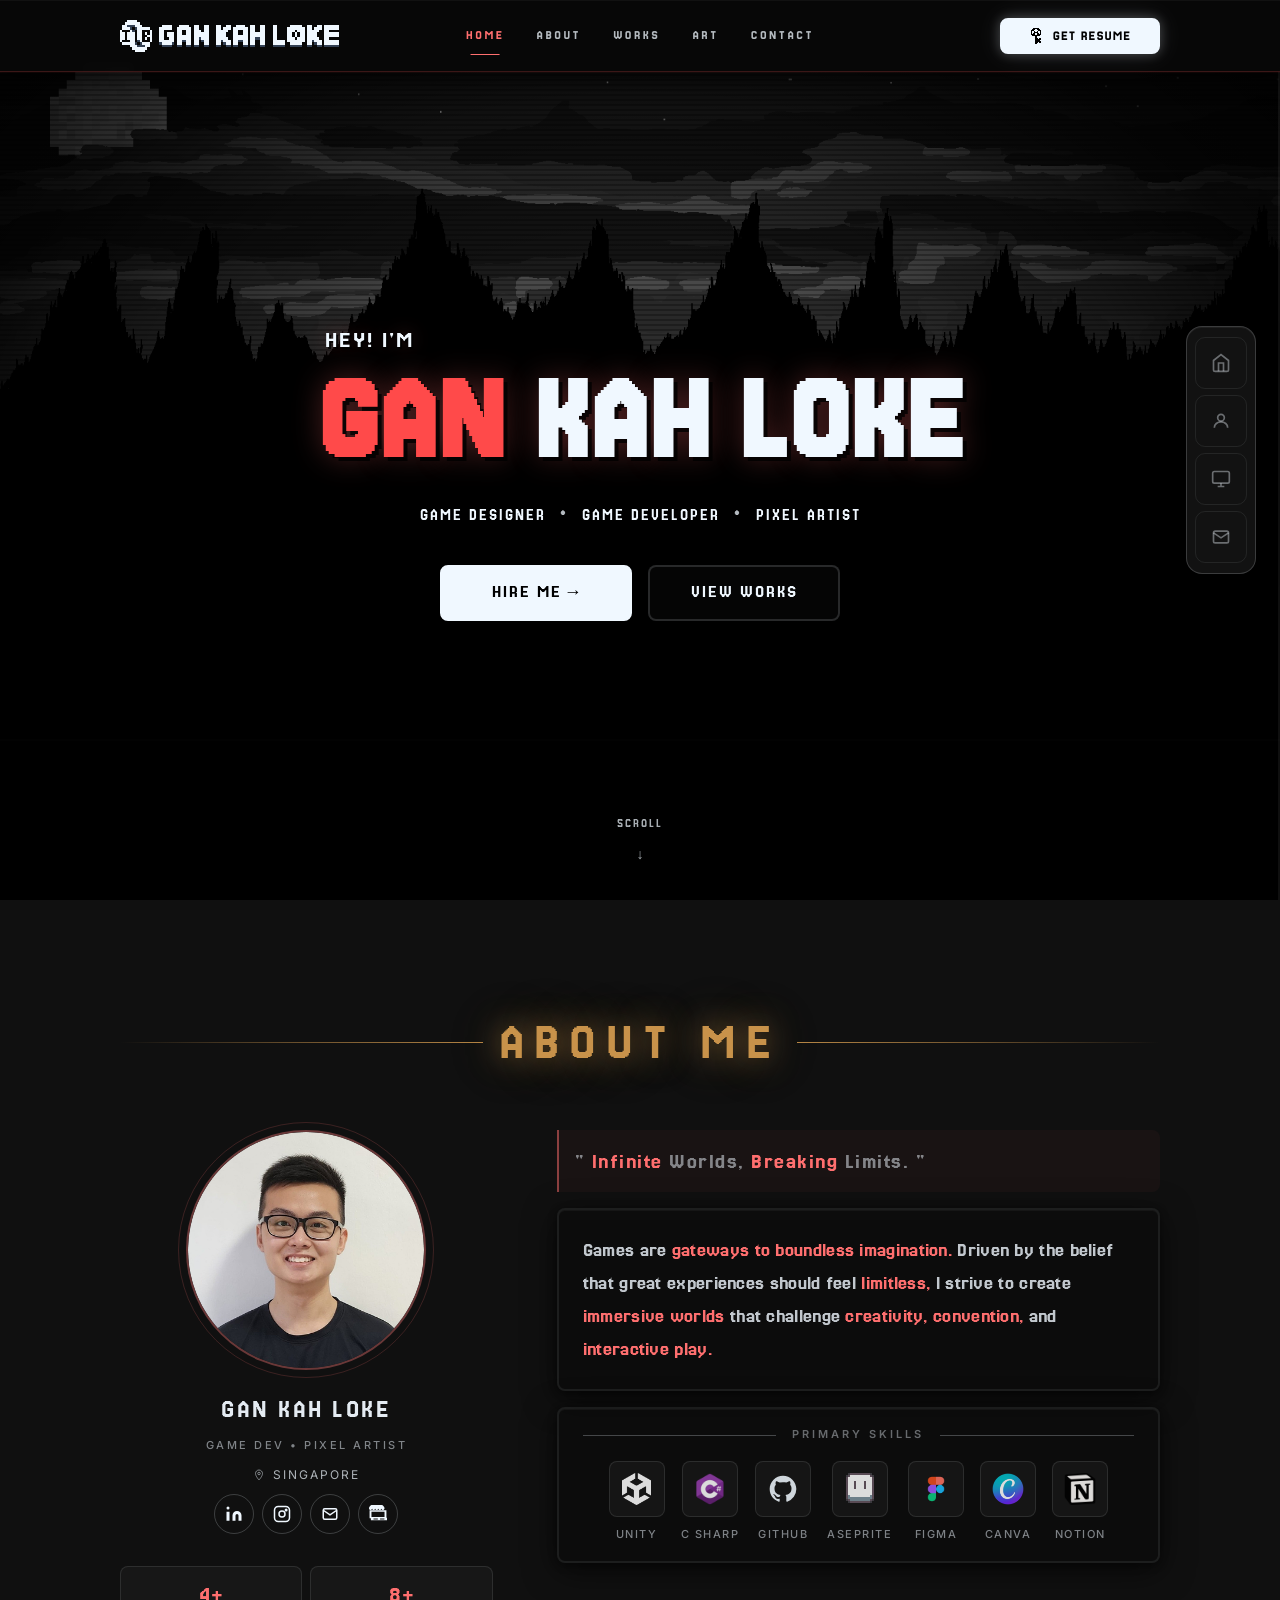
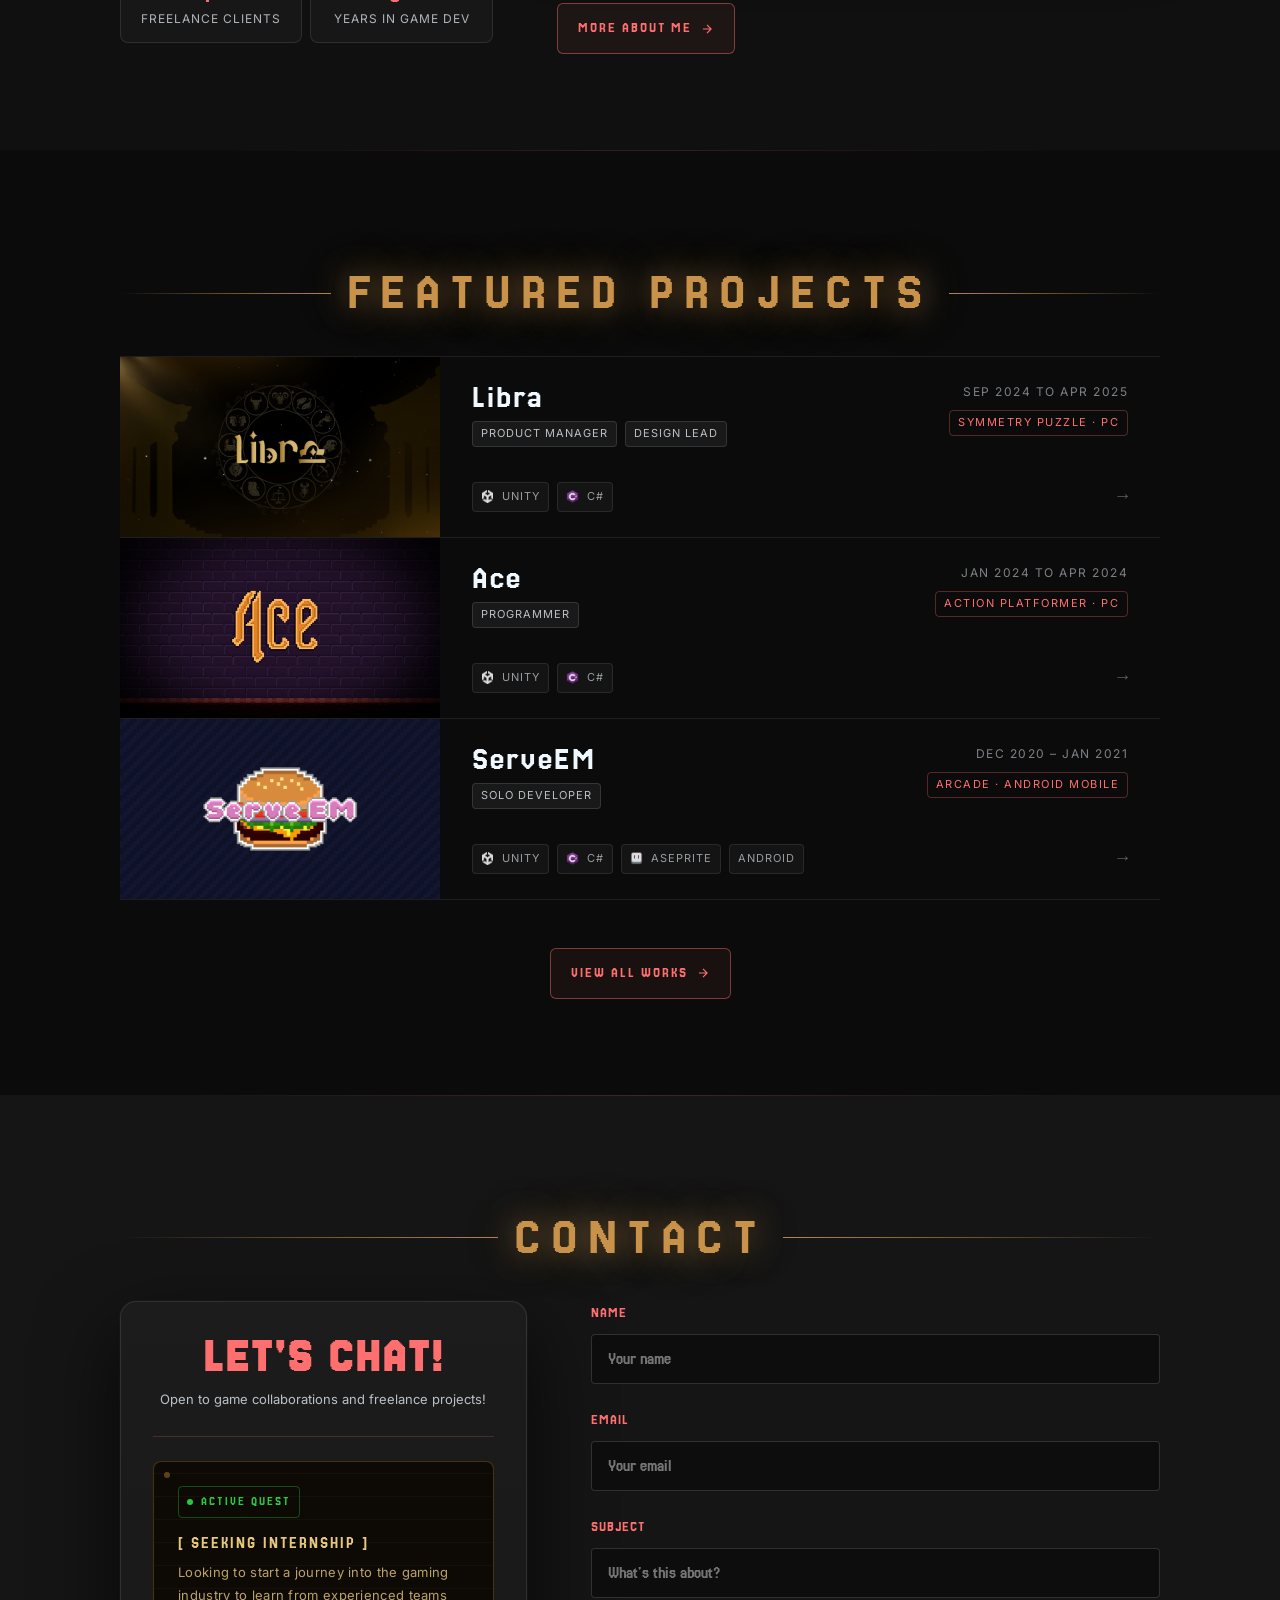
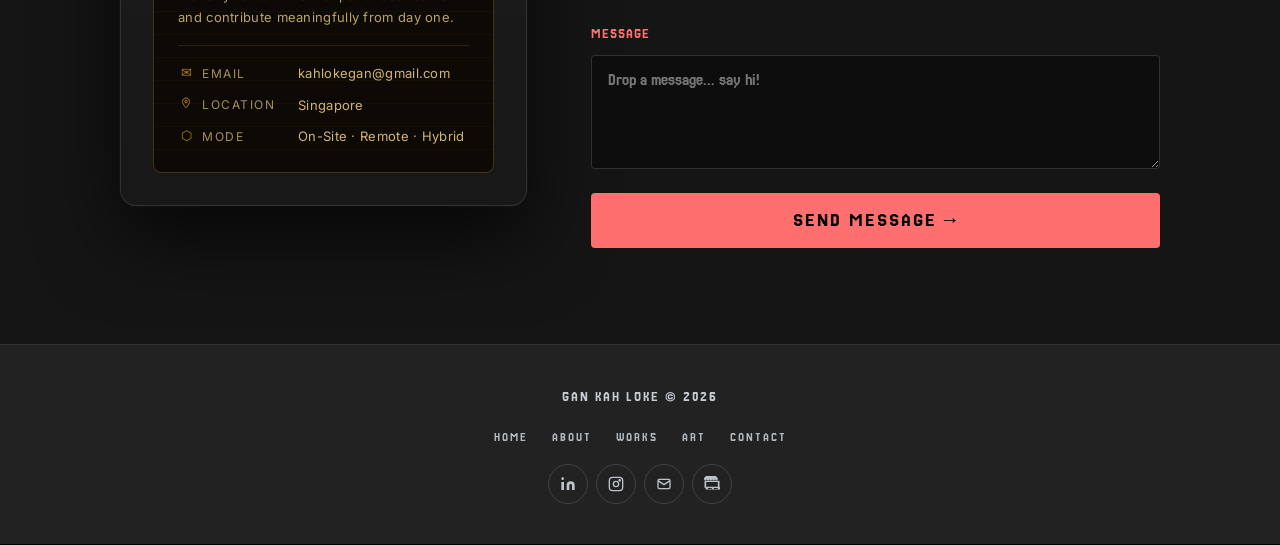
==== index.html @ 35e5f848 "Changed directory" ====
﻿<!DOCTYPE html>
<html lang="en">
<head>
    <meta charset="UTF-8" />
    <meta name="viewport" content="width=device-width, initial-scale=1.0" />
    <title>Gan Kah Loke — Game Designer & Developer</title>
    <link rel="preconnect" href="https://fonts.googleapis.com" />
    <link rel="preconnect" href="https://fonts.gstatic.com" crossorigin />
    <link href="https://fonts.googleapis.com/css2?family=Jersey+25&family=Inter:wght@300;400;500&display=swap" rel="stylesheet" />
    <link rel="stylesheet" href="style.css" />
</head>
<body class="fonts-loading">

    <!-- Progress bar -->
    <div class="pg-bar"><div class="pg-fill" id="pgFill"></div></div>

    <!-- Scroll hint -->
    <div class="scroll-hint" id="scrollHint">
        <span class="scroll-hint-text">SCROLL</span>
        <span class="scroll-hint-arrow">↓</span>
    </div>

    <!-- ═══════════════════════════════════════════════════════
         NAVBAR
    ════════════════════════════════════════════════════════ -->
    <nav class="navbar">
        <a href="#" class="nav-logo">
            <img alt="Gan Kah Loke Logo" />
        </a>
        <ul class="nav-links">
            <li><a href="#" class="active">HOME</a></li>
            <li><a href="about.html">ABOUT</a></li>
            <li><a href="projects.html">WORKS</a></li>
            <li><a href="artworks.html">ART</a></li>
            <li><a href="#contact">CONTACT</a></li>
            <li class="nav-cta-item">
                <a href="assets/Gan_Kah_Loke_Resume.pdf"
                   download="Gan_Kah_Loke_Resume.pdf"
                   target="_blank"
                   class="nav-cta nav-resume">
                    <img src="assets/KeyIcon.png" alt="" />
                    <span>GET RESUME</span>
                </a>
            </li>
        </ul>
        <div class="nav-actions">
            <button class="nav-burger" id="navBurger">☰</button>
            <a href="assets/Gan_Kah_Loke_Resume.pdf"
               download="Gan_Kah_Loke_Resume.pdf"
               target="_blank"
               class="nav-cta nav-resume">
                <img src="assets/KeyIcon.png" alt="" />
                <span>GET RESUME</span>
            </a>
        </div>
    </nav>

    <div class="side-nav">
        <a href="#" class="side-nav-btn active" data-label="HOME">
            <svg width="20" height="20" viewBox="0 0 24 24" fill="none" stroke="currentColor" stroke-width="2"><path d="M3 9l9-7 9 7v11a2 2 0 0 1-2 2H5a2 2 0 0 1-2-2z" /><polyline points="9 22 9 12 15 12 15 22" /></svg>
        </a>
        <a href="#about" class="side-nav-btn" data-label="ABOUT">
            <svg width="20" height="20" viewBox="0 0 24 24" fill="none" stroke="currentColor" stroke-width="2"><circle cx="12" cy="8" r="4" /><path d="M4 20c0-4 3.6-7 8-7s8 3 8 7" /></svg>
        </a>
        <a href="#projects" class="side-nav-btn" data-label="FEATURED PROJECTS">
            <svg width="20" height="20" viewBox="0 0 24 24" fill="none" stroke="currentColor" stroke-width="2"><rect x="2" y="3" width="20" height="14" rx="2" /><path d="M8 21h8M12 17v4" /></svg>
        </a>
        <a href="#contact" class="side-nav-btn" data-label="CONTACT">
            <svg width="20" height="20" viewBox="0 0 24 24" fill="none" stroke="currentColor" stroke-width="2"><rect x="3" y="5" width="18" height="14" rx="2" /><path d="M3 7l9 6 9-6" /></svg>
        </a>
    </div>

    <!-- ══════════════════════════════════════════════════════════
         HERO
    ══════════════════════════════════════════════════════════ -->
    <section id="home" class="hero">
        <div class="hero-scanline-sweep" id="heroScanlineSweep"></div>

        <div class="hero-content">
            <p class="hero-greeting">HEY! I'M</p>
            <h1 class="hero-name">
                <span class="name-highlight">GAN</span> KAH LOKE
            </h1>
            <div class="hero-roles">
                <span class="role">GAME DESIGNER</span>
                <span class="dot">•</span>
                <span class="role">GAME DEVELOPER</span>
                <span class="dot">•</span>
                <span class="role">PIXEL ARTIST</span>
            </div>
            <div class="hero-buttons">
                <a href="#contact" class="btn-contact">HIRE ME →</a>
                <a href="projects.html" class="btn-projects">VIEW WORKS</a>
            </div>
            <div class="scroll-hint show">
                <div class="scroll-hint-text">SCROLL</div>
                <div class="scroll-hint-arrow">↓</div>
            </div>
        </div>
    </section>

    <div class="scroll-layer">

        <!-- ══════════════════════════════════════════════════════════
             ABOUT BIO
        ══════════════════════════════════════════════════════════ -->
        <section id="about" class="about-section">

            <!-- Full-width centred header -->
            <div class="about-section-header">
                <div class="about-section-rule"></div>
                <span class="about-section-label">About Me</span>
                <div class="about-section-rule"></div>
            </div>

            <div class="about-inner">

                <!-- Avatar column -->
                <div class="about-avatar-col">
                    <div class="about-avatar-wrap">
                        <img src="assets/profile.png" alt="Gan Kah Loke" class="about-avatar" />
                        <div class="about-avatar-ring"></div>
                    </div>

                    <div class="about-name-line">GAN KAH LOKE</div>
                    <span class="about-role-tag">Game Dev • Pixel Artist</span>

                    <div class="about-location">
                        <svg width="12" height="12" viewBox="0 0 24 24" fill="none" stroke="currentColor" stroke-width="2"><path d="M12 2C8.13 2 5 5.13 5 9c0 5.25 7 13 7 13s7-7.75 7-13c0-3.87-3.13-7-7-7z" /><circle cx="12" cy="9" r="2.5" /></svg>
                        Singapore
                    </div>

                    <div class="about-socials">
                        <a href="https://www.linkedin.com/in/gan-kah-loke/" target="_blank" class="about-social-btn" aria-label="LinkedIn">
                            <svg width="18" height="18" viewBox="0 0 24 24" fill="currentColor"><path d="M16 8a6 6 0 0 1 6 6v7h-4v-7a2 2 0 0 0-2-2 2 2 0 0 0-2 2v7h-4v-7a6 6 0 0 1 6-6z" /><rect x="2" y="9" width="4" height="12" /><circle cx="4" cy="4" r="2" /></svg>
                        </a>
                        <a href="https://www.instagram.com/pixinite_art/" target="_blank" class="about-social-btn" aria-label="Instagram">
                            <svg width="18" height="18" viewBox="0 0 24 24" fill="none" stroke="currentColor" stroke-width="2"><rect x="2" y="2" width="20" height="20" rx="5" /><circle cx="12" cy="12" r="4" /><circle cx="17.5" cy="6.5" r="1" fill="currentColor" /></svg>
                        </a>
                        <a href="mailto:kahlokegan@gmail.com" class="about-social-btn" aria-label="Email">
                            <svg width="18" height="18" viewBox="0 0 24 24" fill="none" stroke="currentColor" stroke-width="2"><rect x="3" y="5" width="18" height="14" rx="2" /><path d="M3 7l9 6 9-6" /></svg>
                        </a>
                        <a href="https://infinitebreaker.itch.io/" target="_blank" class="about-social-btn" aria-label="itch.io">
                            <svg width="18" height="18" viewBox="0 0 248 248" fill="currentColor"><path d="M31.99 1.365C21.287 7.542.2 31.945 0 38.524v9.015c0 11.498 10.775 21.538 20.544 21.538 11.772 0 21.623-9.761 21.623-21.46 0 11.699 9.55 21.46 21.322 21.46 11.771 0 21.095-9.761 21.095-21.46 0 11.699 10.143 21.46 21.914 21.46h.223c11.772 0 21.916-9.761 21.916-21.46 0 11.699 9.322 21.46 21.094 21.46 11.771 0 21.32-9.761 21.32-21.46 0 11.699 9.851 21.46 21.622 21.46 9.77 0 20.545-10.04 20.545-21.538v-9.015c-.2-6.579-21.287-30.982-31.99-37.16C181.669-.012 63.369-.149 31.99 1.365zM8 73.452v110.29h232V73.452H8zm26.06 18.732h179.88v72.826H34.06V92.184zm-8.06 82.826v35.71h248v-35.71H26zm35.714 9.284h60v17.142h-60v-17.142zm90.572 0h60v17.142h-60v-17.142z" /></svg>
                        </a>
                    </div>

                    <div class="about-stats">
                        <a href="about.html#experience" class="about-stat">
                            <span class="about-stat-num">4+</span>
                            <span class="about-stat-lbl">Freelance Clients</span>
                        </a>
                        <a href="about.html#experience" class="about-stat">
                            <span class="about-stat-num">8+</span>
                            <span class="about-stat-lbl">Years in Game Dev</span>
                        </a>
                    </div>
                </div>

                <!-- Text column -->
                <div class="about-text-col">
                    <div class="about-quote">
                        " <span class="hl">Infinite</span> Worlds,
                        <span class="glitch-word" id="breakWord" data-text="Breaking">Breaking</span>
                        Limits. "
                    </div>

                    <!-- Drop-shadowed bio box -->
                    <div class="about-bio-box">
                        <p class="about-bio-text">
                            Games are <span class="hl">gateways to boundless imagination.</span>
                            Driven by the belief that great experiences should feel
                            <span class="hl">limitless,</span> I strive to create
                            <span class="hl">immersive worlds</span> that challenge
                            <span class="hl">creativity, convention,</span> and
                            <span class="hl">interactive play.</span>
                        </p>
                    </div>

                    <!-- Primary skills -->
                    <div class="about-skills-box">
                        <div class="about-skills-header">
                            <div class="about-skills-rule"></div>
                            <span class="about-skills-label">Primary Skills</span>
                            <div class="about-skills-rule"></div>
                        </div>
                        <div class="about-skills">
                            <!-- Unity -->
                            <div class="about-skill-tile">
                                <div class="about-skill-tile-icon">
                                    <img src="assets/logos/unity.png" alt="Unity" />
                                </div>
                                <span class="about-skill-tile-name">Unity</span>
                            </div>
                            <!-- C# -->
                            <div class="about-skill-tile">
                                <div class="about-skill-tile-icon">
                                    <img src="assets/logos/csharp.png" alt="Aseprite" />
                                </div>
                                <span class="about-skill-tile-name">C Sharp</span>
                            </div>
                            <!-- GitHub -->
                            <div class="about-skill-tile">
                                <div class="about-skill-tile-icon">
                                    <svg viewBox="0 0 24 24" fill="currentColor" width="32" height="32"><path d="M12 2C6.477 2 2 6.484 2 12.017c0 4.425 2.865 8.18 6.839 9.504.5.092.682-.217.682-.483 0-.237-.008-.868-.013-1.703-2.782.605-3.369-1.343-3.369-1.343-.454-1.158-1.11-1.466-1.11-1.466-.908-.62.069-.608.069-.608 1.003.07 1.531 1.032 1.531 1.032.892 1.53 2.341 1.088 2.91.832.092-.647.35-1.088.636-1.338-2.22-.253-4.555-1.113-4.555-4.951 0-1.093.39-1.988 1.029-2.688-.103-.253-.446-1.272.098-2.65 0 0 .84-.27 2.75 1.026A9.564 9.564 0 0112 6.844c.85.004 1.705.115 2.504.337 1.909-1.296 2.747-1.027 2.747-1.027.546 1.379.202 2.398.1 2.651.64.7 1.028 1.595 1.028 2.688 0 3.848-2.339 4.695-4.566 4.943.359.309.678.92.678 1.855 0 1.338-.012 2.419-.012 2.747 0 .268.18.58.688.482A10.019 10.019 0 0022 12.017C22 6.484 17.522 2 12 2z" /></svg>
                                </div>
                                <span class="about-skill-tile-name">GitHub</span>
                            </div>
                            <!-- Aseprite -->
                            <div class="about-skill-tile">
                                <div class="about-skill-tile-icon">
                                    <img src="assets/logos/aseprite.png" alt="Aseprite" />
                                </div>
                                <span class="about-skill-tile-name">Aseprite</span>
                            </div>
                            <!-- Figma -->
                            <div class="about-skill-tile">
                                <div class="about-skill-tile-icon">
                                    <img src="assets/logos/figma.png" alt="Figma" />
                                </div>
                                <span class="about-skill-tile-name">Figma</span>
                            </div>
                            <!-- Canva -->
                            <div class="about-skill-tile">
                                <div class="about-skill-tile-icon">
                                    <img src="assets/logos/canva.png" alt="Figma" />
                                </div>
                                <span class="about-skill-tile-name">Canva</span>
                            </div>
                            <!-- Notion -->
                            <div class="about-skill-tile">
                                <div class="about-skill-tile-icon">
                                    <img src="assets/logos/notion.png" alt="Figma" />
                                </div>
                                <span class="about-skill-tile-name">Notion</span>
                            </div>
                        </div>
                    </div>
                    <div class="about-more-wrap">
                        <!-- about-more-btn -->
                        <a href="about.html" class="about-more-btn">
                            <span>More About Me</span>
                            <svg width="14" height="14" viewBox="0 0 24 24" fill="none" stroke="currentColor" stroke-width="2"><path d="M5 12h14M12 5l7 7-7 7" /></svg>
                        </a>
                    </div>
                </div>
            </div>
        </section>

        <!-- ══════════════════════════════════════════════════════════
        FEATURED PROJECTS
        ══════════════════════════════════════════════════════════ -->
        <section id="projects" class="projects-section">
            <div class="projects-inner">

                <div class="sec-header">
                    <div class="sec-header-rule"></div>
                    <span class="sec-header-label">Featured Projects</span>
                    <div class="sec-header-rule"></div>
                </div>

                <div class="project-list">

                    <!-- LIBRA -->
                    <a href="libra.html" class="project-row">
                        <div class="project-thumb">
                            <img src="projects/games/libra/Libra_Thumbnail.png" alt="Libra" />
                        </div>
                        <div class="project-info">
                            <div class="project-info-top">
                                <div class="project-meta-left">
                                    <div class="project-title">Libra</div>
                                    <div class="project-roles">
                                        <span class="project-role-badge">Product Manager</span>
                                        <span class="project-role-badge">Design Lead</span>
                                    </div>
                                </div>
                                <div class="project-meta-right">
                                    <span class="project-date">Sep 2024 to Apr 2025</span>
                                    <span class="project-genre-pill">Symmetry Puzzle · PC</span>
                                </div>
                            </div>
                            <div class="project-info-bottom">
                                <div class="project-skill-icons">
                                    <span class="proj-skill-chip proj-skill-chip--img">
                                        <img src="assets/logos/unity.png" alt="Unity" />
                                        Unity
                                    </span>
                                    <span class="proj-skill-chip proj-skill-chip--img">
                                        <img src="assets/logos/csharp.png" alt="C#" />
                                        C#
                                    </span>
                                </div>
                                <span class="project-arrow">→</span>
                            </div>
                        </div>
                    </a>

                    <!-- ACE -->
                    <a href="ace.html" class="project-row">
                        <div class="project-thumb">
                            <img src="projects/games/ace/Ace_Thumbnail.png" alt="Ace" />
                        </div>
                        <div class="project-info">
                            <div class="project-info-top">
                                <div class="project-meta-left">
                                    <div class="project-title">Ace</div>
                                    <div class="project-roles">
                                        <span class="project-role-badge">Programmer</span>
                                    </div>
                                </div>
                                <div class="project-meta-right">
                                    <span class="project-date">Jan 2024 to Apr 2024</span>
                                    <span class="project-genre-pill">Action Platformer · PC</span>
                                </div>
                            </div>
                            <div class="project-info-bottom">
                                <div class="project-skill-icons">
                                    <span class="proj-skill-chip proj-skill-chip--img">
                                        <img src="assets/logos/unity.png" alt="Unity" />
                                        Unity
                                    </span>
                                    <span class="proj-skill-chip proj-skill-chip--img">
                                        <img src="assets/logos/csharp.png" alt="C#" />
                                        C#
                                    </span>
                                </div>
                                <span class="project-arrow">→</span>
                            </div>
                        </div>
                    </a>

                    <!-- SERVEEM -->
                    <a href="serveem.html" class="project-row">
                        <div class="project-thumb">
                            <img src="projects/games/serveem/ServeEM_Thumbnail.png" alt="ServeEM" />
                        </div>
                        <div class="project-info">
                            <div class="project-info-top">
                                <div class="project-meta-left">
                                    <div class="project-title">ServeEM</div>
                                    <div class="project-roles">
                                        <span class="project-role-badge">Solo Developer</span>
                                    </div>
                                </div>
                                <div class="project-meta-right">
                                    <span class="project-date">Dec 2020 – Jan 2021</span>
                                    <span class="project-genre-pill">Arcade · Android Mobile</span>
                                </div>
                            </div>
                            <div class="project-info-bottom">
                                <div class="project-skill-icons">
                                    <span class="proj-skill-chip proj-skill-chip--img">
                                        <img src="assets/logos/unity.png" alt="Unity" />
                                        Unity
                                    </span>
                                    <span class="proj-skill-chip proj-skill-chip--img">
                                        <img src="assets/logos/csharp.png" alt="C#" />
                                        C#
                                    </span>
                                    <span class="proj-skill-chip proj-skill-chip--img">
                                        <img src="assets/logos/aseprite.png" alt="Aseprite" />
                                        Aseprite
                                    </span>
                                    <span class="proj-skill-chip">Android</span>
                                </div>
                                <span class="project-arrow">→</span>
                            </div>
                        </div>
                    </a>

                </div>

                <div class="projects-footer">
                    <!-- projects-all-btn -->
                    <a href="projects.html" class="projects-all-btn">
                        <span>View All Works</span>
                        <svg width="14" height="14" viewBox="0 0 24 24" fill="none" stroke="currentColor" stroke-width="2"><path d="M5 12h14M12 5l7 7-7 7" /></svg>
                    </a>
                </div>

            </div>
        </section>

        <!-- ══════════════════════════════════════════════════════════
         CONTACT
        ══════════════════════════════════════════════════════════ -->

        <section id="contact" class="contact-section">
            <div class="contact-inner">

                <div class="sec-header">
                    <div class="sec-header-rule"></div>
                    <span class="sec-header-label">Contact</span>
                    <div class="sec-header-rule"></div>
                </div>

                <div class="contact-container">

                    <!-- Left card -->
                    <div class="contact-card">
                        <div>
                            <!--<p class="contact-kicker">LET'S WORK TOGETHER</p>-->
                            <h3 class="contact-heading">LET'S CHAT!</h3>
                            <p class="contact-description">Open to game collaborations and freelance projects!</p>
                        </div>

                        <div class="contact-rule"></div>

                        <div class="quest-board">
                            <div class="quest-badge">
                                <span class="quest-dot"></span>
                                ACTIVE QUEST
                            </div>
                            <div class="quest-title">[ SEEKING INTERNSHIP ]</div>
                            <p class="quest-body">Looking to start a journey into the gaming industry to learn from experienced teams and contribute meaningfully from day one.</p>
                            <div class="quest-contacts">
                                <div class="qc-row">
                                    <span class="qc-icon">✉</span>
                                    <span class="qc-label">EMAIL</span>
                                    <a class="qc-val">kahlokegan@gmail.com</a>
                                </div>
                                <div class="qc-row">
                                    <span class="qc-icon">
                                        <svg width="12" height="12" viewBox="0 0 24 24" fill="none" stroke="currentColor" stroke-width="2"><path d="M12 2C8.13 2 5 5.13 5 9c0 5.25 7 13 7 13s7-7.75 7-13c0-3.87-3.13-7-7-7z" /><circle cx="12" cy="9" r="2.5" /></svg>
                                    </span>
                                    <span class="qc-label">LOCATION</span>
                                    <span class="qc-val">Singapore</span>
                                </div>
                                <div class="qc-row">
                                    <span class="qc-icon">⬡</span>
                                    <span class="qc-label">MODE</span>
                                    <span class="qc-val">On-Site · Remote · Hybrid</span>
                                </div>
                            </div>
                        </div>
                    </div>

                    <!-- Right form -->
                    <form class="contact-form" id="contactForm">
                        <div class="form-group">
                            <label>NAME</label>
                            <input type="text" name="name" placeholder="Your name" required />
                        </div>
                        <div class="form-group">
                            <label>EMAIL</label>
                            <input type="email" name="email" placeholder="Your email" required />
                        </div>
                        <div class="form-group">
                            <label>SUBJECT</label>
                            <input type="text" name="subject" placeholder="What's this about?" required />
                        </div>
                        <div class="form-group">
                            <label>MESSAGE</label>
                            <textarea rows="5" name="message" placeholder="Drop a message... say hi!" required></textarea>
                        </div>
                        <button type="submit" class="btn-submit">
                            <span id="submitText">SEND MESSAGE →</span>
                        </button>
                    </form>

                </div>
            </div>
        </section>
    </div>

    <!-- Footer -->
    <footer class="footer">
        <div class="footer-inner">
            <div>
                <p class="footer-copy">GAN KAH LOKE © 2026</p>
                <!--<p class="footer-sub">Game Designer • Game Developer • Pixel Artist</p>-->
            </div>
            <nav class="footer-nav">
                <a href="#">HOME</a>
                <a href="about.html">ABOUT</a>
                <a href="projects.html">WORKS</a>
                <a href="artworks.html">ART</a>
                <a href="index.html#contact">CONTACT</a>
            </nav>
            <div class="footer-socials">
                <a href="https://www.linkedin.com/in/gan-kah-loke/" target="_blank" class="footer-icon-btn" aria-label="LinkedIn">
                    <svg xmlns="http://www.w3.org/2000/svg" width="16" height="16" viewBox="0 0 24 24" fill="#F0F8FF">
                        <path d="M16 8a6 6 0 0 1 6 6v7h-4v-7a2 2 0 0 0-2-2 2 2 0 0 0-2 2v7h-4v-7a6 6 0 0 1 6-6z" />
                        <rect x="2" y="9" width="4" height="12" />
                        <circle cx="4" cy="4" r="2" />
                    </svg>
                </a>
                <a href="https://www.instagram.com/pixinite_art/?hl=en" target="_blank" class="footer-icon-btn" aria-label="Instagram">
                    <svg xmlns="http://www.w3.org/2000/svg" width="16" height="16" viewBox="0 0 24 24" fill="none" stroke="#F0F8FF" stroke-width="2">
                        <rect x="2" y="2" width="20" height="20" rx="5" />
                        <circle cx="12" cy="12" r="4" />
                        <circle cx="17.5" cy="6.5" r="1" fill="#F0F8FF" />
                    </svg>
                </a>
                <a href="mailto:kahlokegan@gmail.com" class="footer-icon-btn" aria-label="Email">
                    <svg xmlns="http://www.w3.org/2000/svg" width="16" height="16" viewBox="0 0 24 24" fill="none" stroke="#F0F8FF" stroke-width="2">
                        <rect x="3" y="5" width="18" height="14" rx="2" />
                        <path d="M3 7l9 6 9-6" />
                    </svg>
                </a>
                <a href="https://infinitebreaker.itch.io/" target="_blank" class="footer-icon-btn" aria-label="itch.io">
                    <svg width="16" height="16" viewBox="0 0 248 248" fill="#F0F8FF"><path d="M31.99 1.365C21.287 7.542.2 31.945 0 38.524v9.015c0 11.498 10.775 21.538 20.544 21.538 11.772 0 21.623-9.761 21.623-21.46 0 11.699 9.55 21.46 21.322 21.46 11.771 0 21.095-9.761 21.095-21.46 0 11.699 10.143 21.46 21.914 21.46h.223c11.772 0 21.916-9.761 21.916-21.46 0 11.699 9.322 21.46 21.094 21.46 11.771 0 21.32-9.761 21.32-21.46 0 11.699 9.851 21.46 21.622 21.46 9.77 0 20.545-10.04 20.545-21.538v-9.015c-.2-6.579-21.287-30.982-31.99-37.16C181.669-.012 63.369-.149 31.99 1.365zM8 73.452v110.29h232V73.452H8zm26.06 18.732h179.88v72.826H34.06V92.184zm-8.06 82.826v35.71h248v-35.71H26zm35.714 9.284h60v17.142h-60v-17.142zm90.572 0h60v17.142h-60v-17.142z" /></svg>
                </a>
            </div>
        </div>
    </footer>

    <script src="main.js"></script>

</body>
</html>
---- style.css ----
﻿/* ═══════════════════════════════════════════════════════════
   STYLE.CSS — Gan Kah Loke Portfolio
   ───────────────────────────────────────────────────────────
   1.  Reset & Base
   2.  Keyframes
   3.  Navbar
   4.  Side Nav
   5.  Hero
   6.  About Section
   7.  Featured Projects
   8.  Contact Section
   9.  Footer
   10. Responsive
═══════════════════════════════════════════════════════════ */

@import url('https://fonts.googleapis.com/css2?family=Jersey+25&display=swap');

/* ─────────────────────────────────────────────────────────────
   1. RESET & BASE
───────────────────────────────────────────────────────────── */

*, *::before, *::after {
    margin: 0;
    padding: 0;
    box-sizing: border-box;
    user-select: none;
    -webkit-user-select: none;
}

html {
    scroll-behavior: smooth;
}

body {
    background: #000;
    color: #F0F8FF;
    font-family: 'Jersey 25', monospace;
    line-height: 1.8;
}

.scroll-layer {
    position: relative;
    z-index: 2;
    margin-top: 100vh;
}

.about-section,
.projects-section,
.contact-section,
.footer {
    position: relative;
    overflow: hidden;
}

.about-section,
.projects-section,
.contact-section {
    background: #101010;
    position: relative;
    z-index: 2;
}

.about-section {
    background: #101010;
}

.projects-section {
    background: #0b0b0b;
}

.contact-section {
    background: #151515;
}

.footer {
    background: #080808;
}

    .about-section::before,
    .projects-section::before,
    .contact-section::before,
    .footer::before {
        content: '';
        position: absolute;
        top: -80px;
        left: 0;
        width: 100%;
        height: 80px;
        pointer-events: none;
        z-index: 3;
        background-image: radial-gradient(rgba(0,0,0,0.95) 16%, transparent 18%), radial-gradient(rgba(255,255,255,0.03) 10%, transparent 12%);
        background-size: 10px 10px, 14px 14px;
        background-position: 0 0, 5px 5px;
        mask-image: linear-gradient(to bottom, rgba(0,0,0,1) 0%, rgba(0,0,0,0.85) 25%, rgba(0,0,0,0.45) 60%, rgba(0,0,0,0) 100%);
        -webkit-mask-image: linear-gradient(to bottom, rgba(0,0,0,1) 0%, rgba(0,0,0,0.85) 25%, rgba(0,0,0,0.45) 60%, rgba(0,0,0,0) 100%);
    }

.projects-section::after,
.contact-section::after {
    content: '';
    position: absolute;
    top: 0;
    left: 50%;
    width: 70%;
    height: 1px;
    transform: translateX(-50%);
    background: linear-gradient(to right, transparent, rgba(255,111,111,0.18), transparent);
    pointer-events: none;
}

.tap-pulse {
    position: fixed;
    width: 12px;
    height: 12px;
    border-radius: 50%;
    pointer-events: none;
    z-index: 9999;
    background: transparent;
    border: 1px solid rgba(240,248,255,0.5);
    transform: translate(-50%, -50%) scale(1);
    animation: tapPulseRing 420ms ease-out forwards;
}

/* ── Shared Section Header ── */

.sec-header,
.about-section-header {
    display: flex;
    align-items: center;
    gap: 16px;
    width: 100%;
    margin-bottom: 16px;
}

.sec-header-label,
.about-section-label {
    font-family: 'Jersey 25', monospace;
    font-size: 52px;
    letter-spacing: 10px;
    text-transform: uppercase;
    color: #c8924a;
    white-space: nowrap;
    text-shadow: 0 0 30px rgba(200,146,74,0.6), 0 0 60px rgba(200,146,74,0.25);
}

.sec-header-rule,
.about-section-rule {
    flex: 1;
    height: 1px;
    background: linear-gradient(to var(--dir, right), transparent 0%, rgba(200,146,74,0.5) 50%, rgba(200,146,74,0.9) 100%);
}

    .sec-header-rule:first-child,
    .about-section-rule:first-child {
        --dir: right;
    }

    .sec-header-rule:last-child,
    .about-section-rule:last-child {
        --dir: left;
    }

/* ─────────────────────────────────────────────────────────────
   2. KEYFRAMES
───────────────────────────────────────────────────────────── */

@property --angle {
    syntax: '<angle>';
    inherits: false;
    initial-value: 0deg;
}

@keyframes aliceGlow {
    0% {
        box-shadow: 0 0 8px rgba(240,248,255,0.25), 0 0 18px rgba(240,248,255,0.15);
    }

    50% {
        box-shadow: 0 0 18px rgba(240,248,255,0.55), 0 0 40px rgba(240,248,255,0.35), 0 0 70px rgba(240,248,255,0.18);
    }

    100% {
        box-shadow: 0 0 10px rgba(240,248,255,0.30), 0 0 22px rgba(240,248,255,0.18);
    }
}

@keyframes scanlineDrift {
    from {
        background-position: 0 0;
    }

    to {
        background-position: 0 5px;
    }
}

@keyframes pulseDot {
    0%, 100% {
        transform: scale(1);
        opacity: 0.8;
        box-shadow: 0 0 6px #00ff7b;
    }

    50% {
        transform: scale(1.4);
        opacity: 1;
        box-shadow: 0 0 16px #00ff7b;
    }
}

@keyframes questPulse {
    0%, 100% {
        opacity: 0.7;
    }

    50% {
        opacity: 1;
    }
}

@keyframes hintBounce {
    0%, 100% {
        transform: translateY(0);
        opacity: 0.7;
    }

    50% {
        transform: translateY(6px);
        opacity: 1;
    }
}

@keyframes tapPulseRing {
    0% {
        opacity: 0.9;
        transform: translate(-50%, -50%) scale(1);
    }

    100% {
        opacity: 0;
        transform: translate(-50%, -50%) scale(4.5);
    }
}

@keyframes glitch-h {
    0% {
        transform: translateX(0);
    }

    25% {
        transform: translateX(-1px);
    }

    50% {
        transform: translateX(1px);
    }

    75% {
        transform: translateX(-1px);
    }

    100% {
        transform: translateX(0);
    }
}

/* ─────────────────────────────────────────────────────────────
   3. NAVBAR
───────────────────────────────────────────────────────────── */

.fonts-loading .navbar,
.fonts-loading .nav-links a {
    visibility: hidden;
}

.fonts-loaded .navbar,
.fonts-loaded .nav-links a {
    visibility: visible;
}

.navbar {
    display: grid;
    grid-template-columns: 1fr 1fr 1fr;
    align-items: center;
    padding: 0 120px;
    height: 72px;
    position: fixed;
    top: 0;
    left: 0;
    right: 0;
    z-index: 1000;
    background: rgba(8,8,8,0.92);
    backdrop-filter: blur(4px);
    border-bottom: 1px solid rgba(180,60,60,0.3);
    box-shadow: 0 1px 0 rgba(180,60,60,0.08), 0 4px 24px rgba(0,0,0,0.8), inset 0 1px 0 rgba(255,255,255,0.04);
    opacity: 0;
    transform: translateY(-24px) scaleY(0.92);
    transform-origin: top center;
    transition: opacity 0.42s cubic-bezier(0.76,0,0.24,1), transform 0.42s cubic-bezier(0.76,0,0.24,1), filter 0.42s cubic-bezier(0.76,0,0.24,1);
    will-change: transform, opacity, filter;
    text-rendering: geometricPrecision;
}

.fonts-loaded .navbar {
    opacity: 1;
    transform: translateY(0) scaleY(1);
    filter: blur(0);
}

.navbar.nav-exit {
    opacity: 0;
    transform: translateY(-42px) scaleY(0.78);
    filter: blur(5px);
    pointer-events: none;
}

.nav-logo img {
    height: 32px;
    width: auto;
    image-rendering: pixelated;
    display: block;
    content: url('assets/topnav_logo_dark.png');
}

.nav-links {
    list-style: none;
    display: flex;
    align-items: center;
    justify-content: center;
    gap: 32px;
    margin: 0;
    padding: 0;
}

    .nav-links li {
        display: flex;
        align-items: center;
    }

    .nav-links a {
        color: rgba(240,248,255,0.75);
        text-decoration: none;
        font-size: 13px;
        letter-spacing: 2.5px;
        text-transform: uppercase;
        display: flex;
        align-items: center;
        justify-content: center;
        position: relative;
        padding: 8px 0;
        transition: transform 0.2s ease, color 0.35s ease;
        text-rendering: geometricPrecision;
    }

        .nav-links a:not(.nav-cta)::after {
            content: '';
            position: absolute;
            bottom: 0;
            left: 50%;
            transform: translateX(-50%);
            width: 0%;
            height: 1px;
            background-color: #fff;
            opacity: 0;
            transition: width 0.35s cubic-bezier(0.4,0,0.2,1), opacity 0.35s ease, background-color 0.35s ease;
        }

        .nav-links a.active,
        .nav-links a.nav-active {
            color: #ff6f6f;
        }

            .nav-links a.active::after,
            .nav-links a.nav-active::after {
                width: 75%;
                opacity: 1;
                background-color: #ff6f6f;
            }

        .nav-links a:hover {
            transform: scale(1.1);
            color: #fff;
        }

        .nav-links a:not(.nav-cta):hover::after {
            width: 75%;
            opacity: 1;
        }

.nav-actions {
    display: flex;
    align-items: center;
    gap: 16px;
    justify-content: flex-end;
    justify-self: end;
}

.nav-burger {
    display: none;
    font-size: 26px;
    background: none;
    border: none;
    color: #F0F8FF;
    cursor: pointer;
    z-index: 1001;
}

.nav-cta {
    display: flex;
    align-items: center;
    justify-content: center;
    gap: 8px;
    padding: 8px 24px;
    min-width: 160px;
    border: 2px solid #F0F8FF;
    border-radius: 8px;
    color: #000 !important;
    background-color: #F0F8FF;
    text-decoration: none;
    white-space: nowrap;
    font-size: 14px;
    letter-spacing: 1px;
    transition: background-color 0.2s ease, color 0.2s ease, box-shadow 0.2s ease;
    box-shadow: 0 0 12px rgba(240,248,255,0.25), 0 0 28px rgba(240,248,255,0.12);
    animation: aliceGlow 1.6s ease-in-out infinite;
}

    .nav-cta::before,
    .nav-cta::after {
        display: none !important;
    }

    .nav-cta:hover {
        background-color: transparent;
        color: #F0F8FF !important;
    }

    .nav-cta.nav-resume img {
        filter: brightness(0);
    }

    .nav-cta.nav-resume:hover img {
        filter: brightness(0) invert(1);
    }

.nav-resume {
    display: inline-flex;
    align-items: center;
    justify-content: center;
    gap: 8px;
    line-height: 1;
}

    .nav-resume span {
        display: inline-block;
        line-height: 1;
        white-space: nowrap;
    }

    .nav-resume img {
        display: inline-block;
        flex-shrink: 0;
        width: 16px;
        height: 16px;
        image-rendering: pixelated;
        filter: brightness(0);
    }

.nav-cta-item {
    display: none !important;
}

    .nav-cta-item .nav-cta {
        width: 100%;
        justify-content: center;
        animation: none;
        box-shadow: none;
    }

        .nav-cta-item .nav-cta:hover {
            background-color: transparent;
            color: #F0F8FF !important;
        }

/* ─────────────────────────────────────────────────────────────
   4. SIDE NAV
───────────────────────────────────────────────────────────── */

.side-nav {
    position: fixed;
    right: 24px;
    top: 50%;
    transform: translateY(-50%);
    z-index: 500;
    display: flex;
    flex-direction: column;
    align-items: center;
    gap: 6px;
    background: rgba(20,20,20,0.92);
    border: 1px solid rgba(240,248,255,0.18);
    border-radius: 16px;
    padding: 10px 8px;
    box-shadow: 0 4px 24px rgba(0,0,0,0.7), inset 0 1px 0 rgba(255,255,255,0.06);
}

.side-nav-btn {
    width: 52px;
    height: 52px;
    border-radius: 10px;
    border: 1px solid rgba(240,248,255,0.08);
    background: transparent;
    display: flex;
    align-items: center;
    justify-content: center;
    color: rgba(240,248,255,0.4);
    text-decoration: none;
    position: relative;
    transition: border-color 0.2s ease, background 0.2s ease, color 0.2s ease, transform 0.2s ease;
}

    .side-nav-btn::after {
        content: attr(data-label);
        position: absolute;
        right: calc(100% + 10px);
        top: 50%;
        transform: translateY(-50%) translateX(4px);
        font-family: 'Jersey 25', monospace;
        font-size: 11px;
        letter-spacing: 2px;
        color: rgba(240,248,255,0.75);
        background: rgba(10,10,10,0.9);
        border: 1px solid rgba(240,248,255,0.1);
        border-radius: 6px;
        padding: 4px 10px;
        white-space: nowrap;
        opacity: 0;
        pointer-events: none;
        transition: opacity 0.2s ease, transform 0.2s ease;
    }

    .side-nav-btn:hover::after {
        opacity: 1;
        transform: translateY(-50%) translateX(0);
    }

    .side-nav-btn:hover {
        border-color: rgba(255,111,111,0.5);
        background: rgba(255,111,111,0.08);
        color: #ff6f6f;
        transform: translateX(-3px);
    }

    .side-nav-btn.active {
        border-color: rgba(255,111,111,0.6);
        background: rgba(255,111,111,0.12);
        color: #ff6f6f;
    }

/* ─────────────────────────────────────────────────────────────
   5. HERO
───────────────────────────────────────────────────────────── */

.hero {
    width: 100%;
    height: 100vh;
    padding-top: 72px;
    padding-bottom: 40px;
    display: flex;
    flex-direction: column;
    justify-content: center;
    align-items: center;
    background-image: url('assets/landing_bg_dark.png');
    background-size: 100% auto;
    background-position: top center;
    background-repeat: no-repeat;
    position: fixed;
    top: 0;
    left: 0;
    z-index: 0;
}

    .hero::before {
        content: '';
        position: absolute;
        inset: 0;
        background: radial-gradient(ellipse at 50% 50%, transparent 30%, rgba(0,0,0,0.40) 55%, rgba(0,0,0,0.80) 75%, rgba(0,0,0,0.95) 100%);
        pointer-events: none;
        z-index: 1;
    }

    .hero::after {
        content: '';
        position: absolute;
        inset: 0;
        pointer-events: none;
        z-index: 2;
        background-image: repeating-linear-gradient(to bottom, rgba(0,0,0,0.28) 0px, rgba(0,0,0,0.28) 1px, transparent 1px, transparent 4px);
        background-size: 100% 5px;
        animation: scanlineDrift 20s linear infinite;
        will-change: background-position;
    }

.hero-scanline-sweep {
    position: absolute;
    left: 0;
    right: 0;
    height: 2px;
    background: rgba(255,255,255,0.05);
    pointer-events: none;
    z-index: 4;
    top: -2px;
    will-change: top, opacity;
}

.hero-content {
    position: relative;
    z-index: 3;
    display: flex;
    flex-direction: column;
    align-items: center;
    width: fit-content;
    max-width: 900px;
    margin: 0;
}

.hero-greeting {
    font-size: 24px;
    padding: 8px;
    display: inline-block;
    width: fit-content;
    letter-spacing: 2px;
    margin-bottom: -10px;
    align-self: flex-start;
    text-shadow: 2px 2px 0 rgba(0,0,0,0.8), 0 0 18px rgba(255,111,111,0.25);
}

.hero-name {
    font-size: 120px;
    line-height: 1.0;
    color: #F0F8FF;
    margin-bottom: 16px;
    text-shadow: 4px 4px 0 rgba(0,0,0,0.8), 0 0 30px rgba(255,107,107,0.3);
}

.name-highlight {
    color: #ff4a4a;
}

.hero-roles {
    font-size: 16px;
    padding: 8px 16px;
    display: inline-flex;
    align-items: center;
    width: fit-content;
    letter-spacing: 2px;
    line-height: 1.0;
    margin-bottom: 16px;
    color: #F0F8FF;
    gap: 0;
}

    .hero-roles .dot {
        margin: 0 14px 4px;
        opacity: 0.75;
    }

    .hero-roles .role {
        display: inline-block;
        cursor: default;
        transition: transform 0.22s ease-out, color 0.18s ease-out, text-shadow 0.18s ease-out;
    }

        .hero-roles .role:hover {
            transform: translateY(-4px);
            color: #ff6f6f;
            text-shadow: 0 0 8px rgba(255,111,111,0.6), 0 0 18px rgba(255,111,111,0.35);
        }

.hero-buttons {
    display: flex;
    align-items: center;
    gap: 16px;
    margin-top: 16px;
    flex-wrap: wrap;
}

.btn-contact,
.btn-projects {
    display: inline-flex;
    align-items: center;
    justify-content: center;
    gap: 8px;
    min-width: 192px;
    height: 56px;
    padding: 0 24px;
    border-radius: 8px;
    border: 2px solid rgba(240,248,255,0.15);
    background: rgba(255,255,255,0.02);
    color: #F0F8FF;
    font-family: 'Jersey 25', monospace;
    font-size: 18px;
    letter-spacing: 2px;
    text-decoration: none;
    transition: all 0.25s cubic-bezier(0.2,0.8,0.2,1);
}

    .btn-contact,
    .btn-contact:hover,
    .btn-projects:hover {
        background: #F0F8FF;
        color: #000;
        border-color: #F0F8FF;
    }

        .btn-contact:hover,
        .btn-projects:hover {
            transform: translateY(-3px);
            animation: aliceGlow 1.6s ease-in-out infinite;
        }

.btn-projects {
    background: rgba(255,255,255,0.02);
    color: #F0F8FF;
    border-color: rgba(240,248,255,0.15);
}

.pg-bar {
    position: fixed;
    right: 0;
    top: 0;
    width: 2px;
    height: 100vh;
    background: rgba(255,255,255,0.06);
    z-index: 200;
    pointer-events: none;
}

.pg-fill {
    position: absolute;
    top: 0;
    left: 0;
    width: 100%;
    height: 0%;
    background: linear-gradient(to bottom, #ff3b3b, #ff6a6a);
    box-shadow: 0 0 10px rgba(255,50,50,0.35);
    transition: height 0.07s linear;
}

.scroll-hint {
    position: fixed;
    left: 50%;
    bottom: 32px;
    transform: translateX(-50%);
    display: flex;
    flex-direction: column;
    align-items: center;
    gap: 8px;
    opacity: 0;
    pointer-events: none;
    z-index: 201;
    transition: opacity 0.6s ease;
}

    .scroll-hint.show {
        opacity: 1;
    }

.scroll-hint-text {
    font-size: 12px;
    letter-spacing: 2px;
    color: rgba(240,248,255,0.7);
}

.scroll-hint-arrow {
    font-size: 14px;
    color: rgba(240,248,255,0.7);
    animation: hintBounce 1.6s ease-in-out infinite;
}

/* ─────────────────────────────────────────────────────────────
   6. ABOUT SECTION
───────────────────────────────────────────────────────────── */

.about-section {
    padding: 96px 120px;
    display: flex;
    flex-direction: column;
    align-items: center;
    gap: 24px;
}

.about-inner {
    max-width: 1100px;
    width: 100%;
    margin: 0 auto;
    display: grid;
    grid-template-columns: 1fr 1.618fr;
    gap: 64px;
    align-items: start;
}

.about-section-header {
    max-width: 1100px;
}

.about-avatar-col {
    display: flex;
    flex-direction: column;
    align-items: center;
    position: relative;
    z-index: 2;
}

.about-avatar-wrap {
    position: relative;
    width: 240px;
    height: 240px;
    flex-shrink: 0;
}

.about-avatar {
    width: 240px;
    height: 240px;
    border-radius: 50%;
    object-fit: cover;
    display: block;
    border: 2px solid rgba(255,111,111,0.35);
    background: #1a1a1a;
    transition: transform 0.3s cubic-bezier(0.2,0.8,0.2,1);
}

    .about-avatar:hover {
        transform: scale(1.06);
    }

.about-avatar-ring {
    position: absolute;
    inset: -8px;
    border-radius: 50%;
    border: 1px solid rgba(255,111,111,0.18);
    pointer-events: none;
}

.about-name-line {
    font-family: 'Jersey 25', monospace;
    font-size: 26px;
    letter-spacing: 2.5px;
    color: rgba(240,248,255,0.95);
    margin-top: 16px;
    text-align: center;
}

.about-role-tag {
    font-family: 'Inter', sans-serif;
    font-size: 11px;
    font-weight: 500;
    letter-spacing: 2.5px;
    color: rgba(240,248,255,0.5);
    text-transform: uppercase;
    margin-top: 4px;
    display: inline-block;
}

.about-location {
    display: flex;
    align-items: center;
    gap: 8px;
    font-family: 'Inter', sans-serif;
    font-size: 12px;
    letter-spacing: 2px;
    color: rgba(240,248,255,0.7);
    text-transform: uppercase;
    margin-top: 8px;
}

    .about-location svg {
        flex-shrink: 0;
        opacity: 0.7;
    }

.about-socials {
    display: flex;
    gap: 8px;
    align-items: center;
    justify-content: center;
    margin-top: 8px;
}

.about-social-btn {
    width: 40px;
    height: 40px;
    border-radius: 50%;
    border: 1px solid rgba(240,248,255,0.2);
    background: transparent;
    display: flex;
    align-items: center;
    justify-content: center;
    color: #F0F8FF;
    text-decoration: none;
    transition: border-color 0.2s ease, background 0.2s ease, transform 0.2s ease;
    flex-shrink: 0;
}

    .about-social-btn:hover {
        border-color: rgba(255,111,111,0.6);
        background: rgba(255,111,111,0.06);
        transform: translateY(-2px);
    }

.about-stats {
    display: grid;
    grid-template-columns: 1fr 1fr;
    gap: 8px;
    margin-top: 32px;
    width: 100%;
}

.about-stat {
    text-decoration: none;
    background: rgba(255,255,255,0.03);
    border: 1px solid rgba(240,248,255,0.1);
    border-radius: 8px;
    padding: 16px 8px;
    display: flex;
    flex-direction: column;
    align-items: center;
    gap: 4px;
    transition: transform 0.22s ease, background 0.22s ease, border-color 0.22s ease, box-shadow 0.22s ease;
}

    .about-stat:hover {
        cursor: pointer;
        transform: translateY(-4px);
        background: rgba(255,111,111,0.08);
        border-color: rgba(255,111,111,0.4);
        box-shadow: 0 4px 18px rgba(255,111,111,0.15);
    }

.about-stat-num {
    font-family: 'Jersey 25', monospace;
    font-size: 24px;
    color: #ff6f6f;
    letter-spacing: 1px;
    line-height: 1;
    transition: color 0.22s ease;
}

.about-stat:hover .about-stat-num {
    color: #ff4a4a;
}

.about-stat-lbl {
    font-family: 'Inter', sans-serif;
    font-size: 12px;
    letter-spacing: 1px;
    color: rgba(240,248,255,0.7);
    text-transform: uppercase;
    text-align: center;
    line-height: 1.3;
    transition: color 0.22s ease;
}

.about-stat:hover .about-stat-lbl {
    color: rgba(255,111,111,0.85);
}

.about-text-col {
    display: flex;
    flex-direction: column;
    gap: 16px;
}

.about-quote {
    font-family: 'Jersey 25', monospace;
    font-size: 22px;
    letter-spacing: 1.5px;
    color: rgba(240,248,255,0.5);
    line-height: 1.4;
    border-left: 2px solid rgba(255,111,111,0.5);
    padding: 16px;
    background: rgba(255,111,111,0.04);
    border-radius: 0 8px 8px 0;
}

    .about-quote .hl {
        color: #ff6f6f;
    }

.about-bio-box,
.about-skills-box {
    background: rgba(10,10,10,0.6);
    border: 2px solid rgba(240,248,255,0.07);
    border-radius: 8px;
    box-shadow: 0 8px 32px rgba(0,0,0,0.55), 0 2px 8px rgba(0,0,0,0.4), inset 0 1px 0 rgba(255,255,255,0.04);
}

.about-bio-box {
    padding: 24px;
}

.about-bio-text {
    font-family: 'Jersey 25', monospace;
    font-size: clamp(18px, 1.6vw, 22px);
    line-height: 1.6;
    color: rgba(240,248,255,0.8);
    letter-spacing: 0.3px;
    margin: 0;
}

    .about-bio-text .hl {
        color: #ff6f6f;
    }

.about-skills-box {
    padding: 16px 24px;
    display: flex;
    flex-direction: column;
    gap: 16px;
}

.about-skills-header {
    display: flex;
    align-items: center;
    gap: 16px;
}

.about-skills-label {
    font-family: 'Inter', sans-serif;
    font-size: 11px;
    font-weight: 600;
    letter-spacing: 3px;
    text-transform: uppercase;
    color: rgba(240,248,255,0.4);
    white-space: nowrap;
}

.about-skills-rule {
    flex: 1;
    height: 1px;
    background: rgba(240,248,255,0.25);
}

.about-skills {
    display: flex;
    flex-wrap: wrap;
    justify-content: center;
    gap: 16px;
}

.about-skill-tile {
    display: flex;
    flex-direction: column;
    align-items: center;
    gap: 8px;
    cursor: default;
    transition: transform 0.2s ease;
}

    .about-skill-tile:hover {
        transform: translateY(-4px);
    }

.about-skill-tile-icon {
    width: 56px;
    height: 56px;
    border-radius: 8px;
    background: rgba(255,255,255,0.04);
    border: 1px solid rgba(240,248,255,0.1);
    display: flex;
    align-items: center;
    justify-content: center;
    transition: background 0.2s ease, border-color 0.2s ease, box-shadow 0.2s ease;
    overflow: hidden;
}

    .about-skill-tile-icon img,
    .about-skill-tile-icon svg {
        width: 32px;
        height: 32px;
        object-fit: contain;
        display: block;
        opacity: 0.85;
        transition: opacity 0.2s ease, filter 0.2s ease;
    }

.about-skill-tile:hover .about-skill-tile-icon {
    background: rgba(255,111,111,0.08);
    border-color: rgba(255,111,111,0.4);
    box-shadow: 0 4px 18px rgba(255,111,111,0.15);
}

    .about-skill-tile:hover .about-skill-tile-icon img,
    .about-skill-tile:hover .about-skill-tile-icon svg {
        opacity: 1;
        filter: drop-shadow(0 0 5px rgba(255,111,111,0.45));
    }

.about-skill-tile-name {
    font-family: 'Inter', sans-serif;
    font-size: 11px;
    font-weight: 500;
    letter-spacing: 1.5px;
    text-transform: uppercase;
    color: rgba(240,248,255,0.5);
    text-align: center;
    transition: color 0.2s ease;
}

.about-skill-tile:hover .about-skill-tile-name {
    color: rgba(255,111,111,0.85);
}

.about-more-wrap {
    margin-top: 24px;
    display: flex;
    justify-content: flex-start;
}

.about-more-btn,
.projects-all-btn {
    display: inline-flex;
    align-items: center;
    gap: 8px;
    padding: 12px 20px;
    border: 1px solid rgba(255,111,111,0.45);
    border-radius: 6px;
    background: rgba(255,111,111,0.06);
    color: #ff6f6f;
    font-family: 'Jersey 25', monospace;
    font-size: 14px;
    letter-spacing: 2px;
    text-transform: uppercase;
    text-decoration: none;
    transition: background 0.2s ease, border-color 0.2s ease, gap 0.2s ease;
}

    .about-more-btn:hover,
    .projects-all-btn:hover {
        background: rgba(255,111,111,0.12);
        border-color: rgba(255,111,111,0.7);
    }

    .projects-all-btn:hover {
        gap: 12px;
    }

/* ── Glitch Word ── */

.glitch-word {
    display: inline-block;
    color: #ff6f6f;
    cursor: default;
    position: relative;
}

    .glitch-word.glitching {
        animation: glitch-h 0.1s steps(1) infinite;
    }

        .glitch-word.glitching::before,
        .glitch-word.glitching::after {
            content: attr(data-text);
            position: absolute;
            left: 0;
            top: 0;
            white-space: nowrap;
            pointer-events: none;
            overflow: hidden;
            width: 100%;
        }

        .glitch-word.glitching::before {
            color: #ff9999;
            clip-path: polygon(0 15%, 100% 15%, 100% 50%, 0 50%);
            transform: translateX(3px);
            opacity: 0.55;
        }

        .glitch-word.glitching::after {
            color: #ff4444;
            clip-path: polygon(0 55%, 100% 55%, 100% 85%, 0 85%);
            transform: translateX(-3px);
            opacity: 0.55;
        }

    .glitch-word.hovered {
        animation: none !important;
        color: #ff8c8c;
    }

        .glitch-word.hovered::before,
        .glitch-word.hovered::after {
            display: none;
        }

/* ─────────────────────────────────────────────────────────────
   7. FEATURED PROJECTS
───────────────────────────────────────────────────────────── */

.projects-section {
    padding: 96px 120px;
}

.projects-inner {
    max-width: 1100px;
    margin: 0 auto;
}

.project-list {
    display: flex;
    flex-direction: column;
}

.project-row {
    display: grid;
    grid-template-columns: 320px 1fr;
    border-bottom: 1px solid rgba(240,248,255,0.08);
    text-decoration: none;
    color: inherit;
    transition: background 0.25s ease;
    position: relative;
}

    .project-row:first-child {
        border-top: 1px solid rgba(240,248,255,0.08);
    }

    .project-row::before {
        content: '';
        position: absolute;
        left: 0;
        top: 0;
        bottom: 0;
        width: 2px;
        background: #ff6f6f;
        opacity: 0;
        transition: opacity 0.25s ease;
    }

    .project-row:hover::before {
        opacity: 1;
    }

    .project-row:hover {
        background: rgba(255,111,111,0.025);
    }

.project-thumb {
    position: relative;
    overflow: hidden;
    background: #0a0a0a;
    aspect-ratio: 16 / 9;
    width: 100%;
}

    .project-thumb img {
        width: 100%;
        height: 100%;
        object-fit: cover;
        display: block;
        transition: transform 0.45s cubic-bezier(0.2,0.8,0.2,1);
    }

.project-row:hover .project-thumb img {
    transform: scale(1.06);
}

.project-info {
    padding: 24px 32px;
    display: flex;
    flex-direction: column;
    justify-content: space-between;
    gap: 16px;
}

.project-info-top {
    display: flex;
    align-items: flex-start;
    justify-content: space-between;
    gap: 16px;
}

.project-meta-left {
    display: flex;
    flex-direction: column;
    gap: 8px;
}

.project-title {
    font-family: 'Jersey 25', monospace;
    font-size: 32px;
    letter-spacing: 2px;
    color: #F0F8FF;
    line-height: 1;
    transition: color 0.2s ease;
}

.project-row:hover .project-title {
    color: #fff;
}

.project-roles {
    display: flex;
    flex-wrap: wrap;
    gap: 8px;
}

.project-role-badge {
    font-family: 'Inter', monospace;
    font-size: 11px;
    letter-spacing: 1px;
    color: rgba(240,248,255,0.75);
    text-transform: uppercase;
    background: rgba(240,248,255,0.06);
    border: 1px solid rgba(240,248,255,0.12);
    border-radius: 4px;
    padding: 2px 8px;
    white-space: nowrap;
}

.project-meta-right {
    display: flex;
    flex-direction: column;
    align-items: flex-end;
    gap: 8px;
    flex-shrink: 0;
}

.project-date {
    font-family: 'Inter', monospace;
    font-size: 12px;
    letter-spacing: 1.5px;
    color: rgba(240,248,255,0.5);
    text-transform: uppercase;
    white-space: nowrap;
}

.project-genre-pill {
    font-family: 'Inter', monospace;
    font-size: 11px;
    letter-spacing: 1.5px;
    color: #ff6f6f;
    text-transform: uppercase;
    border: 1px solid rgba(255,111,111,0.3);
    border-radius: 4px;
    padding: 2px 8px;
    white-space: nowrap;
}

.project-info-bottom {
    display: flex;
    align-items: center;
    justify-content: space-between;
    gap: 16px;
}

.project-skill-icons {
    display: flex;
    gap: 8px;
    flex-wrap: wrap;
    align-items: center;
}

.proj-skill-chip {
    font-family: 'Inter', monospace;
    font-size: 11px;
    letter-spacing: 1px;
    color: rgba(240,248,255,0.6);
    text-transform: uppercase;
    background: rgba(255,255,255,0.04);
    border: 1px solid rgba(255,255,255,0.09);
    border-radius: 4px;
    padding: 4px 8px;
    display: inline-flex;
    align-items: center;
    gap: 8px;
}

.proj-skill-chip--img img {
    width: 13px;
    height: 13px;
    object-fit: contain;
    display: block;
    flex-shrink: 0;
    opacity: 0.85;
}

.project-arrow {
    font-size: 18px;
    color: rgba(240,248,255,0.35);
    transition: color 0.2s ease, transform 0.2s ease;
    flex-shrink: 0;
}

.project-row:hover .project-arrow {
    color: #ff6f6f;
    transform: translateX(4px);
}

.projects-footer {
    display: flex;
    justify-content: center;
    margin-top: 48px;
}

/* ─────────────────────────────────────────────────────────────
   8. CONTACT SECTION
───────────────────────────────────────────────────────────── */

.contact-section {
    padding: 96px 120px;
    z-index: 2;
}

.contact-inner {
    max-width: 1100px;
    margin: 0 auto;
}

.contact-container {
    display: grid;
    grid-template-columns: 1fr 1.4fr;
    gap: 64px;
    align-items: start;
}

.contact-card {
    display: flex;
    flex-direction: column;
    gap: 16px;
    padding: 32px;
    border: 1px solid rgba(240,248,255,0.1);
    border-radius: 16px;
    background: linear-gradient(180deg, rgba(255,255,255,0.03), rgba(255,255,255,0.015));
    box-shadow: 0 0 0 1px rgba(255,255,255,0.02), 0 30px 80px rgba(0,0,0,0.7);
}

.contact-heading {
    font-size: clamp(32px, 4vw, 48px);
    line-height: 0.95;
    letter-spacing: 2px;
    color: #ff6f6f;
    text-align: center;
    margin-bottom: 8px;
}

.contact-description {
    font-family: 'Inter', monospace;
    font-size: 13px;
    line-height: 1.9;
    color: rgba(240,248,255,0.75);
    text-align: center;
}

.contact-rule {
    height: 1px;
    background: rgba(255,111,111,0.2);
    margin: 8px 0;
}

.quest-board {
    background: #0d0a06;
    border: 1px solid rgba(180,120,40,0.35);
    border-radius: 8px;
    padding: 24px;
    position: relative;
    overflow: hidden;
}

    .quest-board::before {
        content: '';
        position: absolute;
        inset: 0;
        background-image: repeating-linear-gradient(0deg, transparent, transparent 22px, rgba(180,120,40,0.05) 22px, rgba(180,120,40,0.05) 23px);
        pointer-events: none;
    }

    .quest-board::after {
        content: '';
        position: absolute;
        top: 10px;
        left: 10px;
        width: 6px;
        height: 6px;
        border-radius: 50%;
        background: rgba(180,120,40,0.5);
        box-shadow: calc(100% + 283px) 0 0 rgba(180,120,40,0.5), 0 calc(100% + 175px) 0 rgba(180,120,40,0.5), calc(100% + 283px) calc(100% + 175px) 0 rgba(180,120,40,0.5);
    }

.quest-badge {
    display: inline-flex;
    align-items: center;
    gap: 8px;
    font-size: 12px;
    letter-spacing: 2px;
    color: #27c93f;
    border: 1px solid rgba(39,201,63,0.35);
    border-radius: 4px;
    padding: 4px 8px;
    margin-bottom: 16px;
}

.quest-dot {
    width: 6px;
    height: 6px;
    border-radius: 50%;
    background: #27c93f;
    flex-shrink: 0;
    animation: questPulse 1.8s ease-in-out infinite;
}

.quest-title {
    font-size: 16px;
    letter-spacing: 2px;
    color: #e8c87a;
    margin-bottom: 8px;
    line-height: 1.2;
}

.quest-body {
    font-family: 'Inter', monospace;
    font-size: 13px;
    line-height: 1.75;
    color: rgba(232,200,122,0.8);
    margin-bottom: 16px;
    letter-spacing: 0.3px;
}

.quest-contacts {
    display: flex;
    flex-direction: column;
    gap: 8px;
    border-top: 1px solid rgba(180,120,40,0.2);
    padding-top: 16px;
}

.qc-row {
    display: flex;
    align-items: center;
}

.qc-icon {
    font-size: 13px;
    color: #c8900a;
    opacity: 0.9;
    flex-shrink: 0;
    width: 16px;
    text-align: center;
    margin-right: 8px;
}

.qc-label {
    font-family: 'Inter', monospace;
    font-size: 12px;
    letter-spacing: 1.5px;
    color: rgba(232,200,122,0.7);
    width: 56px;
    flex-shrink: 0;
    margin-right: 40px;
}

.qc-val {
    font-family: 'Inter', monospace;
    font-size: 13px;
    color: rgba(232,200,122,0.9);
    letter-spacing: 0.3px;
    text-decoration: none;
    transition: color 0.2s ease;
}

a.qc-val:hover {
    color: #e8c87a;
}

.contact-form {
    display: flex;
    flex-direction: column;
    gap: 24px;
}

.form-group {
    display: flex;
    flex-direction: column;
    gap: 8px;
}

    .form-group label {
        font-size: 14px;
        color: #ff6f6f;
        letter-spacing: 1px;
    }

.contact-form input,
.contact-form textarea {
    background: #0d0d0d;
    border: 1px solid rgba(240,248,255,0.15);
    padding: 16px;
    color: #F0F8FF;
    font-family: 'Jersey 25', monospace;
    font-size: 16px;
    border-radius: 4px;
    user-select: text;
    -webkit-user-select: text;
    transition: border-color 0.3s ease, background 0.3s ease;
    width: 100%;
}

.contact-form textarea {
    resize: vertical;
    min-height: 48px;
}

    .contact-form input:focus,
    .contact-form textarea:focus {
        outline: none;
        border-color: #ff6f6f;
        background: #111;
    }

.btn-submit {
    background: #ff6f6f;
    color: #000;
    border: none;
    padding: 16px;
    font-family: 'Jersey 25', monospace;
    font-size: 20px;
    cursor: pointer;
    border-radius: 4px;
    letter-spacing: 2px;
    transition: background 0.2s ease, transform 0.2s ease, box-shadow 0.2s ease;
    width: 100%;
}

    .btn-submit:hover {
        background: #F0F8FF;
        transform: scale(1.02);
        box-shadow: 0 0 20px rgba(255,111,111,0.4);
    }

/* ─────────────────────────────────────────────────────────────
   9. FOOTER
───────────────────────────────────────────────────────────── */

.footer {
    position: relative;
    z-index: 3;
    padding: 40px 0;
    background: #222;
    border-top: 1px solid rgba(255,255,255,0.07);
    display: flex;
    justify-content: center;
}

.footer-inner {
    display: flex;
    flex-direction: column;
    align-items: center;
    gap: 16px;
    text-align: center;
}

.footer-copy {
    font-size: 14px;
    letter-spacing: 2px;
    color: rgba(240,248,255,0.8);
}

.footer-nav {
    display: flex;
    gap: 24px;
    flex-wrap: wrap;
    justify-content: center;
}

    .footer-nav a {
        font-size: 12px;
        letter-spacing: 2px;
        color: rgba(240,248,255,0.7);
        text-decoration: none;
        transition: color 0.2s;
    }

        .footer-nav a:hover {
            color: #F0F8FF;
        }

.footer-socials {
    display: flex;
    gap: 8px;
}

.footer-icon-btn {
    width: 40px;
    height: 40px;
    border: 1.5px solid rgba(240,248,255,0.2);
    border-radius: 50%;
    display: flex;
    align-items: center;
    justify-content: center;
    text-decoration: none;
    transition: 0.2s ease;
    opacity: 0.75;
}

    .footer-icon-btn:hover {
        opacity: 1;
        border-color: #F0F8FF;
        background: rgba(240,248,255,0.07);
        transform: translateY(-2px);
    }

/* ─────────────────────────────────────────────────────────────
   10. RESPONSIVE
───────────────────────────────────────────────────────────── */

@media (max-width: 1100px) {
    .navbar {
        padding: 0 64px;
        grid-template-columns: auto 1fr auto;
    }

    .nav-links {
        position: absolute;
        top: 72px;
        left: 0;
        right: 0;
        flex-direction: column;
        justify-content: flex-start;
        background: rgba(10,10,10,0.97);
        border-bottom: 1px solid rgba(255,255,255,0.1);
        padding: 16px 24px;
        gap: 16px;
        opacity: 0;
        transform: translateY(-10px);
        pointer-events: none;
        transition: all 0.25s ease;
    }

    .navbar.active .nav-links {
        opacity: 1;
        transform: translateY(0);
        pointer-events: auto;
    }

    .nav-burger {
        display: flex;
        align-items: center;
    }

    .nav-actions .nav-cta {
        display: none;
    }

    .nav-cta-item {
        display: flex !important;
        align-items: center;
        justify-content: center;
    }

        .nav-cta-item .nav-cta {
            display: flex;
            width: 100%;
            justify-content: center;
        }

    .side-nav {
        display: none;
    }

    .about-section,
    .projects-section,
    .contact-section {
        padding-left: 64px;
        padding-right: 64px;
    }

    .footer {
        padding: 40px 64px;
    }

    .about-inner {
        grid-template-columns: 320px 1fr;
        gap: 48px;
    }

    .about-avatar-wrap,
    .about-avatar {
        width: 220px;
        height: 220px;
    }

    .project-row {
        grid-template-columns: 260px 1fr;
    }
}

@media (max-width: 900px) {
    .about-inner {
        grid-template-columns: 1fr;
        gap: 48px;
    }

    .about-avatar-col {
        align-items: center;
        text-align: center;
    }

    .about-more-wrap {
        justify-content: center;
    }

    .about-skills {
        justify-content: center;
    }

    .about-avatar-wrap,
    .about-avatar {
        width: 200px;
        height: 200px;
    }

    .project-row {
        grid-template-columns: 1fr;
    }

    .project-thumb {
        aspect-ratio: 16 / 9;
    }

    .project-info {
        padding: 24px;
    }

    .project-info-top {
        flex-direction: column;
        align-items: flex-start;
        gap: 16px;
    }

    .project-meta-right {
        align-items: flex-start;
    }

    .project-info-bottom {
        flex-direction: column;
        align-items: flex-start;
        gap: 16px;
    }

    .contact-container {
        grid-template-columns: 1fr;
        gap: 48px;
    }
}

@media (max-width: 768px) {
    .hero {
        background-size: cover;
        background-position: center center;
    }

    .hero-name {
        font-size: clamp(64px, 14vw, 100px);
        text-align: center;
    }

    .hero-greeting {
        font-size: 16px;
        margin-bottom: -6px;
    }

    .hero-roles {
        font-size: 13px;
        letter-spacing: 1px;
        padding: 8px 0;
        flex-wrap: wrap;
        justify-content: center;
    }

    .hero-buttons {
        flex-direction: column;
        width: 100%;
        gap: 16px;
        margin-top: 8px;
    }

    .btn-contact,
    .btn-projects {
        width: 100%;
        max-width: 320px;
        min-width: unset;
        height: 52px;
        font-size: 15px;
        padding: 0 16px;
    }

    .about-section,
    .projects-section,
    .contact-section {
        padding: 72px 32px;
    }

    .sec-header-label,
    .about-section-label {
        font-size: 36px;
        letter-spacing: 6px;
    }

    .about-avatar-wrap,
    .about-avatar {
        width: 180px;
        height: 180px;
    }

    .about-name-line {
        font-size: 22px;
    }

    .about-bio-text {
        font-size: 18px;
        line-height: 1.7;
    }

    .about-quote {
        font-size: 18px;
    }

    .about-skills {
        gap: 12px;
    }

    .about-skill-tile-icon {
        width: 52px;
        height: 52px;
    }

    .project-title {
        font-size: 24px;
    }

    .project-info {
        padding: 20px;
    }

    .proj-skill-chip,
    .project-role-badge {
        font-size: 10px;
    }
}

@media (max-width: 600px) {
    .about-section,
    .projects-section,
    .contact-section {
        padding-left: 24px;
        padding-right: 24px;
    }

    .footer {
        padding: 48px 24px;
    }

    .about-avatar-wrap,
    .about-avatar {
        width: 160px;
        height: 160px;
    }

    .about-socials {
        gap: 12px;
    }

    .about-social-btn {
        width: 42px;
        height: 42px;
    }

    .about-stats {
        grid-template-columns: 1fr;
    }

    .about-stat {
        padding: 18px 12px;
    }

    .about-bio-box,
    .about-skills-box {
        padding: 20px;
    }

    .project-info-top,
    .project-info-bottom {
        gap: 12px;
    }

    .project-title {
        font-size: 22px;
    }

    .project-thumb {
        min-height: 220px;
    }
}

@media (max-width: 480px) {
    .hero {
        background-size: cover;
        background-position: center center;
    }

    .hero-name {
        font-size: clamp(52px, 13vw, 72px);
    }

    .hero-greeting {
        font-size: 14px;
        margin-bottom: -4px;
    }

    .hero-roles {
        font-size: 11px;
        gap: 6px;
    }

        .hero-roles .dot {
            margin: 0 4px;
        }

    .sec-header-label,
    .about-section-label {
        font-size: 28px;
        letter-spacing: 4px;
    }

    .about-avatar-wrap,
    .about-avatar {
        width: 140px;
        height: 140px;
    }

    .about-name-line {
        font-size: 18px;
    }

    .about-bio-text {
        font-size: 16px;
    }

    .about-quote {
        font-size: 16px;
        padding: 12px;
    }

    .project-title {
        font-size: 20px;
    }

    .project-info {
        padding: 16px;
    }

    .project-thumb {
        min-height: 180px;
    }

    .project-arrow {
        display: none;
    }
}
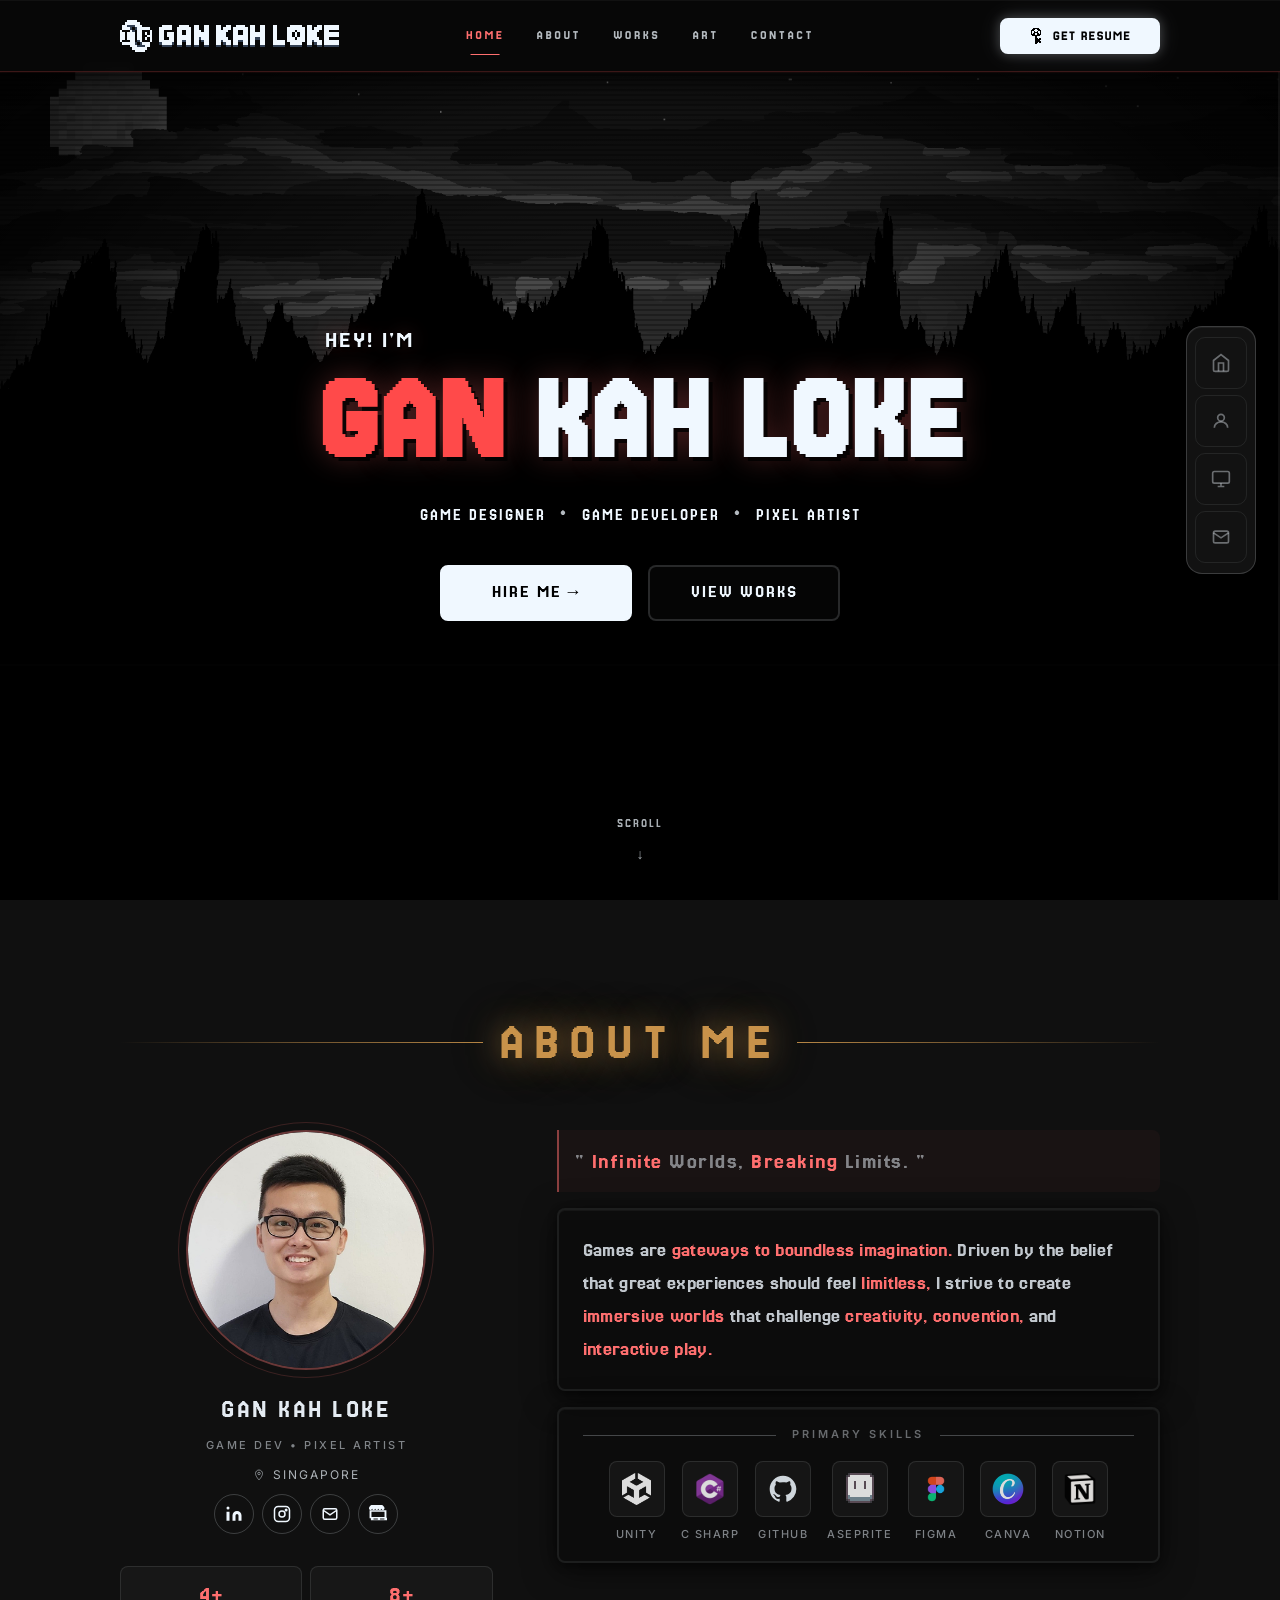
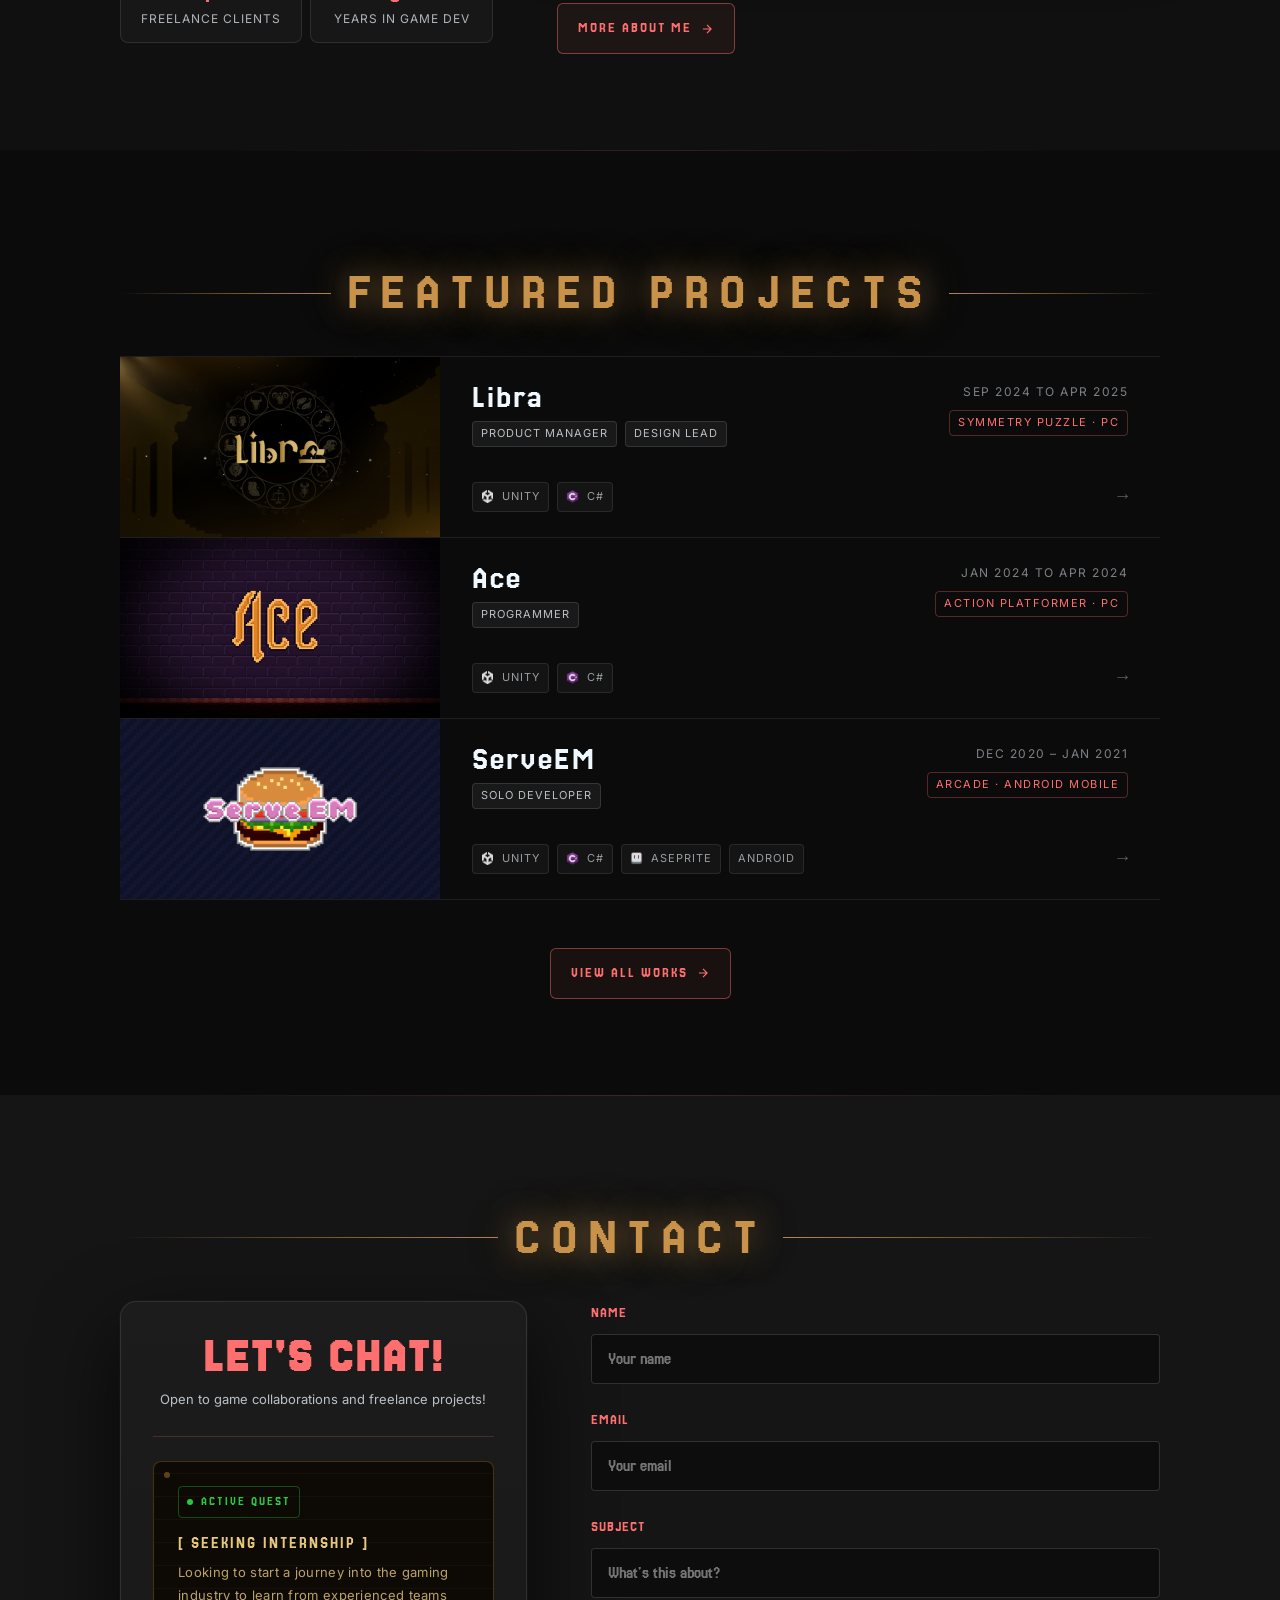
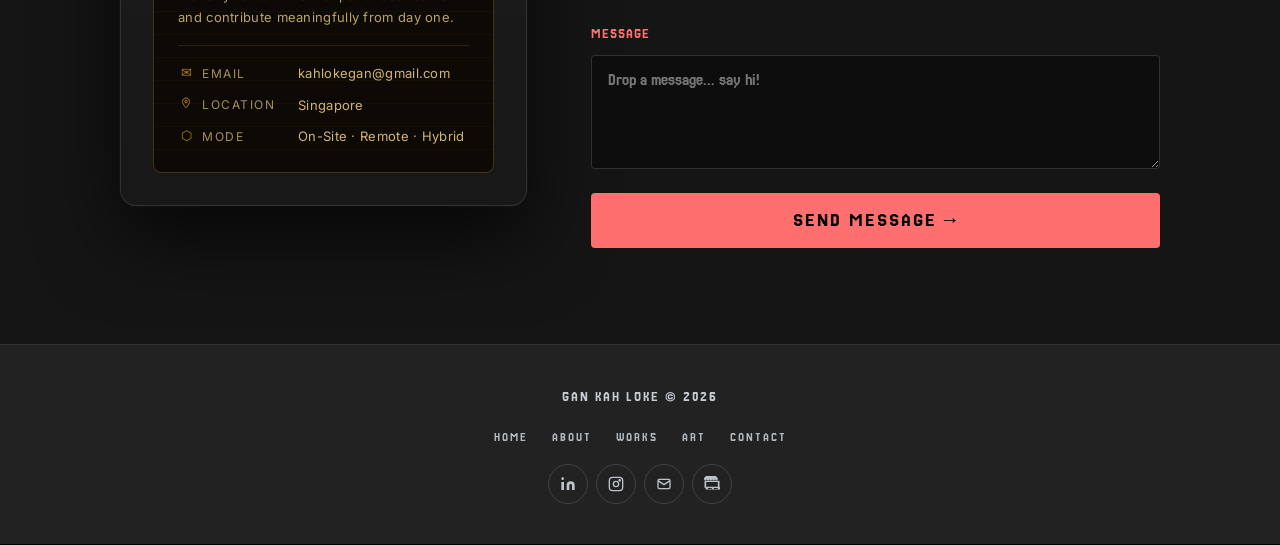
==== commit c3cb637d: "Added favicon browser icon for index.html" ====
--- a/index.html
+++ b/index.html
@@ -8,6 +8,7 @@
     <link rel="preconnect" href="https://fonts.gstatic.com" crossorigin />
     <link href="https://fonts.googleapis.com/css2?family=Jersey+25&family=Inter:wght@300;400;500&display=swap" rel="stylesheet" />
     <link rel="stylesheet" href="style.css" />
+    <link rel="icon" href="assets/InfiniteBreaker_Logo.png" type="image/png">
 </head>
 <body class="fonts-loading">
 
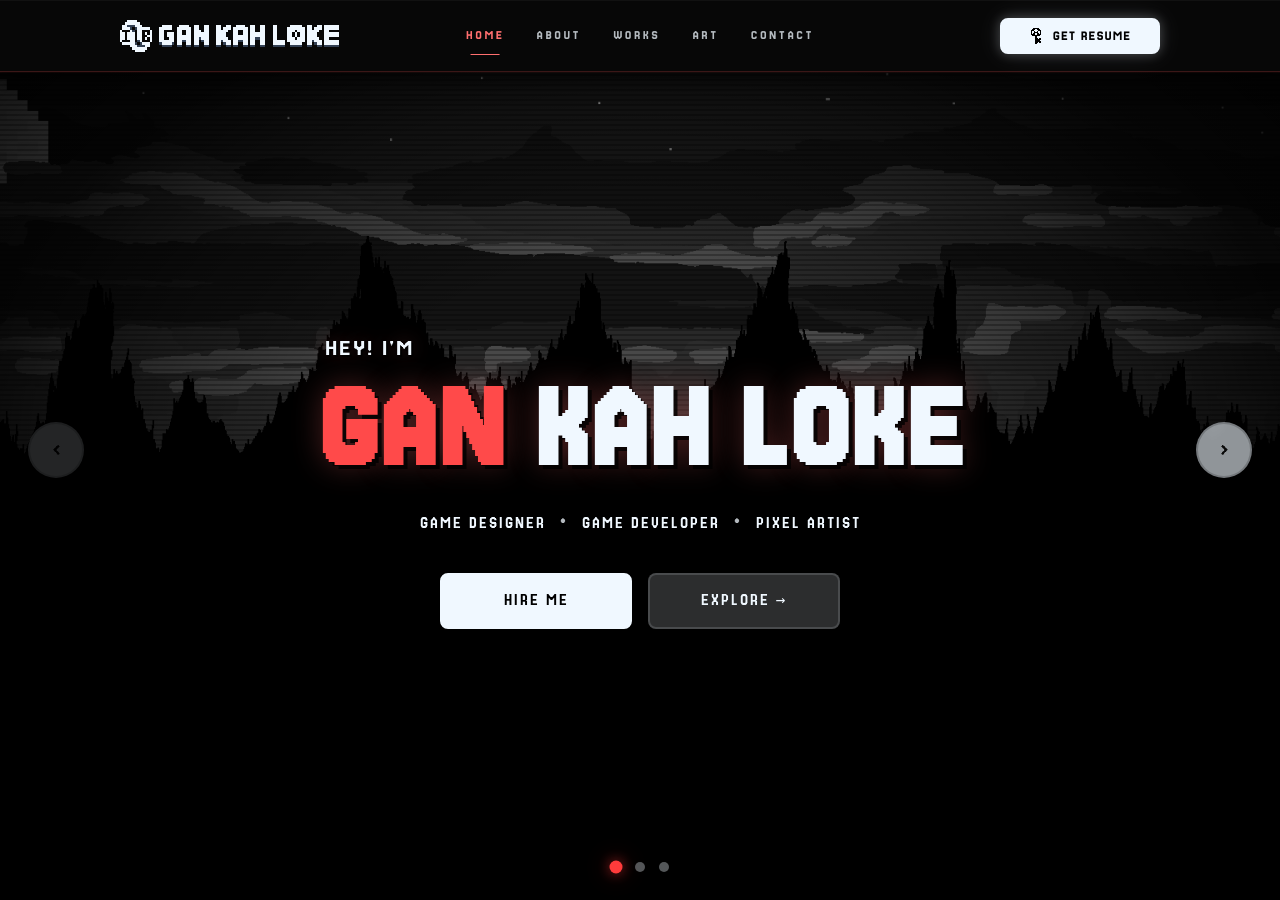
==== commit 5f1ba798: "Rework layout and navigation WIP" ====
--- a/index.html
+++ b/index.html
@@ -12,26 +12,35 @@
 </head>
 <body class="fonts-loading">
 
-    <!-- Progress bar -->
-    <div class="pg-bar"><div class="pg-fill" id="pgFill"></div></div>
-
-    <!-- Scroll hint -->
-    <div class="scroll-hint" id="scrollHint">
-        <span class="scroll-hint-text">SCROLL</span>
-        <span class="scroll-hint-arrow">↓</span>
-    </div>
+    <!-- Persistent backdrop: stays on screen behind every card -->
+    <div class="stage-bg" aria-hidden="true"></div>
+
+    <!-- Console nav buttons -->
+    <button class="panel-nav panel-nav-left" id="panelPrev" aria-label="Previous section" type="button">‹</button>
+    <button class="panel-nav panel-nav-right" id="panelNext" aria-label="Next section" type="button">›</button>
 
     <!-- ═══════════════════════════════════════════════════════
          NAVBAR
     ════════════════════════════════════════════════════════ -->
+    <!-- Bottom shadow for panel dots/label readability -->
+    <div class="panel-bottom-shadow" aria-hidden="true"></div>
+
+    <!-- Panel dot navigation -->
+    <div class="panel-page-label" id="panelPageLabel" aria-live="polite"></div>
+    <div class="panel-dots" aria-label="Section navigation">
+        <button class="panel-dot" type="button" data-panel="0" aria-label="Home"></button>
+        <button class="panel-dot" type="button" data-panel="1" aria-label="About"></button>
+        <button class="panel-dot" type="button" data-panel="2" aria-label="Projects"></button>
+    </div>
+
     <nav class="navbar">
         <a href="#" class="nav-logo">
             <img alt="Gan Kah Loke Logo" />
         </a>
         <ul class="nav-links">
-            <li><a href="#" class="active">HOME</a></li>
-            <li><a href="about.html">ABOUT</a></li>
-            <li><a href="projects.html">WORKS</a></li>
+            <li><a href="#" class="active" data-panel="0">HOME</a></li>
+            <li><a href="#about" data-panel="1">ABOUT</a></li>
+            <li><a href="#projects" data-panel="2">WORKS</a></li>
             <li><a href="artworks.html">ART</a></li>
             <li><a href="#contact">CONTACT</a></li>
             <li class="nav-cta-item">
@@ -56,27 +65,10 @@
         </div>
     </nav>
 
-    <div class="side-nav">
-        <a href="#" class="side-nav-btn active" data-label="HOME">
-            <svg width="20" height="20" viewBox="0 0 24 24" fill="none" stroke="currentColor" stroke-width="2"><path d="M3 9l9-7 9 7v11a2 2 0 0 1-2 2H5a2 2 0 0 1-2-2z" /><polyline points="9 22 9 12 15 12 15 22" /></svg>
-        </a>
-        <a href="#about" class="side-nav-btn" data-label="ABOUT">
-            <svg width="20" height="20" viewBox="0 0 24 24" fill="none" stroke="currentColor" stroke-width="2"><circle cx="12" cy="8" r="4" /><path d="M4 20c0-4 3.6-7 8-7s8 3 8 7" /></svg>
-        </a>
-        <a href="#projects" class="side-nav-btn" data-label="FEATURED PROJECTS">
-            <svg width="20" height="20" viewBox="0 0 24 24" fill="none" stroke="currentColor" stroke-width="2"><rect x="2" y="3" width="20" height="14" rx="2" /><path d="M8 21h8M12 17v4" /></svg>
-        </a>
-        <a href="#contact" class="side-nav-btn" data-label="CONTACT">
-            <svg width="20" height="20" viewBox="0 0 24 24" fill="none" stroke="currentColor" stroke-width="2"><rect x="3" y="5" width="18" height="14" rx="2" /><path d="M3 7l9 6 9-6" /></svg>
-        </a>
-    </div>
-
     <!-- ══════════════════════════════════════════════════════════
-         HERO
+         HERO / HOME PANEL
     ══════════════════════════════════════════════════════════ -->
-    <section id="home" class="hero">
-        <div class="hero-scanline-sweep" id="heroScanlineSweep"></div>
-
+    <section id="home" class="hero panel panel-active" data-panel-index="0">
         <div class="hero-content">
             <p class="hero-greeting">HEY! I'M</p>
             <h1 class="hero-name">
@@ -90,424 +82,576 @@
                 <span class="role">PIXEL ARTIST</span>
             </div>
             <div class="hero-buttons">
-                <a href="#contact" class="btn-contact">HIRE ME →</a>
-                <a href="projects.html" class="btn-projects">VIEW WORKS</a>
-            </div>
-            <div class="scroll-hint show">
-                <div class="scroll-hint-text">SCROLL</div>
-                <div class="scroll-hint-arrow">↓</div>
+                <a href="contact.html" class="btn-contact">HIRE ME</a>
+                <button class="btn-projects" data-panel="1" type="button">EXPLORE →</button>
             </div>
         </div>
     </section>
 
-    <div class="scroll-layer">
-
-        <!-- ══════════════════════════════════════════════════════════
-             ABOUT BIO
-        ══════════════════════════════════════════════════════════ -->
-        <section id="about" class="about-section">
-
-            <!-- Full-width centred header -->
-            <div class="about-section-header">
-                <div class="about-section-rule"></div>
-                <span class="about-section-label">About Me</span>
-                <div class="about-section-rule"></div>
-            </div>
-
-            <div class="about-inner">
-
-                <!-- Avatar column -->
-                <div class="about-avatar-col">
-                    <div class="about-avatar-wrap">
-                        <img src="assets/profile.png" alt="Gan Kah Loke" class="about-avatar" />
-                        <div class="about-avatar-ring"></div>
-                    </div>
-
-                    <div class="about-name-line">GAN KAH LOKE</div>
-                    <span class="about-role-tag">Game Dev • Pixel Artist</span>
-
-                    <div class="about-location">
-                        <svg width="12" height="12" viewBox="0 0 24 24" fill="none" stroke="currentColor" stroke-width="2"><path d="M12 2C8.13 2 5 5.13 5 9c0 5.25 7 13 7 13s7-7.75 7-13c0-3.87-3.13-7-7-7z" /><circle cx="12" cy="9" r="2.5" /></svg>
-                        Singapore
-                    </div>
-
-                    <div class="about-socials">
-                        <a href="https://www.linkedin.com/in/gan-kah-loke/" target="_blank" class="about-social-btn" aria-label="LinkedIn">
-                            <svg width="18" height="18" viewBox="0 0 24 24" fill="currentColor"><path d="M16 8a6 6 0 0 1 6 6v7h-4v-7a2 2 0 0 0-2-2 2 2 0 0 0-2 2v7h-4v-7a6 6 0 0 1 6-6z" /><rect x="2" y="9" width="4" height="12" /><circle cx="4" cy="4" r="2" /></svg>
-                        </a>
-                        <a href="https://www.instagram.com/pixinite_art/" target="_blank" class="about-social-btn" aria-label="Instagram">
-                            <svg width="18" height="18" viewBox="0 0 24 24" fill="none" stroke="currentColor" stroke-width="2"><rect x="2" y="2" width="20" height="20" rx="5" /><circle cx="12" cy="12" r="4" /><circle cx="17.5" cy="6.5" r="1" fill="currentColor" /></svg>
-                        </a>
-                        <a href="mailto:kahlokegan@gmail.com" class="about-social-btn" aria-label="Email">
-                            <svg width="18" height="18" viewBox="0 0 24 24" fill="none" stroke="currentColor" stroke-width="2"><rect x="3" y="5" width="18" height="14" rx="2" /><path d="M3 7l9 6 9-6" /></svg>
-                        </a>
-                        <a href="https://infinitebreaker.itch.io/" target="_blank" class="about-social-btn" aria-label="itch.io">
-                            <svg width="18" height="18" viewBox="0 0 248 248" fill="currentColor"><path d="M31.99 1.365C21.287 7.542.2 31.945 0 38.524v9.015c0 11.498 10.775 21.538 20.544 21.538 11.772 0 21.623-9.761 21.623-21.46 0 11.699 9.55 21.46 21.322 21.46 11.771 0 21.095-9.761 21.095-21.46 0 11.699 10.143 21.46 21.914 21.46h.223c11.772 0 21.916-9.761 21.916-21.46 0 11.699 9.322 21.46 21.094 21.46 11.771 0 21.32-9.761 21.32-21.46 0 11.699 9.851 21.46 21.622 21.46 9.77 0 20.545-10.04 20.545-21.538v-9.015c-.2-6.579-21.287-30.982-31.99-37.16C181.669-.012 63.369-.149 31.99 1.365zM8 73.452v110.29h232V73.452H8zm26.06 18.732h179.88v72.826H34.06V92.184zm-8.06 82.826v35.71h248v-35.71H26zm35.714 9.284h60v17.142h-60v-17.142zm90.572 0h60v17.142h-60v-17.142z" /></svg>
-                        </a>
-                    </div>
-
-                    <div class="about-stats">
-                        <a href="about.html#experience" class="about-stat">
-                            <span class="about-stat-num">4+</span>
-                            <span class="about-stat-lbl">Freelance Clients</span>
-                        </a>
-                        <a href="about.html#experience" class="about-stat">
-                            <span class="about-stat-num">8+</span>
-                            <span class="about-stat-lbl">Years in Game Dev</span>
-                        </a>
+    <!-- ══════════════════════════════════════════════════════════
+         ABOUT BIO PANEL
+    ══════════════════════════════════════════════════════════ -->
+    <section id="about" class="panel" data-panel-index="1">
+        <div class="about-section">
+            <div class="about-inner" id="aboutFlipGrid">
+
+                <!-- LEFT: flips into new profile photo -->
+                <div class="about-flip-col">
+                    <div class="about-flip-inner">
+
+                        <!-- FRONT -->
+                        <div class="about-flip-face about-flip-front">
+                            <div class="about-avatar-col">
+                                <div class="about-avatar-wrap" id="avatarFlip">
+                                    <div class="about-avatar-flip-inner">
+                                        <div class="about-avatar-face about-avatar-front">
+                                            <img src="assets/profile.png" alt="Gan Kah Loke" class="about-avatar" />
+                                        </div>
+                                        <div class="about-avatar-face about-avatar-back">
+                                            <img src="assets/InfiniteBreaker_Icon.png" alt="InfiniteBreaker Icon" class="about-avatar" />
+                                        </div>
+                                    </div>
+                                    <div class="about-avatar-ring"></div>
+                                </div>
+
+                                <div class="about-name-line">GAN KAH LOKE</div>
+
+                                <div class="about-alias">
+                                    aka <span class="about-alias-name">InfiniteBreaker</span>
+                                </div>
+
+                                <div class="about-location">
+                                    <svg width="12" height="12" viewBox="0 0 24 24" fill="none" stroke="currentColor" stroke-width="2"><path d="M12 2C8.13 2 5 5.13 5 9c0 5.25 7 13 7 13s7-7.75 7-13c0-3.87-3.13-7-7-7z" /><circle cx="12" cy="9" r="2.5" /></svg>
+                                    Singapore
+                                </div>
+
+                                <div class="about-socials">
+                                    <a href="https://www.linkedin.com/in/gan-kah-loke/" target="_blank" class="about-social-btn" aria-label="LinkedIn">
+                                        <svg width="18" height="18" viewBox="0 0 24 24" fill="currentColor"><path d="M16 8a6 6 0 0 1 6 6v7h-4v-7a2 2 0 0 0-2-2 2 2 0 0 0-2 2v7h-4v-7a6 6 0 0 1 6-6z" /><rect x="2" y="9" width="4" height="12" /><circle cx="4" cy="4" r="2" /></svg>
+                                    </a>
+                                    <a href="https://www.instagram.com/pixinite_art/" target="_blank" class="about-social-btn" aria-label="Instagram">
+                                        <svg width="18" height="18" viewBox="0 0 24 24" fill="none" stroke="currentColor" stroke-width="2"><rect x="2" y="2" width="20" height="20" rx="5" /><circle cx="12" cy="12" r="4" /><circle cx="17.5" cy="6.5" r="1" fill="currentColor" /></svg>
+                                    </a>
+                                    <a href="mailto:kahlokegan@gmail.com" class="about-social-btn" aria-label="Email">
+                                        <svg width="18" height="18" viewBox="0 0 24 24" fill="none" stroke="currentColor" stroke-width="2"><rect x="3" y="5" width="18" height="14" rx="2" /><path d="M3 7l9 6 9-6" /></svg>
+                                    </a>
+                                    <a href="https://infinitebreaker.itch.io/" target="_blank" class="about-social-btn" aria-label="itch.io">
+                                        <svg width="18" height="18" viewBox="0 0 248 248" fill="currentColor"><path d="M31.99 1.365C21.287 7.542.2 31.945 0 38.524v9.015c0 11.498 10.775 21.538 20.544 21.538 11.772 0 21.623-9.761 21.623-21.46 0 11.699 9.55 21.46 21.322 21.46 11.771 0 21.095-9.761 21.095-21.46 0 11.699 10.143 21.46 21.914 21.46h.223c11.772 0 21.916-9.761 21.916-21.46 0 11.699 9.322 21.46 21.094 21.46 11.771 0 21.32-9.761 21.32-21.46 0 11.699 9.851 21.46 21.622 21.46 9.77 0 20.545-10.04 20.545-21.538v-9.015c-.2-6.579-21.287-30.982-31.99-37.16C181.669-.012 63.369-.149 31.99 1.365zM8 73.452v110.29h232V73.452H8zm26.06 18.732h179.88v72.826H34.06V92.184zm-8.06 82.826v35.71h248v-35.71H26zm35.714 9.284h60v17.142h-60v-17.142zm90.572 0h60v17.142h-60v-17.142z" /></svg>
+                                    </a>
+                                </div>
+
+                                <div class="about-stats">
+                                    <a href="about.html#experience" class="about-stat">
+                                        <span class="about-stat-num">4+</span>
+                                        <span class="about-stat-lbl">Freelance<br>Clients</span>
+                                    </a>
+                                    <a href="about.html#experience" class="about-stat">
+                                        <span class="about-stat-num">8+</span>
+                                        <span class="about-stat-lbl">Years in<br>Game Dev</span>
+                                    </a>
+                                </div>
+                            </div>
+                        </div>
+
+                        <!-- BACK: new profile photo -->
+                        <div class="about-flip-face about-flip-back">
+                            <div class="about-flip-photo-box">
+                                <img src="assets/profile2.png" alt="Gan Kah Loke" class="about-flip-photo-img" />
+                            </div>
+                        </div>
+
                     </div>
                 </div>
 
-                <!-- Text column -->
-                <div class="about-text-col">
-                    <div class="about-quote">
-                        " <span class="hl">Infinite</span> Worlds,
-                        <span class="glitch-word" id="breakWord" data-text="Breaking">Breaking</span>
-                        Limits. "
+                <!-- RIGHT: flips into "I Love Games" writeup -->
+                <div class="about-flip-col about-flip-col-right">
+                    <div class="about-flip-inner">
+
+                        <!-- FRONT -->
+                        <div class="about-flip-face about-flip-front">
+                            <div class="about-text-col">
+
+                                <div class="about-bio-box">
+                                    <div class="about-skills-header">
+                                        <div class="about-skills-rule"></div>
+                                        <span class="about-skills-label">About Me</span>
+                                        <div class="about-skills-rule"></div>
+                                    </div>
+                                    <p class="about-bio-text">
+                                        I'm a <span class="about-bio-strong">Game Developer</span> specializing but not limited to:
+                                    </p>
+                                    <div class="about-bio-tags">
+                                        <span class="about-bio-tag">Player Experience</span>
+                                        <span class="about-bio-tag">Game Programming</span>
+                                        <span class="about-bio-tag">Game Systems</span>
+                                    </div>
+                                    <p class="about-bio-text">
+                                        I enjoy transforming ideas into memorable player experiences, building engaging gameplay systems, and creating games where design, technology, and creativity come together to leave a lasting impression.
+                                    </p>
+                                </div>
+
+                                <div class="about-skills-box">
+                                    <div class="about-skills-header">
+                                        <div class="about-skills-rule"></div>
+                                        <span class="about-skills-label">Primary Proficiencies</span>
+                                        <div class="about-skills-rule"></div>
+                                    </div>
+                                    <div class="about-skills">
+                                        <div class="about-skill-tile">
+                                            <div class="about-skill-tile-icon">
+                                                <img src="assets/logos/unity.png" alt="Unity" />
+                                            </div>
+                                            <span class="about-skill-tile-name">Unity</span>
+                                        </div>
+                                        <div class="about-skill-tile">
+                                            <div class="about-skill-tile-icon">
+                                                <img src="assets/logos/csharp.png" alt="Aseprite" />
+                                            </div>
+                                            <span class="about-skill-tile-name">C Sharp</span>
+                                        </div>
+                                        <div class="about-skill-tile">
+                                            <div class="about-skill-tile-icon">
+                                                <svg viewBox="0 0 24 24" fill="white" width="32" height="32"><path d="M12 2C6.477 2 2 6.484 2 12.017c0 4.425 2.865 8.18 6.839 9.504.5.092.682-.217.682-.483 0-.237-.008-.868-.013-1.703-2.782.605-3.369-1.343-3.369-1.343-.454-1.158-1.11-1.466-1.11-1.466-.908-.62.069-.608.069-.608 1.003.07 1.531 1.032 1.531 1.032.892 1.53 2.341 1.088 2.91.832.092-.647.35-1.088.636-1.338-2.22-.253-4.555-1.113-4.555-4.951 0-1.093.39-1.988 1.029-2.688-.103-.253-.446-1.272.098-2.65 0 0 .84-.27 2.75 1.026A9.564 9.564 0 0112 6.844c.85.004 1.705.115 2.504.337 1.909-1.296 2.747-1.027 2.747-1.027.546 1.379.202 2.398.1 2.651.64.7 1.028 1.595 1.028 2.688 0 3.848-2.339 4.695-4.566 4.943.359.309.678.92.678 1.855 0 1.338-.012 2.419-.012 2.747 0 .268.18.58.688.482A10.019 10.019 0 0022 12.017C22 6.484 17.522 2 12 2z" /></svg>
+                                            </div>
+                                            <span class="about-skill-tile-name">GitHub</span>
+                                        </div>
+                                        <div class="about-skill-tile">
+                                            <div class="about-skill-tile-icon">
+                                                <img src="assets/logos/aseprite.png" alt="Aseprite" />
+                                            </div>
+                                            <span class="about-skill-tile-name">Aseprite</span>
+                                        </div>
+                                        <div class="about-skill-tile">
+                                            <div class="about-skill-tile-icon">
+                                                <img src="assets/logos/figma.png" alt="Figma" />
+                                            </div>
+                                            <span class="about-skill-tile-name">Figma</span>
+                                        </div>
+                                        <div class="about-skill-tile">
+                                            <div class="about-skill-tile-icon">
+                                                <img src="assets/logos/canva.png" alt="Figma" />
+                                            </div>
+                                            <span class="about-skill-tile-name">Canva</span>
+                                        </div>
+                                        <div class="about-skill-tile">
+                                            <div class="about-skill-tile-icon">
+                                                <img src="assets/logos/notion.png" alt="Figma" />
+                                            </div>
+                                            <span class="about-skill-tile-name">Notion</span>
+                                        </div>
+                                    </div>
+                                </div>
+                            </div>
+                        </div>
+
+                        <!-- BACK: "I Love Games" writeup -->
+                        <div class="about-flip-face about-flip-back">
+                            <div class="about-flip-back-content">
+                                <div class="about-name-line">
+                                    I <span class="about-love-group">
+                                        <span class="about-love-slide">LOVE&nbsp;</span>
+                                        <span class="about-love-slide">LOVE&nbsp;</span>
+                                        <span class="about-love-slide">LOVE&nbsp;</span>
+                                    </span>GAMES!
+                                </div>
+                                <p class="about-flip-body">
+                                    Games have always been <span class="hl">more than entertainment</span> to me. They are where
+                                    <em>design, code, art storytelling, and music</em> collide to create
+                                    experiences that people can truly <span class="hl">feel and remember</span>.
+                                </p>
+                                <p class="about-flip-body">
+                                    My journey started in <span class="hl">polytechnic</span>, and since then I have been constantly
+                                    exploring, learning, and building. From <span class="hl">freelance work</span> to <span class="hl">personal projects</span>,
+                                    every opportunity became a way to sharpen my craft, gain real <span class="hl">industry experience</span>, and grow through both successes and failures.
+                                </p>
+                                <p class="about-flip-body">
+                                    I love the process because there is always another idea to <span class="hl">experiment</span> with,
+                                    another system to <span class="hl">refine</span>, and another world waiting to be <span class="hl">created</span>. I am also
+                                    always excited to <span class="hl">collaborate</span> with more like-minded people who share the same
+                                    passion for creating <span class="hl">meaningful interactive experiences</span>.
+                                </p>
+                                <p class="about-flip-author">— Gan Kah Loke</p>
+                            </div>
+                        </div>
+
+                    </div><!-- closes .about-flip-inner -->
+
+                    <div class="about-cycle-btn" id="aboutCycleBtn" role="button" tabindex="0" aria-label="Cycle about panel">
+                        <div class="about-cycle-bar">
+                            <span class="about-cycle-seg"></span>
+                            <span class="about-cycle-seg"></span>
+                            <span class="about-cycle-seg"></span>
+                            <span class="about-cycle-seg"></span>
+                        </div>
+                        <span class="about-cycle-label">About Me</span>
                     </div>
 
-                    <!-- Drop-shadowed bio box -->
-                    <div class="about-bio-box">
-                        <p class="about-bio-text">
-                            Games are <span class="hl">gateways to boundless imagination.</span>
-                            Driven by the belief that great experiences should feel
-                            <span class="hl">limitless,</span> I strive to create
-                            <span class="hl">immersive worlds</span> that challenge
-                            <span class="hl">creativity, convention,</span> and
-                            <span class="hl">interactive play.</span>
-                        </p>
+                </div><!-- closes .about-flip-col.about-flip-col-right -->
+                <!-- 3rd state: full-width scrollable timeline, overlays both columns -->
+                <div class="about-timeline-overlay" id="aboutTimelineOverlay">
+                    <div class="about-timeline-scroll" id="aboutTimelineScroll">
+
+                        <div class="about-tl-item">
+                            <div class="about-tl-item-head">
+                                <div class="about-tl-logo-stack">
+                                    <img src="assets/logos/digipen.png" alt="DigiPen Logo">
+                                    <img src="assets/logos/singaporeinstituteoftechnology.png" alt="SIT Logo">
+                                </div>
+                                <div class="about-tl-head-text">
+                                    <span class="about-tl-active-badge"><span class="dot"></span>ACTIVE</span>
+                                    <span class="about-tl-role-badge">Education</span>
+                                    <div class="about-tl-title">BA — User Experience &amp; Game Design</div>
+                                    <div class="about-tl-org">DigiPen Institute of Technology Singapore · Singapore Institute of Technology</div>
+                                    <div class="about-tl-period">2023 – Present (graduating 2027) · 4 Years</div>
+                                </div>
+                            </div>
+                            <ul class="about-tl-bullets">
+                                <li>Deepening expertise in interactive systems, UX research, and the full game development pipeline from concept to shipped product.</li>
+                                <li>Participated in an Overseas Immersion Programme at DigiPen Seattle/Redmond — developed traditional art skills, game feel principles, tabletop RPG design, and Adobe Photoshop proficiency.</li>
+                            </ul>
+                            <div class="about-tl-tags">
+                                <span class="about-tl-tag">Product Management</span>
+                                <span class="about-tl-tag">Game Polish</span>
+                                <span class="about-tl-tag">UX Research</span>
+                                <span class="about-tl-tag">Rapid Prototyping</span>
+                            </div>
+                        </div>
+
+                        <div class="about-tl-item">
+                            <div class="about-tl-item-head">
+                                <div class="about-tl-head-text">
+                                    <span class="about-tl-active-badge"><span class="dot"></span>ACTIVE</span>
+                                    <span class="about-tl-role-badge">Freelance</span>
+                                    <div class="about-tl-title">Freelance Game Developer</div>
+                                    <div class="about-tl-org">Remote · Various Clients</div>
+                                    <div class="about-tl-period">2022 – Present · 3+ Years</div>
+                                </div>
+                            </div>
+
+                            <div class="about-tl-clients">
+                                <div class="about-tl-client">
+                                    <img class="about-tl-client-logo" src="assets/logos/dojojojo.png" alt="Dojojojo Logo">
+                                    <div>
+                                        <div class="about-tl-client-name-row">
+                                            <span class="about-tl-client-name">Dojojojo</span>
+                                            <span class="about-tl-client-period">May 2026 – Present</span>
+                                            <span class="about-tl-client-active"><span class="dot"></span>ACTIVE</span>
+                                        </div>
+                                        <div class="about-tl-client-desc">Creating pixel art assets while supporting game design, visual identity, and gameplay refinement initiatives.</div>
+                                    </div>
+                                </div>
+                                <div class="about-tl-client">
+                                    <img class="about-tl-client-logo" src="assets/logos/jalanjourney.png" alt="JJ Logo">
+                                    <div>
+                                        <div class="about-tl-client-name-row">
+                                            <span class="about-tl-client-name">Jalan Journey</span>
+                                            <span class="about-tl-client-period">Feb 2025 – Nov 2025</span>
+                                        </div>
+                                        <div class="about-tl-client-desc">Designed intuitive UI layouts, enhancing player engagement and usability across the game's core screens.</div>
+                                    </div>
+                                </div>
+                                <div class="about-tl-client">
+                                    <img class="about-tl-client-logo" src="assets/logos/agroath.png" alt="Agroath Logo">
+                                    <div>
+                                        <div class="about-tl-client-name-row">
+                                            <span class="about-tl-client-name">Agroath</span>
+                                            <span class="about-tl-client-period">Apr 2024 – Oct 2024</span>
+                                        </div>
+                                        <div class="about-tl-client-desc">Programmed core gameplay systems for Breakfast Tales and supported successful prototype testing and user feedback sessions.</div>
+                                    </div>
+                                </div>
+                                <div class="about-tl-client">
+                                    <img class="about-tl-client-logo" src="assets/logos/redspade.png" alt="Red Spade Logo">
+                                    <div>
+                                        <div class="about-tl-client-name-row">
+                                            <span class="about-tl-client-name">Red Spade Events and Entertainment</span>
+                                            <span class="about-tl-client-period">Nov 2022 – Mar 2023</span>
+                                        </div>
+                                        <div class="about-tl-client-desc">Developed a spin-the-wheel game for the Woods Square Mall event which created an engaging live experience for the attendees.</div>
+                                    </div>
+                                </div>
+                            </div>
+
+                            <div class="about-tl-tags">
+                                <span class="about-tl-tag">Pixel Art</span>
+                                <span class="about-tl-tag">Unity Development</span>
+                                <span class="about-tl-tag">Debugging</span>
+                                <span class="about-tl-tag">UI Design</span>
+                            </div>
+                        </div>
+
+                        <div class="about-tl-item">
+                            <div class="about-tl-item-head">
+                                <img class="about-tl-logo" src="assets/logos/steppingstonestudiosllp.png" alt="Stepping Stone Studios LLP Logo">
+                                <div class="about-tl-head-text">
+                                    <span class="about-tl-role-badge">Internship</span>
+                                    <div class="about-tl-title">Program Development Intern</div>
+                                    <div class="about-tl-org">Stepping Stone Studios LLP · Singapore · Hybrid</div>
+                                    <div class="about-tl-period">2020 – 2021 · 5 Months</div>
+                                </div>
+                            </div>
+                            <ul class="about-tl-bullets">
+                                <li>Co-designed a spin-off rhythm-based RPG with the development team and improving gameplay depth and player engagement.</li>
+                                <li>Analyzed player demographic data to identify trends that informed early monetization considerations.</li>
+                                <li>Prepared and consolidated comprehensive development documents which enabled seamless project handovers and team alignment.</li>
+                            </ul>
+                            <div class="about-tl-tags">
+                                <span class="about-tl-tag">Documentation</span>
+                                <span class="about-tl-tag">Data Analysis</span>
+                                <span class="about-tl-tag">Version Control</span>
+                            </div>
+                        </div>
+
+                        <div class="about-tl-item">
+                            <div class="about-tl-item-head">
+                                <img class="about-tl-logo" src="assets/logos/temasekpolytechnic.png" alt="Temasek Polytechnic Logo">
+                                <div class="about-tl-head-text">
+                                    <span class="about-tl-role-badge">Education</span>
+                                    <div class="about-tl-title">Diploma — Game Design &amp; Development</div>
+                                    <div class="about-tl-org">Temasek Polytechnic · Singapore</div>
+                                    <div class="about-tl-period">2018 – 2021 · 3 Years</div>
+                                </div>
+                            </div>
+                            <ul class="about-tl-bullets">
+                                <li>Built and shipped multiple 2D game projects across solo and team settings using Unity, pixel art, and agile workflows.</li>
+                                <li>Returned as an alumni guest speaker for Common ICT students on 20 July 2022.</li>
+                                <li>Member of Temasek Polytechnic Leadership Programme and Japanese Cultural Club (2018–2021).</li>
+                                <li>Volunteered at the SMART Ahma Top Picks Workshop for a Senior Activity Center (2019).</li>
+                                <li>Participated in the nVidia Deep Learning Institute Workshop (2018) and Criminal Behavioural Analysis Competition (2019).</li>
+                                <li>Admitted via the Early Admission Exercise (EAE).</li>
+                            </ul>
+                            <div class="about-tl-tags">
+                                <span class="about-tl-tag">Game Design</span>
+                                <span class="about-tl-tag">Game Programming</span>
+                                <span class="about-tl-tag">Agile</span>
+                            </div>
+                        </div>
+
+                    </div><!-- /.about-timeline-scroll -->
+                    <div class="about-timeline-shadow about-timeline-shadow-top"></div>
+                    <div class="about-timeline-shadow about-timeline-shadow-bottom"></div>
+                </div><!-- /.about-timeline-overlay -->
+                <!-- 4th state: FAQ overlay, overlays both columns -->
+                <div class="about-faq-overlay" id="aboutFaqOverlay">
+                    <div class="about-timeline-scroll about-faq-scroll" id="aboutFaqScroll">
+                        <div class="faq-layout">
+
+                            <!-- Right: accordion groups -->
+                            <div class="faq-right">
+
+                                <div class="faq-group">
+                                    <button class="faq-trigger" aria-expanded="false">
+                                        <span class="faq-trigger-label">What languages do you speak?</span>
+                                        <span class="faq-caret">
+                                            <svg width="12" height="12" viewBox="0 0 24 24" fill="none" stroke="currentColor" stroke-width="2.5"><path d="M6 9l6 6 6-6" /></svg>
+                                        </span>
+                                    </button>
+                                    <div class="faq-body">
+                                        <ul class="faq-list faq-list--lang">
+                                            <li>
+                                                <span class="faq-item-main">English</span>
+                                                <span class="faq-lang-bar"><span class="faq-lang-fill" style="width:100%;"></span></span>
+                                                <span class="faq-item-note">Native</span>
+                                            </li>
+                                            <li>
+                                                <span class="faq-item-main">Mandarin</span>
+                                                <span class="faq-lang-bar"><span class="faq-lang-fill" style="width:45%;opacity:0.55;"></span></span>
+                                                <span class="faq-item-note">Limited</span>
+                                            </li>
+                                            <li>
+                                                <span class="faq-item-main">Japanese</span>
+                                                <span class="faq-lang-bar"><span class="faq-lang-fill" style="width:20%;opacity:0.3;"></span></span>
+                                                <span class="faq-item-note">Learning</span>
+                                            </li>
+                                        </ul>
+                                    </div>
+                                </div>
+
+                                <div class="faq-group">
+                                    <button class="faq-trigger" aria-expanded="false">
+                                        <span class="faq-trigger-label">What are your top 5 favourite games?</span>
+                                        <span class="faq-caret">
+                                            <svg width="12" height="12" viewBox="0 0 24 24" fill="none" stroke="currentColor" stroke-width="2.5"><path d="M6 9l6 6 6-6" /></svg>
+                                        </span>
+                                    </button>
+                                    <div class="faq-body">
+                                        <div class="faq-games-grid">
+                                            <div class="faq-games-row">
+                                                <div class="faq-game-card">
+                                                    <img src="https://cdn.cloudflare.steamstatic.com/steam/apps/391540/capsule_231x87.jpg" alt="Undertale" class="faq-game-img" />
+                                                    <span class="faq-game-title">Undertale</span>
+                                                </div>
+                                                <div class="faq-game-card">
+                                                    <img src="https://cdn.cloudflare.steamstatic.com/steam/apps/587620/capsule_231x87.jpg" alt="Okami HD" class="faq-game-img" />
+                                                    <span class="faq-game-title">Okami HD</span>
+                                                </div>
+                                                <div class="faq-game-card">
+                                                    <img src="https://cdn.cloudflare.steamstatic.com/steam/apps/557600/capsule_231x87.jpg" alt="Gorogoa" class="faq-game-img" />
+                                                    <span class="faq-game-title">Gorogoa</span>
+                                                </div>
+                                            </div>
+                                            <div class="faq-games-row faq-games-row--center">
+                                                <div class="faq-game-card">
+                                                    <img src="https://cdn.cloudflare.steamstatic.com/steam/apps/646570/capsule_231x87.jpg" alt="Slay the Spire" class="faq-game-img" />
+                                                    <span class="faq-game-title">Slay the Spire</span>
+                                                </div>
+                                                <div class="faq-game-card">
+                                                    <img src="https://cdn.cloudflare.steamstatic.com/steam/apps/1901370/capsule_231x87.jpg" alt="Ib" class="faq-game-img" />
+                                                    <span class="faq-game-title">Ib</span>
+                                                </div>
+                                            </div>
+                                        </div>
+                                    </div>
+                                </div>
+
+                                <div class="faq-group">
+                                    <button class="faq-trigger" aria-expanded="false">
+                                        <span class="faq-trigger-label">What are your favourite game genres?</span>
+                                        <span class="faq-caret">
+                                            <svg width="12" height="12" viewBox="0 0 24 24" fill="none" stroke="currentColor" stroke-width="2.5"><path d="M6 9l6 6 6-6" /></svg>
+                                        </span>
+                                    </button>
+                                    <div class="faq-body">
+                                        <div class="faq-interests-grid" style="grid-template-columns: 1fr 1fr;">
+                                            <div class="faq-interest-box">
+                                                <span class="faq-interest-name">Roguelike</span>
+                                                <span class="faq-interest-desc">No two runs are the same which creates endless replayability of strategies.</span>
+                                            </div>
+                                            <div class="faq-interest-box">
+                                                <span class="faq-interest-name">Puzzle</span>
+                                                <span class="faq-interest-desc">Love the outside-the-box thinking and logic that goes into cracking each one.</span>
+                                            </div>
+                                        </div>
+                                    </div>
+                                </div>
+
+                                <div class="faq-group">
+                                    <button class="faq-trigger" aria-expanded="false">
+                                        <span class="faq-trigger-label">What are your interests outside of work?</span>
+                                        <span class="faq-caret">
+                                            <svg width="12" height="12" viewBox="0 0 24 24" fill="none" stroke="currentColor" stroke-width="2.5"><path d="M6 9l6 6 6-6" /></svg>
+                                        </span>
+                                    </button>
+                                    <div class="faq-body">
+                                        <ul class="faq-list faq-list--bullets">
+                                            <li>Anime &amp; Manga</li>
+                                            <li>Card &amp; Board Games</li>
+                                            <li>Drawing &amp; Pixel Art</li>
+                                            <li>Game Jamming</li>
+                                        </ul>
+                                    </div>
+                                </div>
+
+                            </div><!-- /.faq-right -->
+                        </div><!-- /.faq-layout -->
                     </div>
-
-                    <!-- Primary skills -->
-                    <div class="about-skills-box">
-                        <div class="about-skills-header">
-                            <div class="about-skills-rule"></div>
-                            <span class="about-skills-label">Primary Skills</span>
-                            <div class="about-skills-rule"></div>
-                        </div>
-                        <div class="about-skills">
-                            <!-- Unity -->
-                            <div class="about-skill-tile">
-                                <div class="about-skill-tile-icon">
-                                    <img src="assets/logos/unity.png" alt="Unity" />
-                                </div>
-                                <span class="about-skill-tile-name">Unity</span>
-                            </div>
-                            <!-- C# -->
-                            <div class="about-skill-tile">
-                                <div class="about-skill-tile-icon">
-                                    <img src="assets/logos/csharp.png" alt="Aseprite" />
-                                </div>
-                                <span class="about-skill-tile-name">C Sharp</span>
-                            </div>
-                            <!-- GitHub -->
-                            <div class="about-skill-tile">
-                                <div class="about-skill-tile-icon">
-                                    <svg viewBox="0 0 24 24" fill="currentColor" width="32" height="32"><path d="M12 2C6.477 2 2 6.484 2 12.017c0 4.425 2.865 8.18 6.839 9.504.5.092.682-.217.682-.483 0-.237-.008-.868-.013-1.703-2.782.605-3.369-1.343-3.369-1.343-.454-1.158-1.11-1.466-1.11-1.466-.908-.62.069-.608.069-.608 1.003.07 1.531 1.032 1.531 1.032.892 1.53 2.341 1.088 2.91.832.092-.647.35-1.088.636-1.338-2.22-.253-4.555-1.113-4.555-4.951 0-1.093.39-1.988 1.029-2.688-.103-.253-.446-1.272.098-2.65 0 0 .84-.27 2.75 1.026A9.564 9.564 0 0112 6.844c.85.004 1.705.115 2.504.337 1.909-1.296 2.747-1.027 2.747-1.027.546 1.379.202 2.398.1 2.651.64.7 1.028 1.595 1.028 2.688 0 3.848-2.339 4.695-4.566 4.943.359.309.678.92.678 1.855 0 1.338-.012 2.419-.012 2.747 0 .268.18.58.688.482A10.019 10.019 0 0022 12.017C22 6.484 17.522 2 12 2z" /></svg>
-                                </div>
-                                <span class="about-skill-tile-name">GitHub</span>
-                            </div>
-                            <!-- Aseprite -->
-                            <div class="about-skill-tile">
-                                <div class="about-skill-tile-icon">
-                                    <img src="assets/logos/aseprite.png" alt="Aseprite" />
-                                </div>
-                                <span class="about-skill-tile-name">Aseprite</span>
-                            </div>
-                            <!-- Figma -->
-                            <div class="about-skill-tile">
-                                <div class="about-skill-tile-icon">
-                                    <img src="assets/logos/figma.png" alt="Figma" />
-                                </div>
-                                <span class="about-skill-tile-name">Figma</span>
-                            </div>
-                            <!-- Canva -->
-                            <div class="about-skill-tile">
-                                <div class="about-skill-tile-icon">
-                                    <img src="assets/logos/canva.png" alt="Figma" />
-                                </div>
-                                <span class="about-skill-tile-name">Canva</span>
-                            </div>
-                            <!-- Notion -->
-                            <div class="about-skill-tile">
-                                <div class="about-skill-tile-icon">
-                                    <img src="assets/logos/notion.png" alt="Figma" />
-                                </div>
-                                <span class="about-skill-tile-name">Notion</span>
-                            </div>
-                        </div>
+                    <div class="about-timeline-shadow about-timeline-shadow-top"></div>
+                    <div class="about-timeline-shadow about-timeline-shadow-bottom"></div>
+                </div><!-- /.about-faq-overlay -->
+
+            </div><!-- closes .about-inner#aboutFlipGrid -->
+        </div><!-- closes .about-section -->
+    </section><!-- closes #about -->
+    <!-- ══════════════════════════════════════════════════════════
+    FEATURED PROJECTS PANEL
+    ══════════════════════════════════════════════════════════ -->
+    <section id="projects" class="panel" data-panel-index="2">
+        <div class="projects-section">
+            <div class="projects-inner">
+
+                <div class="projects-folder">
+
+                    <div class="project-folder-tabs">
+                        <button class="project-folder-tab active">Academic Games</button>
+                        <button class="project-folder-tab">Personal Games</button>
+                        <button class="project-folder-tab">Game Analysis</button>
+                        <button class="project-folder-tab">Freelance Works</button>
                     </div>
-                    <div class="about-more-wrap">
-                        <!-- about-more-btn -->
-                        <a href="about.html" class="about-more-btn">
-                            <span>More About Me</span>
-                            <svg width="14" height="14" viewBox="0 0 24 24" fill="none" stroke="currentColor" stroke-width="2"><path d="M5 12h14M12 5l7 7-7 7" /></svg>
-                        </a>
+
+                    <div class="project-folder-body">
+
+                        <div class="project-grid-wrap">
+                            <div class="project-grid">
+
+                                <!-- Academic Games -->
+
+                                <a href="knowverse.html" class="project-card">
+                                    <div class="project-card-thumb">
+                                        <img src="projects/games/knowverse/Knowverse_Thumbnail.png">
+                                    </div>
+                                    <div class="project-card-title">Knowverse</div>
+                                </a>
+
+                                <a href="elfabad.html" class="project-card">
+                                    <div class="project-card-thumb">
+                                        <img src="projects/games/elfabad/ElfaBad_Thumbnail.png">
+                                    </div>
+                                    <div class="project-card-title">ElfaBad</div>
+                                </a>
+
+                                <a href="libra.html" class="project-card">
+                                    <div class="project-card-thumb">
+                                        <img src="projects/games/libra/Libra_Thumbnail.png">
+                                    </div>
+                                    <div class="project-card-title">Libra</div>
+                                </a>
+
+                                <a href="ace.html" class="project-card">
+                                    <div class="project-card-thumb">
+                                        <img src="projects/games/ace/Ace_Thumbnail.png">
+                                    </div>
+                                    <div class="project-card-title">Ace</div>
+                                </a>
+
+                                <a href="bontress.html" class="project-card">
+                                    <div class="project-card-thumb">
+                                        <img src="projects/games/bontress/Bon-Tress_Thumbnail.png">
+                                    </div>
+                                    <div class="project-card-title">Bon-Tress</div>
+                                </a>
+
+                            </div>
+                            <div class="project-grid-hint">← scroll for more →</div>
+                        </div>
                     </div>
                 </div>
             </div>
-        </section>
-
-        <!-- ══════════════════════════════════════════════════════════
-        FEATURED PROJECTS
-        ══════════════════════════════════════════════════════════ -->
-        <section id="projects" class="projects-section">
-            <div class="projects-inner">
-
-                <div class="sec-header">
-                    <div class="sec-header-rule"></div>
-                    <span class="sec-header-label">Featured Projects</span>
-                    <div class="sec-header-rule"></div>
-                </div>
-
-                <div class="project-list">
-
-                    <!-- LIBRA -->
-                    <a href="libra.html" class="project-row">
-                        <div class="project-thumb">
-                            <img src="projects/games/libra/Libra_Thumbnail.png" alt="Libra" />
-                        </div>
-                        <div class="project-info">
-                            <div class="project-info-top">
-                                <div class="project-meta-left">
-                                    <div class="project-title">Libra</div>
-                                    <div class="project-roles">
-                                        <span class="project-role-badge">Product Manager</span>
-                                        <span class="project-role-badge">Design Lead</span>
-                                    </div>
-                                </div>
-                                <div class="project-meta-right">
-                                    <span class="project-date">Sep 2024 to Apr 2025</span>
-                                    <span class="project-genre-pill">Symmetry Puzzle · PC</span>
-                                </div>
-                            </div>
-                            <div class="project-info-bottom">
-                                <div class="project-skill-icons">
-                                    <span class="proj-skill-chip proj-skill-chip--img">
-                                        <img src="assets/logos/unity.png" alt="Unity" />
-                                        Unity
-                                    </span>
-                                    <span class="proj-skill-chip proj-skill-chip--img">
-                                        <img src="assets/logos/csharp.png" alt="C#" />
-                                        C#
-                                    </span>
-                                </div>
-                                <span class="project-arrow">→</span>
-                            </div>
-                        </div>
-                    </a>
-
-                    <!-- ACE -->
-                    <a href="ace.html" class="project-row">
-                        <div class="project-thumb">
-                            <img src="projects/games/ace/Ace_Thumbnail.png" alt="Ace" />
-                        </div>
-                        <div class="project-info">
-                            <div class="project-info-top">
-                                <div class="project-meta-left">
-                                    <div class="project-title">Ace</div>
-                                    <div class="project-roles">
-                                        <span class="project-role-badge">Programmer</span>
-                                    </div>
-                                </div>
-                                <div class="project-meta-right">
-                                    <span class="project-date">Jan 2024 to Apr 2024</span>
-                                    <span class="project-genre-pill">Action Platformer · PC</span>
-                                </div>
-                            </div>
-                            <div class="project-info-bottom">
-                                <div class="project-skill-icons">
-                                    <span class="proj-skill-chip proj-skill-chip--img">
-                                        <img src="assets/logos/unity.png" alt="Unity" />
-                                        Unity
-                                    </span>
-                                    <span class="proj-skill-chip proj-skill-chip--img">
-                                        <img src="assets/logos/csharp.png" alt="C#" />
-                                        C#
-                                    </span>
-                                </div>
-                                <span class="project-arrow">→</span>
-                            </div>
-                        </div>
-                    </a>
-
-                    <!-- SERVEEM -->
-                    <a href="serveem.html" class="project-row">
-                        <div class="project-thumb">
-                            <img src="projects/games/serveem/ServeEM_Thumbnail.png" alt="ServeEM" />
-                        </div>
-                        <div class="project-info">
-                            <div class="project-info-top">
-                                <div class="project-meta-left">
-                                    <div class="project-title">ServeEM</div>
-                                    <div class="project-roles">
-                                        <span class="project-role-badge">Solo Developer</span>
-                                    </div>
-                                </div>
-                                <div class="project-meta-right">
-                                    <span class="project-date">Dec 2020 – Jan 2021</span>
-                                    <span class="project-genre-pill">Arcade · Android Mobile</span>
-                                </div>
-                            </div>
-                            <div class="project-info-bottom">
-                                <div class="project-skill-icons">
-                                    <span class="proj-skill-chip proj-skill-chip--img">
-                                        <img src="assets/logos/unity.png" alt="Unity" />
-                                        Unity
-                                    </span>
-                                    <span class="proj-skill-chip proj-skill-chip--img">
-                                        <img src="assets/logos/csharp.png" alt="C#" />
-                                        C#
-                                    </span>
-                                    <span class="proj-skill-chip proj-skill-chip--img">
-                                        <img src="assets/logos/aseprite.png" alt="Aseprite" />
-                                        Aseprite
-                                    </span>
-                                    <span class="proj-skill-chip">Android</span>
-                                </div>
-                                <span class="project-arrow">→</span>
-                            </div>
-                        </div>
-                    </a>
-
-                </div>
-
-                <div class="projects-footer">
-                    <!-- projects-all-btn -->
-                    <a href="projects.html" class="projects-all-btn">
-                        <span>View All Works</span>
-                        <svg width="14" height="14" viewBox="0 0 24 24" fill="none" stroke="currentColor" stroke-width="2"><path d="M5 12h14M12 5l7 7-7 7" /></svg>
-                    </a>
-                </div>
-
-            </div>
-        </section>
-
-        <!-- ══════════════════════════════════════════════════════════
-         CONTACT
-        ══════════════════════════════════════════════════════════ -->
-
-        <section id="contact" class="contact-section">
-            <div class="contact-inner">
-
-                <div class="sec-header">
-                    <div class="sec-header-rule"></div>
-                    <span class="sec-header-label">Contact</span>
-                    <div class="sec-header-rule"></div>
-                </div>
-
-                <div class="contact-container">
-
-                    <!-- Left card -->
-                    <div class="contact-card">
-                        <div>
-                            <!--<p class="contact-kicker">LET'S WORK TOGETHER</p>-->
-                            <h3 class="contact-heading">LET'S CHAT!</h3>
-                            <p class="contact-description">Open to game collaborations and freelance projects!</p>
-                        </div>
-
-                        <div class="contact-rule"></div>
-
-                        <div class="quest-board">
-                            <div class="quest-badge">
-                                <span class="quest-dot"></span>
-                                ACTIVE QUEST
-                            </div>
-                            <div class="quest-title">[ SEEKING INTERNSHIP ]</div>
-                            <p class="quest-body">Looking to start a journey into the gaming industry to learn from experienced teams and contribute meaningfully from day one.</p>
-                            <div class="quest-contacts">
-                                <div class="qc-row">
-                                    <span class="qc-icon">✉</span>
-                                    <span class="qc-label">EMAIL</span>
-                                    <a class="qc-val">kahlokegan@gmail.com</a>
-                                </div>
-                                <div class="qc-row">
-                                    <span class="qc-icon">
-                                        <svg width="12" height="12" viewBox="0 0 24 24" fill="none" stroke="currentColor" stroke-width="2"><path d="M12 2C8.13 2 5 5.13 5 9c0 5.25 7 13 7 13s7-7.75 7-13c0-3.87-3.13-7-7-7z" /><circle cx="12" cy="9" r="2.5" /></svg>
-                                    </span>
-                                    <span class="qc-label">LOCATION</span>
-                                    <span class="qc-val">Singapore</span>
-                                </div>
-                                <div class="qc-row">
-                                    <span class="qc-icon">⬡</span>
-                                    <span class="qc-label">MODE</span>
-                                    <span class="qc-val">On-Site · Remote · Hybrid</span>
-                                </div>
-                            </div>
-                        </div>
-                    </div>
-
-                    <!-- Right form -->
-                    <form class="contact-form" id="contactForm">
-                        <div class="form-group">
-                            <label>NAME</label>
-                            <input type="text" name="name" placeholder="Your name" required />
-                        </div>
-                        <div class="form-group">
-                            <label>EMAIL</label>
-                            <input type="email" name="email" placeholder="Your email" required />
-                        </div>
-                        <div class="form-group">
-                            <label>SUBJECT</label>
-                            <input type="text" name="subject" placeholder="What's this about?" required />
-                        </div>
-                        <div class="form-group">
-                            <label>MESSAGE</label>
-                            <textarea rows="5" name="message" placeholder="Drop a message... say hi!" required></textarea>
-                        </div>
-                        <button type="submit" class="btn-submit">
-                            <span id="submitText">SEND MESSAGE →</span>
-                        </button>
-                    </form>
-
-                </div>
-            </div>
-        </section>
-    </div>
-
-    <!-- Footer -->
-    <footer class="footer">
-        <div class="footer-inner">
-            <div>
-                <p class="footer-copy">GAN KAH LOKE © 2026</p>
-                <!--<p class="footer-sub">Game Designer • Game Developer • Pixel Artist</p>-->
-            </div>
-            <nav class="footer-nav">
-                <a href="#">HOME</a>
-                <a href="about.html">ABOUT</a>
-                <a href="projects.html">WORKS</a>
-                <a href="artworks.html">ART</a>
-                <a href="index.html#contact">CONTACT</a>
-            </nav>
-            <div class="footer-socials">
-                <a href="https://www.linkedin.com/in/gan-kah-loke/" target="_blank" class="footer-icon-btn" aria-label="LinkedIn">
-                    <svg xmlns="http://www.w3.org/2000/svg" width="16" height="16" viewBox="0 0 24 24" fill="#F0F8FF">
-                        <path d="M16 8a6 6 0 0 1 6 6v7h-4v-7a2 2 0 0 0-2-2 2 2 0 0 0-2 2v7h-4v-7a6 6 0 0 1 6-6z" />
-                        <rect x="2" y="9" width="4" height="12" />
-                        <circle cx="4" cy="4" r="2" />
-                    </svg>
-                </a>
-                <a href="https://www.instagram.com/pixinite_art/?hl=en" target="_blank" class="footer-icon-btn" aria-label="Instagram">
-                    <svg xmlns="http://www.w3.org/2000/svg" width="16" height="16" viewBox="0 0 24 24" fill="none" stroke="#F0F8FF" stroke-width="2">
-                        <rect x="2" y="2" width="20" height="20" rx="5" />
-                        <circle cx="12" cy="12" r="4" />
-                        <circle cx="17.5" cy="6.5" r="1" fill="#F0F8FF" />
-                    </svg>
-                </a>
-                <a href="mailto:kahlokegan@gmail.com" class="footer-icon-btn" aria-label="Email">
-                    <svg xmlns="http://www.w3.org/2000/svg" width="16" height="16" viewBox="0 0 24 24" fill="none" stroke="#F0F8FF" stroke-width="2">
-                        <rect x="3" y="5" width="18" height="14" rx="2" />
-                        <path d="M3 7l9 6 9-6" />
-                    </svg>
-                </a>
-                <a href="https://infinitebreaker.itch.io/" target="_blank" class="footer-icon-btn" aria-label="itch.io">
-                    <svg width="16" height="16" viewBox="0 0 248 248" fill="#F0F8FF"><path d="M31.99 1.365C21.287 7.542.2 31.945 0 38.524v9.015c0 11.498 10.775 21.538 20.544 21.538 11.772 0 21.623-9.761 21.623-21.46 0 11.699 9.55 21.46 21.322 21.46 11.771 0 21.095-9.761 21.095-21.46 0 11.699 10.143 21.46 21.914 21.46h.223c11.772 0 21.916-9.761 21.916-21.46 0 11.699 9.322 21.46 21.094 21.46 11.771 0 21.32-9.761 21.32-21.46 0 11.699 9.851 21.46 21.622 21.46 9.77 0 20.545-10.04 20.545-21.538v-9.015c-.2-6.579-21.287-30.982-31.99-37.16C181.669-.012 63.369-.149 31.99 1.365zM8 73.452v110.29h232V73.452H8zm26.06 18.732h179.88v72.826H34.06V92.184zm-8.06 82.826v35.71h248v-35.71H26zm35.714 9.284h60v17.142h-60v-17.142zm90.572 0h60v17.142h-60v-17.142z" /></svg>
-                </a>
-            </div>
         </div>
-    </footer>
+    </section>
 
     <script src="main.js"></script>
-
+    <script>
+        document.addEventListener('DOMContentLoaded', () => {
+        const navLinks = document.querySelectorAll('.nav-links a[data-panel]');
+
+        // Clicking ABOUT/WORKS reuses the existing dot-click panel switcher
+        navLinks.forEach(link => {
+        link.addEventListener('click', (e) => {
+        e.preventDefault();
+        const index = link.dataset.panel;
+        const targetDot = document.querySelector(`.panel-dot[data-panel="${index}"]`);
+        if (targetDot) targetDot.click();
+        });
+        });
+
+        // Keep the nav tab highlighted in sync with whichever panel is active
+        const panels = document.querySelectorAll('.panel');
+        const syncActiveNav = () => {
+        const activePanel = document.querySelector('.panel.panel-active');
+        if (!activePanel) return;
+        const index = activePanel.dataset.panelIndex;
+        navLinks.forEach(link => {
+        link.classList.toggle('active', link.dataset.panel === index);
+        });
+        };
+
+        const observer = new MutationObserver(syncActiveNav);
+        panels.forEach(panel => {
+        observer.observe(panel, { attributes: true, attributeFilter: ['class'] });
+        });
+
+        syncActiveNav(); // correct state on initial load
+        });
+    </script>
 </body>
 </html>
--- a/style.css
+++ b/style.css
@@ -4,13 +4,11 @@
    1.  Reset & Base
    2.  Keyframes
    3.  Navbar
-   4.  Side Nav
-   5.  Hero
-   6.  About Section
-   7.  Featured Projects
-   8.  Contact Section
-   9.  Footer
-   10. Responsive
+   4.  Stage / Panels
+   5.  Hero Card
+   6.  About Card
+   7.  Featured Projects Card
+   8.  Responsive
 ═══════════════════════════════════════════════════════════ */
 
 @import url('https://fonts.googleapis.com/css2?family=Jersey+25&display=swap');
@@ -18,6 +16,13 @@
 /* ─────────────────────────────────────────────────────────────
    1. RESET & BASE
 ───────────────────────────────────────────────────────────── */
+
+:root {
+    --about-black: #101010;
+    --about-silver: #b8bcc4;
+    --about-gold: #c8924a;
+    --about-red: #ff6f6f;
+}
 
 *, *::before, *::after {
     margin: 0;
@@ -31,81 +36,25 @@
     scroll-behavior: smooth;
 }
 
+:root {
+    --c-alice: #F0F8FF;
+    --c-alice-soft: #dbe6f0;
+    --c-black: #0a0a0a;
+    --c-red: #ff3b3b;
+}
+
 body {
-    background: #000;
-    color: #F0F8FF;
+    background: #0a0a0a;
+    color: var(--c-black);
     font-family: 'Jersey 25', monospace;
     line-height: 1.8;
 }
 
-.scroll-layer {
+.about-section,
+.projects-section {
     position: relative;
     z-index: 2;
-    margin-top: 100vh;
-}
-
-.about-section,
-.projects-section,
-.contact-section,
-.footer {
-    position: relative;
-    overflow: hidden;
-}
-
-.about-section,
-.projects-section,
-.contact-section {
-    background: #101010;
-    position: relative;
-    z-index: 2;
-}
-
-.about-section {
-    background: #101010;
-}
-
-.projects-section {
-    background: #0b0b0b;
-}
-
-.contact-section {
-    background: #151515;
-}
-
-.footer {
-    background: #080808;
-}
-
-    .about-section::before,
-    .projects-section::before,
-    .contact-section::before,
-    .footer::before {
-        content: '';
-        position: absolute;
-        top: -80px;
-        left: 0;
-        width: 100%;
-        height: 80px;
-        pointer-events: none;
-        z-index: 3;
-        background-image: radial-gradient(rgba(0,0,0,0.95) 16%, transparent 18%), radial-gradient(rgba(255,255,255,0.03) 10%, transparent 12%);
-        background-size: 10px 10px, 14px 14px;
-        background-position: 0 0, 5px 5px;
-        mask-image: linear-gradient(to bottom, rgba(0,0,0,1) 0%, rgba(0,0,0,0.85) 25%, rgba(0,0,0,0.45) 60%, rgba(0,0,0,0) 100%);
-        -webkit-mask-image: linear-gradient(to bottom, rgba(0,0,0,1) 0%, rgba(0,0,0,0.85) 25%, rgba(0,0,0,0.45) 60%, rgba(0,0,0,0) 100%);
-    }
-
-.projects-section::after,
-.contact-section::after {
-    content: '';
-    position: absolute;
-    top: 0;
-    left: 50%;
-    width: 70%;
-    height: 1px;
-    transform: translateX(-50%);
-    background: linear-gradient(to right, transparent, rgba(255,111,111,0.18), transparent);
-    pointer-events: none;
+    overflow: visible;
 }
 
 .tap-pulse {
@@ -123,40 +72,36 @@
 
 /* ── Shared Section Header ── */
 
-.sec-header,
-.about-section-header {
-    display: flex;
-    align-items: center;
-    gap: 16px;
+.sec-header {
+    display: flex;
+    align-items: center;
+    justify-content: center;
     width: 100%;
     margin-bottom: 16px;
 }
 
-.sec-header-label,
-.about-section-label {
+.sec-header-label {
     font-family: 'Jersey 25', monospace;
-    font-size: 52px;
+    font-size: 44px;
     letter-spacing: 10px;
     text-transform: uppercase;
-    color: #c8924a;
+    color: var(--c-red);
+    text-align: center;
     white-space: nowrap;
-    text-shadow: 0 0 30px rgba(200,146,74,0.6), 0 0 60px rgba(200,146,74,0.25);
-}
-
-.sec-header-rule,
-.about-section-rule {
+    text-shadow: 0 0 20px rgba(255,59,59,0.35);
+}
+
+.sec-header-rule {
     flex: 1;
     height: 1px;
-    background: linear-gradient(to var(--dir, right), transparent 0%, rgba(200,146,74,0.5) 50%, rgba(200,146,74,0.9) 100%);
-}
-
-    .sec-header-rule:first-child,
-    .about-section-rule:first-child {
+    background: linear-gradient(to var(--dir, right), transparent 0%, rgba(10,10,10,0.35) 50%, rgba(10,10,10,0.7) 100%);
+}
+
+    .sec-header-rule:first-child {
         --dir: right;
     }
 
-    .sec-header-rule:last-child,
-    .about-section-rule:last-child {
+    .sec-header-rule:last-child {
         --dir: left;
     }
 
@@ -483,103 +428,27 @@
         }
 
 /* ─────────────────────────────────────────────────────────────
-   4. SIDE NAV
+   5. HERO CARD
 ───────────────────────────────────────────────────────────── */
 
-.side-nav {
-    position: fixed;
-    right: 24px;
-    top: 50%;
-    transform: translateY(-50%);
-    z-index: 500;
-    display: flex;
-    flex-direction: column;
-    align-items: center;
-    gap: 6px;
-    background: rgba(20,20,20,0.92);
-    border: 1px solid rgba(240,248,255,0.18);
-    border-radius: 16px;
-    padding: 10px 8px;
-    box-shadow: 0 4px 24px rgba(0,0,0,0.7), inset 0 1px 0 rgba(255,255,255,0.06);
-}
-
-.side-nav-btn {
-    width: 52px;
-    height: 52px;
-    border-radius: 10px;
-    border: 1px solid rgba(240,248,255,0.08);
-    background: transparent;
-    display: flex;
-    align-items: center;
-    justify-content: center;
-    color: rgba(240,248,255,0.4);
-    text-decoration: none;
-    position: relative;
-    transition: border-color 0.2s ease, background 0.2s ease, color 0.2s ease, transform 0.2s ease;
-}
-
-    .side-nav-btn::after {
-        content: attr(data-label);
-        position: absolute;
-        right: calc(100% + 10px);
-        top: 50%;
-        transform: translateY(-50%) translateX(4px);
-        font-family: 'Jersey 25', monospace;
-        font-size: 11px;
-        letter-spacing: 2px;
-        color: rgba(240,248,255,0.75);
-        background: rgba(10,10,10,0.9);
-        border: 1px solid rgba(240,248,255,0.1);
-        border-radius: 6px;
-        padding: 4px 10px;
-        white-space: nowrap;
-        opacity: 0;
-        pointer-events: none;
-        transition: opacity 0.2s ease, transform 0.2s ease;
-    }
-
-    .side-nav-btn:hover::after {
-        opacity: 1;
-        transform: translateY(-50%) translateX(0);
-    }
-
-    .side-nav-btn:hover {
-        border-color: rgba(255,111,111,0.5);
-        background: rgba(255,111,111,0.08);
-        color: #ff6f6f;
-        transform: translateX(-3px);
-    }
-
-    .side-nav-btn.active {
-        border-color: rgba(255,111,111,0.6);
-        background: rgba(255,111,111,0.12);
-        color: #ff6f6f;
-    }
-
-/* ─────────────────────────────────────────────────────────────
-   5. HERO
-───────────────────────────────────────────────────────────── */
-
-.hero {
-    width: 100%;
-    height: 100vh;
-    padding-top: 72px;
-    padding-bottom: 40px;
-    display: flex;
-    flex-direction: column;
-    justify-content: center;
-    align-items: center;
-    background-image: url('assets/landing_bg_dark.png');
-    background-size: 100% auto;
-    background-position: top center;
-    background-repeat: no-repeat;
+.stage-bg {
     position: fixed;
     top: 0;
     left: 0;
+    width: 100%;
+    height: 100vh;
+    height: 100dvh;
     z-index: 0;
-}
-
-    .hero::before {
+    overflow: hidden;
+    pointer-events: none;
+    background-color: #0a0a0a;
+    background-image: url('assets/landing_bg_dark.png');
+    background-size: cover;
+    background-position: center center;
+    background-repeat: no-repeat;
+}
+
+    .stage-bg::before {
         content: '';
         position: absolute;
         inset: 0;
@@ -588,7 +457,7 @@
         z-index: 1;
     }
 
-    .hero::after {
+    .stage-bg::after {
         content: '';
         position: absolute;
         inset: 0;
@@ -600,17 +469,31 @@
         will-change: background-position;
     }
 
-.hero-scanline-sweep {
-    position: absolute;
+.panel {
+    position: fixed;
+    top: 0;
     left: 0;
-    right: 0;
-    height: 2px;
-    background: rgba(255,255,255,0.05);
+    width: 100%;
+    height: 100vh;
+    height: 100dvh;
+    display: flex;
+    align-items: center;
+    justify-content: center;
+    padding: 96px 24px 48px;
+    overflow: hidden;
+    opacity: 0;
+    transform: scale(0.98);
+    transition: opacity 0.5s ease, transform 0.5s ease;
+    z-index: 1;
     pointer-events: none;
-    z-index: 4;
-    top: -2px;
-    will-change: top, opacity;
-}
+}
+
+    .panel.panel-active {
+        z-index: 2;
+        opacity: 1;
+        transform: scale(1);
+        pointer-events: auto;
+    }
 
 .hero-content {
     position: relative;
@@ -625,6 +508,7 @@
 
 .hero-greeting {
     font-size: 24px;
+    color: #F0F8FF;
     padding: 8px;
     display: inline-block;
     width: fit-content;
@@ -719,74 +603,137 @@
         }
 
 .btn-projects {
-    background: rgba(255,255,255,0.02);
+    background: rgba(240,248,255,0.18);
     color: #F0F8FF;
     border-color: rgba(240,248,255,0.15);
 }
 
-.pg-bar {
+.btn-contact,
+.btn-projects {
+    cursor: pointer;
+    font: inherit;
+}
+
+.panel-nav {
     position: fixed;
-    right: 0;
-    top: 0;
-    width: 2px;
-    height: 100vh;
-    background: rgba(255,255,255,0.06);
+    top: 50%;
+    transform: translateY(-50%);
+    width: 56px;
+    height: 56px;
+    border-radius: 50%;
+    border: 2px solid rgba(10,10,10,0.2);
+    background: rgba(240,248,255,0.6);
+    color: var(--c-black);
+    font-family: 'Jersey 25', monospace;
+    font-size: 28px;
+    line-height: 1;
+    display: flex;
+    align-items: center;
+    justify-content: center;
+    cursor: pointer;
     z-index: 200;
-    pointer-events: none;
-}
-
-.pg-fill {
-    position: absolute;
-    top: 0;
-    left: 0;
-    width: 100%;
-    height: 0%;
-    background: linear-gradient(to bottom, #ff3b3b, #ff6a6a);
-    box-shadow: 0 0 10px rgba(255,50,50,0.35);
-    transition: height 0.07s linear;
-}
-
-.scroll-hint {
+    backdrop-filter: blur(4px);
+    transition: background 0.2s ease, border-color 0.2s ease, transform 0.2s ease, opacity 0.2s ease;
+}
+
+    .panel-nav:hover {
+        background: var(--c-red);
+        color: var(--c-alice);
+        border-color: var(--c-red);
+        transform: translateY(-50%) scale(1.08);
+    }
+
+    .panel-nav:disabled {
+        opacity: 0.25;
+        cursor: default;
+        pointer-events: none;
+    }
+
+.panel-nav-left {
+    left: 28px;
+}
+
+.panel-nav-right {
+    right: 28px;
+}
+
+.panel-dots {
     position: fixed;
     left: 50%;
-    bottom: 32px;
+    bottom: 28px;
     transform: translateX(-50%);
     display: flex;
-    flex-direction: column;
-    align-items: center;
-    gap: 8px;
+    align-items: center;
+    gap: 14px;
+    z-index: 200;
+}
+
+.panel-dot {
+    width: 10px;
+    height: 10px;
+    border-radius: 50%;
+    border: none;
+    padding: 0;
+    background: rgba(240,248,255,0.35);
+    cursor: pointer;
+    transition: background 0.25s ease, transform 0.25s ease, box-shadow 0.25s ease;
+}
+
+    .panel-dot:hover {
+        background: rgba(240,248,255,0.65);
+        transform: scale(1.2);
+    }
+
+    .panel-dot.active {
+        background: var(--c-red);
+        transform: scale(1.3);
+        box-shadow: 0 0 10px rgba(255,59,59,0.6), 0 0 20px rgba(255,59,59,0.3);
+    }
+
+.panel-page-label {
+    position: fixed;
+    left: 50%;
+    bottom: 52px;
+    transform: translateX(-50%);
+    z-index: 200;
+    font-family: 'Inter', sans-serif;
+    font-size: 9px;
+    font-weight: 600;
+    letter-spacing: 2.5px;
+    text-transform: uppercase;
+    color: rgba(240,248,255,1);
     opacity: 0;
     pointer-events: none;
-    z-index: 201;
     transition: opacity 0.6s ease;
 }
 
-    .scroll-hint.show {
+    .panel-page-label.visible {
         opacity: 1;
     }
 
-.scroll-hint-text {
-    font-size: 12px;
-    letter-spacing: 2px;
-    color: rgba(240,248,255,0.7);
-}
-
-.scroll-hint-arrow {
-    font-size: 14px;
-    color: rgba(240,248,255,0.7);
-    animation: hintBounce 1.6s ease-in-out infinite;
+.panel-bottom-shadow {
+    position: fixed;
+    left: 0;
+    right: 0;
+    bottom: 0;
+    height: 140px;
+    z-index: 150;
+    pointer-events: none;
+    background: linear-gradient(to top, rgba(0,0,0,1) 0%, rgba(0,0,0,0.7) 40%, rgba(0,0,0,0.3) 70%, transparent 100%);
 }
 
 /* ─────────────────────────────────────────────────────────────
-   6. ABOUT SECTION
+   6. ABOUT CARD
 ───────────────────────────────────────────────────────────── */
 
 .about-section {
-    padding: 96px 120px;
+    width: min(92vw, 1140px);
+    border-radius: 24px;
+    padding: 32px 48px;
     display: flex;
     flex-direction: column;
     align-items: center;
-    gap: 24px;
+    gap: 16px;
 }
 
 .about-inner {
@@ -795,12 +742,11 @@
     margin: 0 auto;
     display: grid;
     grid-template-columns: 1fr 1.618fr;
-    gap: 64px;
+    column-gap: 40px;
+    row-gap: 0;
     align-items: start;
-}
-
-.about-section-header {
-    max-width: 1100px;
+    perspective: 2000px;
+    position: relative;
 }
 
 .about-avatar-col {
@@ -809,13 +755,89 @@
     align-items: center;
     position: relative;
     z-index: 2;
-}
+    border: 2px solid rgba(240,248,255,0.18);
+    border-radius: 16px;
+    padding: 24px 20px;
+    background: rgba(240,248,255,0.05);
+    box-shadow: 0 8px 32px rgba(0,0,0,0.35), inset 0 1px 0 rgba(255,255,255,0.08);
+    opacity: 0;
+    transform: translateX(-60px);
+    transition: opacity 0.7s cubic-bezier(0.2,0.8,0.2,1), transform 0.7s cubic-bezier(0.2,0.8,0.2,1);
+}
+
+#about.in-view .about-avatar-col {
+    opacity: 1;
+    transform: translateX(0);
+    transition-delay: 0.3s;
+}
+
+.about-text-col > * {
+    opacity: 0;
+    transform: translateX(60px);
+    transition: opacity 0.6s cubic-bezier(0.2,0.8,0.2,1), transform 0.6s cubic-bezier(0.2,0.8,0.2,1);
+}
+
+#about.in-view .about-text-col > * {
+    opacity: 1;
+    transform: translateX(0);
+}
+
+    #about.in-view .about-text-col > *:nth-child(1) {
+        transition-delay: 0.45s;
+    }
+
+    #about.in-view .about-text-col > *:nth-child(2) {
+        transition-delay: 0.6s;
+    }
+
+    #about.in-view .about-text-col > *:nth-child(3) {
+        transition-delay: 0.75s;
+    }
+
+    #about.in-view .about-text-col > *:nth-child(4) {
+        transition-delay: 0.9s;
+    }
 
 .about-avatar-wrap {
     position: relative;
     width: 240px;
     height: 240px;
     flex-shrink: 0;
+}
+
+.about-avatar-wrap {
+    cursor: pointer;
+    perspective: 1000px;
+}
+
+.about-avatar-flip-inner {
+    position: relative;
+    width: 100%;
+    height: 100%;
+    transition: transform 0.6s cubic-bezier(0.2,0.8,0.2,1);
+    transform-style: preserve-3d;
+}
+
+.about-avatar-wrap.flipped .about-avatar-flip-inner {
+    transform: rotateY(180deg);
+}
+
+.about-avatar-wrap:hover .about-avatar-flip-inner {
+    transform: scale(1.06);
+}
+
+.about-avatar-wrap.flipped:hover .about-avatar-flip-inner {
+    transform: rotateY(180deg) scale(1.06);
+}
+
+.about-avatar-face {
+    position: absolute;
+    inset: 0;
+    backface-visibility: hidden;
+}
+
+.about-avatar-back {
+    transform: rotateY(180deg);
 }
 
 .about-avatar {
@@ -824,20 +846,15 @@
     border-radius: 50%;
     object-fit: cover;
     display: block;
-    border: 2px solid rgba(255,111,111,0.35);
-    background: #1a1a1a;
-    transition: transform 0.3s cubic-bezier(0.2,0.8,0.2,1);
-}
-
-    .about-avatar:hover {
-        transform: scale(1.06);
-    }
+    border: 2px solid rgba(10,10,10,0.35);
+    background: var(--c-alice-soft);
+}
 
 .about-avatar-ring {
     position: absolute;
     inset: -8px;
     border-radius: 50%;
-    border: 1px solid rgba(255,111,111,0.18);
+    border: 1px solid rgba(255,59,59,0.3);
     pointer-events: none;
 }
 
@@ -845,9 +862,27 @@
     font-family: 'Jersey 25', monospace;
     font-size: 26px;
     letter-spacing: 2.5px;
-    color: rgba(240,248,255,0.95);
+    color: rgba(240,248,255,0.92);
     margin-top: 16px;
+    margin-bottom: -8px;
     text-align: center;
+}
+
+.about-alias {
+    font-family: 'Inter', sans-serif;
+    font-size: 10px;
+    font-weight: 500;
+    letter-spacing: 1.5px;
+    color: rgba(240,248,255,0.45);
+    opacity: 0.9;
+    margin-top: 0;
+    text-align: center;
+}
+
+.about-alias-name {
+    color: rgba(240,248,255,0.65);
+    font-weight: 600;
+    letter-spacing: 0.5px;
 }
 
 .about-role-tag {
@@ -855,7 +890,7 @@
     font-size: 11px;
     font-weight: 500;
     letter-spacing: 2.5px;
-    color: rgba(240,248,255,0.5);
+    color: rgba(240,248,255,0.6);
     text-transform: uppercase;
     margin-top: 4px;
     display: inline-block;
@@ -890,7 +925,7 @@
     width: 40px;
     height: 40px;
     border-radius: 50%;
-    border: 1px solid rgba(240,248,255,0.2);
+    border: 1px solid rgba(240,248,255,0.25);
     background: transparent;
     display: flex;
     align-items: center;
@@ -902,8 +937,8 @@
 }
 
     .about-social-btn:hover {
-        border-color: rgba(255,111,111,0.6);
-        background: rgba(255,111,111,0.06);
+        border-color: rgba(255,59,59,0.6);
+        background: rgba(255,59,59,0.08);
         transform: translateY(-2px);
     }
 
@@ -917,8 +952,8 @@
 
 .about-stat {
     text-decoration: none;
-    background: rgba(255,255,255,0.03);
-    border: 1px solid rgba(240,248,255,0.1);
+    background: rgba(240,248,255,0.05);
+    border: 1px solid rgba(240,248,255,0.15);
     border-radius: 8px;
     padding: 16px 8px;
     display: flex;
@@ -931,9 +966,9 @@
     .about-stat:hover {
         cursor: pointer;
         transform: translateY(-4px);
-        background: rgba(255,111,111,0.08);
-        border-color: rgba(255,111,111,0.4);
-        box-shadow: 0 4px 18px rgba(255,111,111,0.15);
+        background: rgba(255,59,59,0.06);
+        border-color: rgba(255,59,59,0.4);
+        box-shadow: 0 4px 18px rgba(255,59,59,0.15);
     }
 
 .about-stat-num {
@@ -946,14 +981,14 @@
 }
 
 .about-stat:hover .about-stat-num {
-    color: #ff4a4a;
+    color: #ff1f1f;
 }
 
 .about-stat-lbl {
     font-family: 'Inter', sans-serif;
     font-size: 12px;
     letter-spacing: 1px;
-    color: rgba(240,248,255,0.7);
+    color: rgba(240,248,255,0.65);
     text-transform: uppercase;
     text-align: center;
     line-height: 1.3;
@@ -961,7 +996,7 @@
 }
 
 .about-stat:hover .about-stat-lbl {
-    color: rgba(255,111,111,0.85);
+    color: rgba(255,59,59,0.85);
 }
 
 .about-text-col {
@@ -970,52 +1005,68 @@
     gap: 16px;
 }
 
-.about-quote {
-    font-family: 'Jersey 25', monospace;
-    font-size: 22px;
-    letter-spacing: 1.5px;
-    color: rgba(240,248,255,0.5);
-    line-height: 1.4;
-    border-left: 2px solid rgba(255,111,111,0.5);
-    padding: 16px;
-    background: rgba(255,111,111,0.04);
-    border-radius: 0 8px 8px 0;
-}
-
-    .about-quote .hl {
-        color: #ff6f6f;
-    }
-
 .about-bio-box,
 .about-skills-box {
-    background: rgba(10,10,10,0.6);
-    border: 2px solid rgba(240,248,255,0.07);
+    background: rgba(10,10,10,0.75);
+    border: 2px solid rgba(240,248,255,0.4);
     border-radius: 8px;
-    box-shadow: 0 8px 32px rgba(0,0,0,0.55), 0 2px 8px rgba(0,0,0,0.4), inset 0 1px 0 rgba(255,255,255,0.04);
+    box-shadow: 0 8px 32px rgba(0,0,0,0.4), inset 0 1px 0 rgba(255,255,255,0.06);
 }
 
 .about-bio-box {
-    padding: 24px;
-}
+    padding: 18px 22px;
+}
+
+.about-bio-strong {
+    font-weight: 700;
+}
+
+.about-bio-tags {
+    display: flex;
+    flex-wrap: wrap;
+    justify-content: center;
+    gap: 8px;
+    margin: 8px auto 18px;
+}
+
+.about-bio-tag {
+    font-family: 'Inter', sans-serif;
+    font-size: 11px;
+    font-weight: 600;
+    letter-spacing: 1.5px;
+    text-transform: uppercase;
+    color: #ff6f6f;
+    background: rgba(255,59,59,0.08);
+    border: 1px solid rgba(255,59,59,0.35);
+    border-radius: 20px;
+    padding: 6px 14px;
+    white-space: nowrap;
+    transition: background 0.2s ease, border-color 0.2s ease, transform 0.2s ease;
+}
+
+    .about-bio-tag:hover {
+        background: rgba(255,59,59,0.14);
+        border-color: rgba(255,59,59,0.55);
+        transform: translateY(-2px);
+    }
 
 .about-bio-text {
-    font-family: 'Jersey 25', monospace;
-    font-size: clamp(18px, 1.6vw, 22px);
-    line-height: 1.6;
-    color: rgba(240,248,255,0.8);
-    letter-spacing: 0.3px;
-    margin: 0;
-}
-
-    .about-bio-text .hl {
-        color: #ff6f6f;
-    }
+    font-family: 'Inter', sans-serif;
+    font-size: 15px;
+    font-weight: 400;
+    line-height: 1.8;
+    letter-spacing: 0.1px;
+    color: rgba(240,248,255,0.68);
+    max-width: 60ch;
+    margin: 8px auto;
+    text-align: center;
+}
 
 .about-skills-box {
-    padding: 16px 24px;
+    padding: 12px 20px;
     display: flex;
     flex-direction: column;
-    gap: 16px;
+    gap: 12px;
 }
 
 .about-skills-header {
@@ -1030,7 +1081,7 @@
     font-weight: 600;
     letter-spacing: 3px;
     text-transform: uppercase;
-    color: rgba(240,248,255,0.4);
+    color: rgba(240,248,255,0.55);
     white-space: nowrap;
 }
 
@@ -1064,8 +1115,8 @@
     width: 56px;
     height: 56px;
     border-radius: 8px;
-    background: rgba(255,255,255,0.04);
-    border: 1px solid rgba(240,248,255,0.1);
+    background: rgba(240,248,255,0.06);
+    border: 1px solid rgba(240,248,255,0.18);
     display: flex;
     align-items: center;
     justify-content: center;
@@ -1084,15 +1135,15 @@
     }
 
 .about-skill-tile:hover .about-skill-tile-icon {
-    background: rgba(255,111,111,0.08);
-    border-color: rgba(255,111,111,0.4);
-    box-shadow: 0 4px 18px rgba(255,111,111,0.15);
+    background: rgba(255,59,59,0.1);
+    border-color: rgba(255,59,59,0.45);
+    box-shadow: 0 4px 18px rgba(255,59,59,0.18);
 }
 
     .about-skill-tile:hover .about-skill-tile-icon img,
     .about-skill-tile:hover .about-skill-tile-icon svg {
         opacity: 1;
-        filter: drop-shadow(0 0 5px rgba(255,111,111,0.45));
+        filter: drop-shadow(0 0 5px rgba(255,59,59,0.5));
     }
 
 .about-skill-tile-name {
@@ -1101,616 +1152,1293 @@
     font-weight: 500;
     letter-spacing: 1.5px;
     text-transform: uppercase;
-    color: rgba(240,248,255,0.5);
+    color: rgba(240,248,255,0.6);
     text-align: center;
     transition: color 0.2s ease;
 }
 
 .about-skill-tile:hover .about-skill-tile-name {
-    color: rgba(255,111,111,0.85);
+    color: rgba(255,59,59,0.85);
 }
 
 .about-more-wrap {
-    margin-top: 24px;
+    margin-top: 12px;
     display: flex;
     justify-content: flex-start;
 }
 
-.about-more-btn,
-.projects-all-btn {
+.about-cycle-bar {
+    display: flex;
+    gap: 4px;
+}
+
+.about-cycle-seg {
+    width: 28px;
+    height: 14px;
+    background: rgba(240,248,255,0.08);
+    border: 2px solid rgba(240,248,255,0.35);
+    border-radius: 0;
+    box-shadow: inset 0 0 0 2px rgba(0,0,0,0.4);
+    transition: background 0.2s ease, border-color 0.2s ease;
+}
+
+    .about-cycle-seg.filled {
+        background: #ff6f6f;
+        border-color: #ff6f6f;
+        box-shadow: inset 0 0 0 2px rgba(120,20,20,0.5), 0 0 8px rgba(255,111,111,0.5);
+    }
+
+.about-cycle-label {
+    font-family: 'Jersey 25', monospace;
+    font-size: 13px;
+    letter-spacing: 1.5px;
+    text-transform: uppercase;
+    color: rgba(240,248,255,0.85);
+    white-space: nowrap;
+}
+
+@media (max-width: 640px) {
+    .about-cycle-btn {
+        padding: 8px 10px;
+        gap: 8px;
+    }
+
+    .about-cycle-seg {
+        width: 22px;
+        height: 12px;
+    }
+
+    .about-cycle-label {
+        font-size: 11px;
+    }
+}
+
+/* ── About Flip (More About Me reveal) ───────────────── */
+
+.about-flip-col {
+    position: relative;
+}
+
+.about-flip-col-right {
+    display: flex;
+    flex-direction: column;
+    align-items: stretch;
+    gap: 12px;
+}
+
+.about-flip-col.about-flip-col-right {
+    display: flex;
+    flex-direction: column;
+    align-items: flex-start;
+    gap: 12px;
+}
+
+.about-cycle-btn {
+    display: inline-flex;
+    width: fit-content;
+    align-items: center;
+    margin-top: 16px;
+    gap: 12px;
+    padding: 10px 14px;
+    background: rgba(240,248,255,0.18);
+    border: 2px solid rgba(240,248,255,0.35);
+    border-radius: 8px;
+    cursor: pointer;
+    user-select: none;
+    transition: border-color 0.2s ease, transform 0.15s ease;
+}
+
+    .about-cycle-btn:hover {
+        border-color: rgba(255,111,111,0.7);
+    }
+
+    .about-cycle-btn:active {
+        transform: scale(0.97);
+    }
+
+.about-flip-inner {
+    position: relative;
+    width: 100%;
+    transition: transform 0.7s cubic-bezier(0.2,0.8,0.2,1), height 0.4s ease;
+    transform-style: preserve-3d;
+}
+
+.about-inner.flipped .about-flip-inner {
+    transform: rotateY(180deg);
+}
+
+.about-inner.flipped .about-flip-front {
+    visibility: hidden;
+}
+
+.about-flip-face {
+    position: absolute;
+    inset: 0;
+    backface-visibility: hidden;
+    -webkit-backface-visibility: hidden;
+    overflow: hidden;
+    transform: translateZ(0);
+    will-change: transform;
+}
+
+.about-flip-back {
+    transform: rotateY(180deg);
+}
+
+.about-flip-photo-box {
+    position: relative;
+    height: 100%;
+    display: flex;
+    align-items: center;
+    justify-content: center;
+    border: 2px solid rgba(240,248,255,0.18);
+    border-radius: 16px;
+    background: rgba(240,248,255,0.05);
+    box-shadow: 0 8px 32px rgba(0,0,0,0.35), inset 0 1px 0 rgba(255,255,255,0.08);
+    padding: 20px;
+    transform-origin: center center;
+    will-change: transform;
+    transition: box-shadow 0.18s ease;
+}
+
+    .about-flip-photo-box.content-fade,
+    .about-flip-back-content.content-fade {
+        box-shadow: none;
+    }
+
+        .about-flip-photo-box.content-fade > *,
+        .about-flip-back-content.content-fade > * {
+            opacity: 0;
+            transition: opacity 0.18s ease;
+        }
+
+.about-flip-photo-img {
+    position: relative;
+    z-index: 1;
+    width: 100%;
+    height: 100%;
+    object-fit: cover;
+    border-radius: 10px;
+    display: block;
+    box-shadow: 0 8px 24px rgba(0,0,0,0.5);
+}
+
+.about-flip-back-content {
+    height: 100%;
+    display: flex;
+    flex-direction: column;
+    justify-content: center;
+    padding: 18px 26px;
+    margin-bottom: 4px;
+    background: rgba(10,10,10,0.75);
+    border: 2px solid rgba(240,248,255,0.4);
+    border-radius: 8px;
+    box-shadow: 0 8px 32px rgba(0,0,0,0.4), inset 0 1px 0 rgba(255,255,255,0.06);
+    transform-origin: center center;
+    will-change: transform;
+    transition: box-shadow 0.18s ease;
+}
+
+    .about-flip-back-content .about-name-line {
+        text-align: left;
+        margin-top: 0;
+        margin-bottom: 12px;
+    }
+
+.about-name-line .about-love-slide {
+    display: inline-block;
+    overflow: hidden;
+    width: 0;
+    white-space: nowrap;
+    vertical-align: bottom;
+}
+
+.about-inner.flipped .about-flip-back .about-love-slide {
+    animation: aboutLoveReveal 0.45s cubic-bezier(0.34,1.56,0.64,1) forwards;
+}
+
+    .about-inner.flipped .about-flip-back .about-love-slide:nth-child(1) {
+        animation-delay: 0.5s;
+    }
+
+    .about-inner.flipped .about-flip-back .about-love-slide:nth-child(2) {
+        animation-delay: 1s;
+    }
+
+    .about-inner.flipped .about-flip-back .about-love-slide:nth-child(3) {
+        animation-delay: 1.5s;
+    }
+
+@keyframes aboutLoveReveal {
+    from {
+        width: 0;
+    }
+
+    to {
+        width: 5ch;
+    }
+}
+
+.about-flip-body {
+    font-family: 'Inter', sans-serif;
+    font-size: 13.5px;
+    line-height: 1.6;
+    color: rgba(240,248,255,0.72);
+    letter-spacing: 0.1px;
+    margin-bottom: 10px;
+}
+
+    .about-flip-body .hl {
+        color: #ff6f6f;
+        text-shadow: 0 0 14px rgba(224,96,122,0.25);
+    }
+
+    .about-flip-body em {
+        color: rgba(240,248,255,0.9);
+        font-style: italic;
+    }
+
+.about-flip-author {
+    margin-top: 16px;
+    font-family: 'Jersey 25', monospace;
+    font-size: 15px;
+    letter-spacing: 1px;
+    color: rgba(240,248,255,0.55);
+}
+
+.about-flip-back-btn-wrap {
+    margin-top: auto;
+    padding-top: 16px;
+    display: flex;
+    justify-content: flex-start;
+}
+
+.about-flip-back-btn {
     display: inline-flex;
     align-items: center;
     gap: 8px;
     padding: 12px 20px;
-    border: 1px solid rgba(255,111,111,0.45);
+    border: 1px solid rgba(255,59,59,0.45);
     border-radius: 6px;
-    background: rgba(255,111,111,0.06);
-    color: #ff6f6f;
+    background: rgba(255,59,59,0.06);
+    color: var(--c-red);
     font-family: 'Jersey 25', monospace;
     font-size: 14px;
     letter-spacing: 2px;
     text-transform: uppercase;
-    text-decoration: none;
+    cursor: pointer;
     transition: background 0.2s ease, border-color 0.2s ease, gap 0.2s ease;
 }
 
-    .about-more-btn:hover,
-    .projects-all-btn:hover {
-        background: rgba(255,111,111,0.12);
-        border-color: rgba(255,111,111,0.7);
-    }
-
-    .projects-all-btn:hover {
+    .about-flip-back-btn:hover {
+        background: rgba(255,59,59,0.12);
+        border-color: rgba(255,59,59,0.7);
         gap: 12px;
     }
 
-/* ── Glitch Word ── */
-
-.glitch-word {
-    display: inline-block;
+/* ── About: 3rd state — full-width scrollable timeline overlay ─ */
+
+#aboutFlipGrid.state-2 .about-flip-inner {
+    opacity: 0;
+    pointer-events: none;
+    transition: opacity 0.2s ease;
+}
+
+#aboutFlipGrid.state-2 .about-cycle-btn {
+    position: fixed;
+    left: 50%;
+    bottom: 28px;
+    transform: translateX(-50%);
+    z-index: 210;
+}
+
+.about-timeline-overlay {
+    position: absolute;
+    grid-column: 1 / -1;
+    grid-row: 1 / -1;
+    top: 0;
+    left: 0;
+    right: 0;
+    bottom: 96px;
+    z-index: 5;
+    opacity: 0;
+    visibility: hidden;
+    transition: opacity 0.5s ease, visibility 0s linear 0.5s;
+    pointer-events: none;
+}
+
+#aboutFlipGrid.state-2 .about-timeline-overlay {
+    opacity: 1;
+    visibility: visible;
+    transition: opacity 0.35s ease 0.2s;
+    pointer-events: auto;
+}
+
+    #aboutFlipGrid.state-2 .about-timeline-overlay.state-2-instant {
+        transition: none;
+    }
+
+.about-timeline-scroll {
+    position: relative;
+    height: 100%;
+    overflow-y: auto;
+    cursor: grab;
+    scrollbar-width: thin;
+    scrollbar-color: rgba(255,59,59,0.5) rgba(240,248,255,0.08);
+    padding: 28px 32px;
+    background: rgba(10,10,10,0.75);
+    border: 2px solid rgba(240,248,255,0.4);
+    border-radius: 16px;
+    box-shadow: 0 8px 32px rgba(0,0,0,0.4), inset 0 1px 0 rgba(255,255,255,0.06);
+    width: 100%;
+    margin: 0 auto;
+    transform-origin: center center;
+    will-change: transform;
+}
+
+    /* Fades inner content only — box-shadow is left alone so it can
+   either stay hidden (see .hide-shadow-instant) or ride along with
+   a transform: scale() naturally. */
+    .about-timeline-scroll.content-fade > * {
+        opacity: 0;
+        transition: opacity 0.18s ease;
+    }
+
+    /* Instantly removes the shadow (no transition) — used for the
+   timeline → QA shrink, where the shadow shouldn't visibly scale
+   away with the box. */
+    .about-timeline-scroll.hide-shadow-instant {
+        box-shadow: none;
+    }
+
+    .about-timeline-scroll.dragging {
+        cursor: grabbing;
+        user-select: none;
+    }
+
+.about-timeline-shadow {
+    position: absolute;
+    left: 2px;
+    right: 2px;
+    height: 56px;
+    pointer-events: none;
+    opacity: 0;
+    transition: opacity 0.25s ease;
+    z-index: 2;
+}
+
+.about-timeline-shadow-top {
+    top: 2px;
+    border-radius: 14px 14px 0 0;
+    background: linear-gradient(to bottom, rgba(10,10,10,0.9), transparent);
+}
+
+.about-timeline-shadow-bottom {
+    bottom: 2px;
+    border-radius: 0 0 14px 14px;
+    background: linear-gradient(to top, rgba(10,10,10,0.9), transparent);
+}
+
+.about-timeline-overlay.has-scroll-top .about-timeline-shadow-top {
+    opacity: 1;
+}
+
+.about-timeline-overlay.has-scroll-bottom .about-timeline-shadow-bottom {
+    opacity: 1;
+}
+
+.about-timeline-overlay.hide-scroll-shadows .about-timeline-shadow-top,
+.about-timeline-overlay.hide-scroll-shadows .about-timeline-shadow-bottom {
+    opacity: 0 !important;
+    transition: none;
+}
+
+/* ── 4th state — FAQ overlay ─────────────────────────────── */
+
+.about-faq-overlay {
+    position: absolute;
+    grid-column: 1 / -1;
+    grid-row: 1 / -1;
+    top: 0;
+    left: 0;
+    right: 0;
+    bottom: 96px;
+    z-index: 5;
+    display: flex;
+    align-items: center;
+    justify-content: center;
+    opacity: 0;
+    visibility: hidden;
+    transition: opacity 0.35s ease, visibility 0s linear 0.35s;
+    pointer-events: none;
+}
+
+.about-faq-scroll {
+    height: auto;
+    max-height: 100%;
+    width: 100%;
+    max-width: 640px;
+    cursor: default;
+}
+
+    .about-faq-scroll.is-scrollable {
+        cursor: grab;
+    }
+
+        .about-faq-scroll.is-scrollable.dragging {
+            cursor: grabbing;
+        }
+
+#aboutFlipGrid.state-3 .about-faq-overlay {
+    opacity: 1;
+    visibility: visible;
+    transition: opacity 0.35s ease 0.2s;
+    pointer-events: auto;
+}
+
+#aboutFlipGrid.state-3 .about-timeline-overlay {
+    opacity: 0;
+    visibility: hidden;
+    transition: opacity 0.5s ease, visibility 0s linear 0.5s;
+    pointer-events: none;
+}
+
+.about-faq-overlay.has-scroll-top .about-timeline-shadow-top {
+    opacity: 1;
+}
+
+.about-faq-overlay.has-scroll-bottom .about-timeline-shadow-bottom {
+    opacity: 1;
+}
+
+.faq-layout {
+    display: block;
+}
+
+.faq-right {
+    display: flex;
+    flex-direction: column;
+    gap: 12px;
+    max-width: 560px;
+    margin: 0 auto;
+}
+
+.faq-group {
+    background: rgba(240,248,255,0.04);
+    border: 1px solid rgba(240,248,255,0.18);
+    border-radius: 8px;
+    overflow: hidden;
+}
+
+.faq-trigger {
+    width: 100%;
+    display: flex;
+    align-items: center;
+    justify-content: space-between;
+    gap: 16px;
+    padding: 14px 18px;
+    background: none;
+    border: none;
+    cursor: pointer;
+    text-align: left;
+    transition: background 0.25s ease;
+}
+
+.faq-group.faq-open .faq-trigger {
+    background: rgba(255,59,59,0.5);
+}
+
+.faq-group.faq-open .faq-caret {
     color: #ff6f6f;
-    cursor: default;
-    position: relative;
-}
-
-    .glitch-word.glitching {
-        animation: glitch-h 0.1s steps(1) infinite;
-    }
-
-        .glitch-word.glitching::before,
-        .glitch-word.glitching::after {
-            content: attr(data-text);
+}
+
+.faq-trigger-label {
+    font-family: 'Jersey 25', monospace;
+    font-size: 15px;
+    letter-spacing: 1px;
+    color: rgba(240,248,255,0.88);
+    transition: color 0.2s ease;
+}
+
+.faq-trigger:hover .faq-trigger-label {
+    color: #ff6f6f;
+}
+
+.faq-caret {
+    flex-shrink: 0;
+    display: flex;
+    align-items: center;
+    justify-content: center;
+    color: rgba(240,248,255,0.5);
+    transition: transform 0.3s ease, color 0.2s ease;
+}
+
+.faq-group.faq-open .faq-caret {
+    transform: rotate(180deg);
+    color: #ff6f6f;
+}
+
+.faq-body {
+    max-height: 0;
+    overflow: hidden;
+    padding: 0 18px;
+    transition: max-height 0.35s ease, padding-top 0.2s ease;
+}
+
+.faq-group.faq-open .faq-body {
+    padding-top: 8px;
+}
+
+.faq-list,
+.faq-games-grid,
+.faq-interests-grid {
+    padding: 4px 0 18px;
+}
+
+.faq-list {
+    list-style: none;
+    display: flex;
+    flex-direction: column;
+    gap: 10px;
+}
+
+    .faq-list li {
+        display: flex;
+        align-items: center;
+        gap: 12px;
+    }
+
+.faq-list--bullets {
+    gap: 8px;
+}
+
+    .faq-list--bullets li {
+        position: relative;
+        padding-left: 18px;
+        font-family: 'Inter', sans-serif;
+        font-size: 13px;
+        color: rgba(240,248,255,0.72);
+    }
+
+        .faq-list--bullets li::before {
+            content: '';
             position: absolute;
             left: 0;
-            top: 0;
-            white-space: nowrap;
-            pointer-events: none;
-            overflow: hidden;
-            width: 100%;
+            top: 7px;
+            width: 5px;
+            height: 5px;
+            border-radius: 50%;
+            background: #ff6f6f;
         }
 
-        .glitch-word.glitching::before {
-            color: #ff9999;
-            clip-path: polygon(0 15%, 100% 15%, 100% 50%, 0 50%);
-            transform: translateX(3px);
-            opacity: 0.55;
-        }
-
-        .glitch-word.glitching::after {
-            color: #ff4444;
-            clip-path: polygon(0 55%, 100% 55%, 100% 85%, 0 85%);
-            transform: translateX(-3px);
-            opacity: 0.55;
-        }
-
-    .glitch-word.hovered {
-        animation: none !important;
-        color: #ff8c8c;
-    }
-
-        .glitch-word.hovered::before,
-        .glitch-word.hovered::after {
-            display: none;
-        }
-
-/* ─────────────────────────────────────────────────────────────
-   7. FEATURED PROJECTS
-───────────────────────────────────────────────────────────── */
-
-.projects-section {
-    padding: 96px 120px;
-}
-
-.projects-inner {
-    max-width: 1100px;
-    margin: 0 auto;
-}
-
-.project-list {
+.faq-item-main {
+    font-family: 'Jersey 25', monospace;
+    font-size: 14px;
+    color: rgba(240,248,255,0.85);
+    min-width: 78px;
+    flex-shrink: 0;
+}
+
+.faq-lang-bar {
+    flex: 1;
+    height: 6px;
+    border-radius: 4px;
+    background: rgba(240,248,255,0.1);
+    overflow: hidden;
+}
+
+.faq-lang-fill {
+    display: block;
+    height: 100%;
+    border-radius: inherit;
+    background: linear-gradient(to right, #ff6f6f, #ff3b3b);
+}
+
+.faq-item-note {
+    font-family: 'Inter', sans-serif;
+    font-size: 10px;
+    font-weight: 500;
+    letter-spacing: 1px;
+    text-transform: uppercase;
+    color: rgba(240,248,255,0.4);
+    min-width: 60px;
+    text-align: right;
+    flex-shrink: 0;
+}
+
+.faq-games-grid {
     display: flex;
     flex-direction: column;
-}
-
-.project-row {
+    gap: 12px;
+}
+
+.faq-games-row {
+    display: flex;
+    gap: 12px;
+    flex-wrap: wrap;
+    justify-content: center;
+}
+
+.faq-game-card {
+    display: flex;
+    flex-direction: column;
+    align-items: center;
+    gap: 6px;
+}
+
+.faq-game-img {
+    width: 130px;
+    height: 49px;
+    object-fit: cover;
+    border-radius: 6px;
+    border: 1px solid rgba(240,248,255,0.15);
+    transition: transform 0.22s ease, border-color 0.22s ease;
+}
+
+.faq-game-card:hover .faq-game-img {
+    transform: translateY(-3px);
+    border-color: rgba(255,59,59,0.55);
+}
+
+.faq-game-title {
+    font-family: 'Jersey 25', monospace;
+    font-size: 12px;
+    letter-spacing: 1px;
+    color: rgba(240,248,255,0.7);
+}
+
+.faq-interests-grid {
     display: grid;
-    grid-template-columns: 320px 1fr;
-    border-bottom: 1px solid rgba(240,248,255,0.08);
-    text-decoration: none;
-    color: inherit;
-    transition: background 0.25s ease;
-    position: relative;
-}
-
-    .project-row:first-child {
-        border-top: 1px solid rgba(240,248,255,0.08);
-    }
-
-    .project-row::before {
-        content: '';
-        position: absolute;
-        left: 0;
-        top: 0;
-        bottom: 0;
-        width: 2px;
-        background: #ff6f6f;
-        opacity: 0;
-        transition: opacity 0.25s ease;
-    }
-
-    .project-row:hover::before {
-        opacity: 1;
-    }
-
-    .project-row:hover {
-        background: rgba(255,111,111,0.025);
-    }
-
-.project-thumb {
-    position: relative;
-    overflow: hidden;
-    background: #0a0a0a;
-    aspect-ratio: 16 / 9;
-    width: 100%;
-}
-
-    .project-thumb img {
-        width: 100%;
-        height: 100%;
-        object-fit: cover;
-        display: block;
-        transition: transform 0.45s cubic-bezier(0.2,0.8,0.2,1);
-    }
-
-.project-row:hover .project-thumb img {
-    transform: scale(1.06);
-}
-
-.project-info {
-    padding: 24px 32px;
+    grid-template-columns: repeat(2, 1fr);
+    gap: 10px;
+}
+
+.faq-interest-box {
     display: flex;
     flex-direction: column;
-    justify-content: space-between;
-    gap: 16px;
-}
-
-.project-info-top {
-    display: flex;
+    gap: 6px;
+    background: rgba(240,248,255,0.05);
+    border: 1px solid rgba(240,248,255,0.15);
+    border-radius: 8px;
+    padding: 12px 14px;
+    transition: transform 0.22s ease, border-color 0.22s ease, background 0.22s ease;
+}
+
+    .faq-interest-box:hover {
+        transform: translateY(-3px);
+        border-color: rgba(255,59,59,0.45);
+        background: rgba(255,59,59,0.05);
+    }
+
+.faq-interest-name {
+    font-family: 'Jersey 25', monospace;
+    font-size: 14px;
+    letter-spacing: 0.5px;
+    color: rgba(240,248,255,0.88);
+}
+
+.faq-interest-desc {
+    font-family: 'Inter', sans-serif;
+    font-size: 11px;
+    line-height: 1.6;
+    color: rgba(240,248,255,0.55);
+}
+
+@media (max-width: 640px) {
+    .faq-layout {
+        grid-template-columns: 1fr;
+        row-gap: 20px;
+    }
+
+    .faq-interests-grid {
+        grid-template-columns: 1fr !important;
+    }
+}
+
+/* ── Compact timeline entries ─────────────────────────────── */
+
+.about-tl-item {
+    display: flex;
+    flex-direction: column;
+    gap: 10px;
+    padding-bottom: 20px;
+    margin-bottom: 20px;
+    border-bottom: 1px solid rgba(240,248,255,0.12);
+}
+
+    .about-tl-item:last-child {
+        border-bottom: none;
+        margin-bottom: 0;
+        padding-bottom: 0;
+    }
+
+.about-tl-item-head {
+    display: flex;
+    gap: 14px;
     align-items: flex-start;
-    justify-content: space-between;
-    gap: 16px;
-}
-
-.project-meta-left {
+}
+
+.about-tl-logo,
+.about-tl-logo-stack img {
+    width: 64px;
+    height: 64px;
+    object-fit: contain;
+    border-radius: 8px;
+    background: rgba(240,248,255,0.06);
+    padding: 4px;
+    flex-shrink: 0;
+}
+
+.about-tl-logo-stack {
     display: flex;
     flex-direction: column;
-    gap: 8px;
-}
-
-.project-title {
-    font-family: 'Jersey 25', monospace;
-    font-size: 32px;
-    letter-spacing: 2px;
-    color: #F0F8FF;
-    line-height: 1;
-    transition: color 0.2s ease;
-}
-
-.project-row:hover .project-title {
-    color: #fff;
-}
-
-.project-roles {
-    display: flex;
-    flex-wrap: wrap;
-    gap: 8px;
-}
-
-.project-role-badge {
-    font-family: 'Inter', monospace;
-    font-size: 11px;
-    letter-spacing: 1px;
-    color: rgba(240,248,255,0.75);
-    text-transform: uppercase;
-    background: rgba(240,248,255,0.06);
-    border: 1px solid rgba(240,248,255,0.12);
-    border-radius: 4px;
-    padding: 2px 8px;
-    white-space: nowrap;
-}
-
-.project-meta-right {
+    gap: 4px;
+    flex-shrink: 0;
+}
+
+.about-tl-head-text {
     display: flex;
     flex-direction: column;
-    align-items: flex-end;
-    gap: 8px;
-    flex-shrink: 0;
-}
-
-.project-date {
-    font-family: 'Inter', monospace;
-    font-size: 12px;
+    gap: 4px;
+}
+
+.about-tl-active-badge {
+    display: inline-flex;
+    align-items: center;
+    gap: 6px;
+    font-family: 'Inter', sans-serif;
+    font-size: 10px;
+    font-weight: 700;
     letter-spacing: 1.5px;
-    color: rgba(240,248,255,0.5);
-    text-transform: uppercase;
-    white-space: nowrap;
-}
-
-.project-genre-pill {
-    font-family: 'Inter', monospace;
-    font-size: 11px;
-    letter-spacing: 1.5px;
-    color: #ff6f6f;
-    text-transform: uppercase;
-    border: 1px solid rgba(255,111,111,0.3);
-    border-radius: 4px;
-    padding: 2px 8px;
-    white-space: nowrap;
-}
-
-.project-info-bottom {
-    display: flex;
-    align-items: center;
-    justify-content: space-between;
-    gap: 16px;
-}
-
-.project-skill-icons {
-    display: flex;
-    gap: 8px;
-    flex-wrap: wrap;
-    align-items: center;
-}
-
-.proj-skill-chip {
-    font-family: 'Inter', monospace;
-    font-size: 11px;
-    letter-spacing: 1px;
-    color: rgba(240,248,255,0.6);
-    text-transform: uppercase;
-    background: rgba(255,255,255,0.04);
-    border: 1px solid rgba(255,255,255,0.09);
-    border-radius: 4px;
-    padding: 4px 8px;
-    display: inline-flex;
-    align-items: center;
-    gap: 8px;
-}
-
-.proj-skill-chip--img img {
-    width: 13px;
-    height: 13px;
-    object-fit: contain;
-    display: block;
-    flex-shrink: 0;
-    opacity: 0.85;
-}
-
-.project-arrow {
-    font-size: 18px;
-    color: rgba(240,248,255,0.35);
-    transition: color 0.2s ease, transform 0.2s ease;
-    flex-shrink: 0;
-}
-
-.project-row:hover .project-arrow {
-    color: #ff6f6f;
-    transform: translateX(4px);
-}
-
-.projects-footer {
-    display: flex;
-    justify-content: center;
-    margin-top: 48px;
-}
-
-/* ─────────────────────────────────────────────────────────────
-   8. CONTACT SECTION
-───────────────────────────────────────────────────────────── */
-
-.contact-section {
-    padding: 96px 120px;
-    z-index: 2;
-}
-
-.contact-inner {
-    max-width: 1100px;
-    margin: 0 auto;
-}
-
-.contact-container {
-    display: grid;
-    grid-template-columns: 1fr 1.4fr;
-    gap: 64px;
-    align-items: start;
-}
-
-.contact-card {
-    display: flex;
-    flex-direction: column;
-    gap: 16px;
-    padding: 32px;
-    border: 1px solid rgba(240,248,255,0.1);
-    border-radius: 16px;
-    background: linear-gradient(180deg, rgba(255,255,255,0.03), rgba(255,255,255,0.015));
-    box-shadow: 0 0 0 1px rgba(255,255,255,0.02), 0 30px 80px rgba(0,0,0,0.7);
-}
-
-.contact-heading {
-    font-size: clamp(32px, 4vw, 48px);
-    line-height: 0.95;
-    letter-spacing: 2px;
-    color: #ff6f6f;
-    text-align: center;
-    margin-bottom: 8px;
-}
-
-.contact-description {
-    font-family: 'Inter', monospace;
-    font-size: 13px;
-    line-height: 1.9;
-    color: rgba(240,248,255,0.75);
-    text-align: center;
-}
-
-.contact-rule {
-    height: 1px;
-    background: rgba(255,111,111,0.2);
-    margin: 8px 0;
-}
-
-.quest-board {
-    background: #0d0a06;
-    border: 1px solid rgba(180,120,40,0.35);
-    border-radius: 8px;
-    padding: 24px;
-    position: relative;
-    overflow: hidden;
-}
-
-    .quest-board::before {
-        content: '';
-        position: absolute;
-        inset: 0;
-        background-image: repeating-linear-gradient(0deg, transparent, transparent 22px, rgba(180,120,40,0.05) 22px, rgba(180,120,40,0.05) 23px);
-        pointer-events: none;
-    }
-
-    .quest-board::after {
-        content: '';
-        position: absolute;
-        top: 10px;
-        left: 10px;
+    color: #00ff7b;
+    width: fit-content;
+}
+
+    .about-tl-active-badge .dot {
         width: 6px;
         height: 6px;
         border-radius: 50%;
-        background: rgba(180,120,40,0.5);
-        box-shadow: calc(100% + 283px) 0 0 rgba(180,120,40,0.5), 0 calc(100% + 175px) 0 rgba(180,120,40,0.5), calc(100% + 283px) calc(100% + 175px) 0 rgba(180,120,40,0.5);
-    }
-
-.quest-badge {
+        background: #00ff7b;
+        animation: pulseDot 1.5s ease-in-out infinite;
+    }
+
+.about-tl-role-badge {
+    font-family: 'Inter', sans-serif;
+    font-size: 10px;
+    font-weight: 600;
+    letter-spacing: 1.5px;
+    text-transform: uppercase;
+    color: #ff6f6f;
+    width: fit-content;
+}
+
+.about-tl-title {
+    font-family: 'Jersey 25', monospace;
+    font-size: 18px;
+    letter-spacing: 1px;
+    color: rgba(240,248,255,0.92);
+}
+
+.about-tl-org {
+    font-family: 'Inter', sans-serif;
+    font-size: 12px;
+    color: rgba(240,248,255,0.55);
+}
+
+.about-tl-period {
+    font-family: 'Inter', sans-serif;
+    font-size: 11px;
+    letter-spacing: 0.5px;
+    color: rgba(240,248,255,0.4);
+    text-transform: uppercase;
+}
+
+.about-tl-bullets {
+    list-style: none;
+    display: flex;
+    flex-direction: column;
+    gap: 6px;
+    padding-left: 0;
+}
+
+    .about-tl-bullets li {
+        position: relative;
+        padding-left: 16px;
+        font-family: 'Inter', sans-serif;
+        font-size: 13px;
+        line-height: 1.6;
+        color: rgba(240,248,255,0.65);
+    }
+
+        .about-tl-bullets li::before {
+            content: '';
+            position: absolute;
+            left: 0;
+            top: 8px;
+            width: 5px;
+            height: 5px;
+            border-radius: 50%;
+            background: #ff6f6f;
+        }
+
+.about-tl-tags {
+    display: flex;
+    flex-wrap: wrap;
+    gap: 6px;
+}
+
+.about-tl-tag {
+    font-family: 'Inter', sans-serif;
+    font-size: 10px;
+    font-weight: 600;
+    letter-spacing: 1px;
+    text-transform: uppercase;
+    color: rgba(240,248,255,0.6);
+    background: rgba(240,248,255,0.06);
+    border: 1px solid rgba(240,248,255,0.18);
+    border-radius: 20px;
+    padding: 4px 10px;
+    transition: background 0.2s ease, border-color 0.2s ease, color 0.2s ease, transform 0.2s ease;
+}
+
+    .about-tl-tag:hover {
+        background: rgba(255,59,59,0.14);
+        border-color: rgba(255,59,59,0.55);
+        color: rgba(255,111,111,0.95);
+        transform: translateY(-2px);
+    }
+
+.about-tl-clients {
+    display: flex;
+    flex-direction: column;
+    gap: 12px;
+    margin-top: 4px;
+}
+
+.about-tl-client {
+    display: flex;
+    gap: 12px;
+    align-items: flex-start;
+}
+
+.about-tl-client-logo {
+    width: 48px;
+    height: 48px;
+    object-fit: contain;
+    border-radius: 6px;
+    background: rgba(240,248,255,0.06);
+    padding: 3px;
+    flex-shrink: 0;
+}
+
+.about-tl-client-name-row {
+    display: flex;
+    align-items: center;
+    gap: 8px;
+    flex-wrap: wrap;
+}
+
+.about-tl-client-name {
+    font-family: 'Jersey 25', monospace;
+    font-size: 14px;
+    color: rgba(240,248,255,0.85);
+}
+
+.about-tl-client-period {
+    font-family: 'Inter', sans-serif;
+    font-size: 10px;
+    color: rgba(240,248,255,0.4);
+    text-transform: uppercase;
+    letter-spacing: 0.5px;
+}
+
+.about-tl-client-active {
     display: inline-flex;
     align-items: center;
-    gap: 8px;
+    gap: 4px;
+    font-family: 'Inter', sans-serif;
+    font-size: 9px;
+    font-weight: 700;
+    letter-spacing: 1px;
+    color: #00ff7b;
+}
+
+    .about-tl-client-active .dot {
+        width: 5px;
+        height: 5px;
+        border-radius: 50%;
+        background: #00ff7b;
+        animation: pulseDot 1.5s ease-in-out infinite;
+    }
+
+.about-tl-client-desc {
+    font-family: 'Inter', sans-serif;
     font-size: 12px;
-    letter-spacing: 2px;
-    color: #27c93f;
-    border: 1px solid rgba(39,201,63,0.35);
-    border-radius: 4px;
-    padding: 4px 8px;
-    margin-bottom: 16px;
-}
-
-.quest-dot {
-    width: 6px;
-    height: 6px;
-    border-radius: 50%;
-    background: #27c93f;
+    line-height: 1.6;
+    color: rgba(240,248,255,0.6);
+    margin-top: 2px;
+}
+
+/* ─────────────────────────────────────────────────────────────
+   7. FEATURED PROJECTS CARD
+───────────────────────────────────────────────────────────── */
+
+.projects-section {
+    width: min(140vw, 1320px);
+    border-radius: 24px;
+    padding: 40px 56px;
+}
+
+.projects-inner {
+    max-width: 1240px;
+    margin: 0 auto;
+}
+
+.projects-folder {
+    position: relative;
+    margin-top: 44px;
+}
+
+.project-folder-tabs {
+    position: absolute;
+    top: -6px;
+    left: 20px;
+    right: 20px;
+    transform: translateY(-85%);
+    display: flex;
+    align-items: flex-end;
+    gap: 4px;
+    z-index: 3;
+    overflow-x: auto;
+    overflow-y: hidden;
+    flex-wrap: nowrap;
+    scrollbar-width: none;
+    -ms-overflow-style: none;
+    scroll-behavior: smooth;
+    padding-top: 6px;
+    transition: mask-image 0.2s ease, -webkit-mask-image 0.2s ease;
+}
+
+    .project-folder-tabs::-webkit-scrollbar {
+        display: none;
+    }
+
+    .project-folder-tabs.tabs-has-overflow:not(.tabs-at-start):not(.tabs-at-end) {
+        mask-image: linear-gradient(to right, transparent 0, black 20px, black calc(100% - 20px), transparent 100%);
+        -webkit-mask-image: linear-gradient(to right, transparent 0, black 20px, black calc(100% - 20px), transparent 100%);
+    }
+
+    .project-folder-tabs.tabs-has-overflow.tabs-at-start:not(.tabs-at-end) {
+        mask-image: linear-gradient(to right, black 0, black calc(100% - 20px), transparent 100%);
+        -webkit-mask-image: linear-gradient(to right, black 0, black calc(100% - 20px), transparent 100%);
+    }
+
+    .project-folder-tabs.tabs-has-overflow.tabs-at-end:not(.tabs-at-start) {
+        mask-image: linear-gradient(to right, transparent 0, black 20px, black 100%);
+        -webkit-mask-image: linear-gradient(to right, transparent 0, black 20px, black 100%);
+    }
+
+.project-folder-tab {
+    appearance: none;
+    border: 1px solid rgba(240,248,255,0.4);
+    border-bottom: none;
+    border-radius: 8px 8px 0 0;
+    background: rgba(0,0,0,0.35);
+    color: rgba(240,248,255,0.65);
+    font-family: 'Jersey 25', monospace;
+    font-size: 12px;
+    letter-spacing: 1px;
+    text-transform: uppercase;
+    padding: 8px 14px 10px;
+    cursor: pointer;
+    position: relative;
+    top: 1px;
+    white-space: nowrap;
     flex-shrink: 0;
-    animation: questPulse 1.8s ease-in-out infinite;
-}
-
-.quest-title {
-    font-size: 16px;
-    letter-spacing: 2px;
-    color: #e8c87a;
-    margin-bottom: 8px;
-    line-height: 1.2;
-}
-
-.quest-body {
-    font-family: 'Inter', monospace;
-    font-size: 13px;
-    line-height: 1.75;
-    color: rgba(232,200,122,0.8);
-    margin-bottom: 16px;
-    letter-spacing: 0.3px;
-}
-
-.quest-contacts {
+    transition: background 0.2s ease, color 0.2s ease, border-color 0.2s ease, transform 0.2s ease;
+}
+
+    .project-folder-tab:hover {
+        color: #fff;
+        background: rgba(240,248,255,0.16);
+        border-color: rgba(240,248,255,0.6);
+        transform: translateY(-2px);
+    }
+
+    .project-folder-tab.active {
+        background: rgba(255,59,59,0.5);
+        border-color: var(--c-red);
+        color: #fff;
+        text-shadow: none;
+        transform: translateY(0);
+    }
+
+        .project-folder-tab.active:hover {
+            background: #ff1f1f;
+            border-color: #ff1f1f;
+        }
+
+.project-folder-body {
+    background: rgba(10,10,10,0.55);
+    border: 1px solid rgba(255,59,59,0.4);
+    border-radius: 0 16px 16px 16px;
+    padding: 32px;
+    box-shadow: 0 8px 32px rgba(0,0,0,0.35), inset 0 1px 0 rgba(255,255,255,0.05);
+    transform-origin: top center;
+    overflow: hidden;
+}
+
+.panel-active .project-folder-body {
+    animation: folderCyberExpand 0.7s cubic-bezier(0.16,1,0.3,1) both;
+}
+
+.panel-active .project-grid-wrap {
+    animation: gridContentFadeIn 0.5s ease both;
+    animation-delay: 0.35s;
+}
+
+@keyframes folderCyberExpand {
+    0% {
+        transform: scaleY(0.04);
+        opacity: 0;
+    }
+
+    14% {
+        opacity: 0.4;
+    }
+
+    20% {
+        transform: scaleY(0.04);
+        opacity: 0.1;
+    }
+
+    38% {
+        transform: scaleY(1.03);
+        opacity: 0.85;
+    }
+
+    58% {
+        transform: scaleY(0.99);
+    }
+
+    78% {
+        transform: scaleY(1.005);
+    }
+
+    100% {
+        transform: scaleY(1);
+        opacity: 1;
+    }
+}
+
+@keyframes gridContentFadeIn {
+    from {
+        opacity: 0;
+        transform: translateY(8px);
+    }
+
+    to {
+        opacity: 1;
+        transform: translateY(0);
+    }
+}
+
+.project-grid-wrap {
+    margin-left: -48px;
+    margin-right: -48px;
+    padding-left: 48px;
+    padding-right: 48px;
+    position: relative;
+}
+
+    .project-grid-wrap::before,
+    .project-grid-wrap::after {
+        content: '';
+        position: absolute;
+        top: 0;
+        bottom: 0;
+        width: 64px;
+        z-index: 2;
+        pointer-events: none;
+        opacity: 0;
+        transition: opacity 0.25s ease;
+    }
+
+    .project-grid-wrap::before {
+        left: 0;
+        background: linear-gradient(to right, rgba(10,10,10,0.9), transparent);
+    }
+
+    .project-grid-wrap::after {
+        right: 0;
+        background: linear-gradient(to left, rgba(10,10,10,0.9), transparent);
+    }
+
+    .project-grid-wrap.has-overflow::before,
+    .project-grid-wrap.has-overflow::after {
+        opacity: 1;
+    }
+
+.project-grid {
+    cursor: grab;
+    display: flex;
+    flex-wrap: nowrap;
+    align-items: flex-start;
+    gap: 24px;
+    overflow-x: auto;
+    overflow-y: hidden;
+    scroll-behavior: smooth;
+    scrollbar-width: none;
+    -ms-overflow-style: none;
+    padding-top: 8px;
+    margin-top: -8px;
+    padding-bottom: 4px;
+    transition: opacity 0.18s ease;
+}
+
+    .project-grid::-webkit-scrollbar {
+        display: none;
+    }
+
+    .project-grid.dragging {
+        cursor: grabbing;
+        user-select: none;
+    }
+
+.project-grid-hint {
+    text-align: center;
+    font-size: 11px;
+    letter-spacing: 1px;
+    text-transform: uppercase;
+    color: rgba(240,248,255,0.35);
+    padding-top: 8px;
+    opacity: 0;
+    transition: opacity 0.3s ease;
+    pointer-events: none;
+    width: 100%;
+}
+
+.project-grid-wrap.has-overflow .project-grid-hint {
+    opacity: 1;
+}
+
+/* ── Card sizing: CSS variable gives a sane fallback size before JS
+   runs on first paint. Once main.js's applyCardSizing() executes, it
+   sets an inline `width` on each card, which takes precedence over
+   this rule (inline styles beat class selectors) — that JS-computed
+   pixel value is the actual source of truth for layout. ───── */
+.project-card {
+    --card-divisor: 2.4;
+    scroll-snap-align: center;
+    flex: 0 0 calc((100% - 48px) / var(--card-divisor));
+    width: calc((100% - 48px) / var(--card-divisor));
     display: flex;
     flex-direction: column;
-    gap: 8px;
-    border-top: 1px solid rgba(180,120,40,0.2);
-    padding-top: 16px;
-}
-
-.qc-row {
-    display: flex;
-    align-items: center;
-}
-
-.qc-icon {
-    font-size: 13px;
-    color: #c8900a;
-    opacity: 0.9;
-    flex-shrink: 0;
-    width: 16px;
-    text-align: center;
-    margin-right: 8px;
-}
-
-.qc-label {
-    font-family: 'Inter', monospace;
-    font-size: 12px;
-    letter-spacing: 1.5px;
-    color: rgba(232,200,122,0.7);
-    width: 56px;
-    flex-shrink: 0;
-    margin-right: 40px;
-}
-
-.qc-val {
-    font-family: 'Inter', monospace;
-    font-size: 13px;
-    color: rgba(232,200,122,0.9);
-    letter-spacing: 0.3px;
+    gap: 12px;
     text-decoration: none;
-    transition: color 0.2s ease;
-}
-
-a.qc-val:hover {
-    color: #e8c87a;
-}
-
-.contact-form {
-    display: flex;
-    flex-direction: column;
-    gap: 24px;
-}
-
-.form-group {
-    display: flex;
-    flex-direction: column;
-    gap: 8px;
-}
-
-    .form-group label {
-        font-size: 14px;
-        color: #ff6f6f;
-        letter-spacing: 1px;
-    }
-
-.contact-form input,
-.contact-form textarea {
-    background: #0d0d0d;
-    border: 1px solid rgba(240,248,255,0.15);
+    color: inherit;
+    background: rgba(10,10,10,0.45);
+    border: 1px solid rgba(240,248,255,0.18);
+    border-radius: 12px;
     padding: 16px;
-    color: #F0F8FF;
-    font-family: 'Jersey 25', monospace;
-    font-size: 16px;
-    border-radius: 4px;
-    user-select: text;
-    -webkit-user-select: text;
-    transition: border-color 0.3s ease, background 0.3s ease;
+    transition: border-color 0.25s ease, transform 0.25s ease, box-shadow 0.25s ease;
+}
+
+    .project-card:has(.project-card-thumb-portrait) {
+        --card-divisor: 3.6;
+    }
+
+    .project-card:hover {
+        border-color: rgba(255,59,59,0.5);
+        transform: translateY(-4px);
+        box-shadow: 0 12px 30px rgba(0,0,0,0.35);
+    }
+
+.project-card-thumb {
+    position: relative;
+    overflow: hidden;
+    border-radius: 6px;
+    aspect-ratio: 16 / 9;
+    background: #0a0a0a;
+}
+
+    .project-card-thumb.project-card-icon {
+        display: flex;
+        align-items: center;
+        justify-content: center;
+        color: rgba(240,248,255,0.55);
+        transition: color 0.25s ease;
+    }
+
+.project-card:hover .project-card-thumb.project-card-icon {
+    color: var(--c-red);
+}
+
+.project-card-thumb img {
     width: 100%;
-}
-
-.contact-form textarea {
-    resize: vertical;
-    min-height: 48px;
-}
-
-    .contact-form input:focus,
-    .contact-form textarea:focus {
-        outline: none;
-        border-color: #ff6f6f;
-        background: #111;
-    }
-
-.btn-submit {
-    background: #ff6f6f;
-    color: #000;
-    border: none;
-    padding: 16px;
+    height: 100%;
+    object-fit: cover;
+    display: block;
+    transition: transform 0.45s cubic-bezier(0.2,0.8,0.2,1);
+}
+
+.project-card:hover .project-card-thumb img {
+    transform: scale(1.06);
+}
+
+.project-card-thumb.project-card-thumb-portrait {
+    aspect-ratio: 880 / 1173;
+    background: #050505;
+}
+
+    .project-card-thumb.project-card-thumb-portrait img {
+        object-fit: cover;
+    }
+
+.project-card-title {
     font-family: 'Jersey 25', monospace;
     font-size: 20px;
-    cursor: pointer;
-    border-radius: 4px;
-    letter-spacing: 2px;
-    transition: background 0.2s ease, transform 0.2s ease, box-shadow 0.2s ease;
-    width: 100%;
-}
-
-    .btn-submit:hover {
-        background: #F0F8FF;
-        transform: scale(1.02);
-        box-shadow: 0 0 20px rgba(255,111,111,0.4);
-    }
+    letter-spacing: 1.5px;
+    color: rgba(240,248,255,0.9);
+    text-align: center;
+    transition: color 0.2s ease;
+}
+
+.project-card:hover .project-card-title {
+    color: var(--c-red);
+}
+
+.project-folder-empty {
+    flex: 0 0 auto;
+    width: auto;
+    text-align: center;
+    padding: 24px 32px;
+    margin-top: 16px;
+    font-family: 'Jersey 25', monospace;
+    font-size: 20px;
+    letter-spacing: 4px;
+    word-spacing: 6px;
+    color: rgba(240,248,255,0.55);
+    white-space: nowrap;
+}
+
+.project-grid.grid-empty {
+    justify-content: center;
+    align-items: center;
+    cursor: default;
+}
+
+.project-grid-wrap:has(.grid-empty) .project-grid-hint {
+    opacity: 0 !important;
+}
+
+.project-grid-wrap:has(.grid-empty)::before,
+.project-grid-wrap:has(.grid-empty)::after {
+    opacity: 0 !important;
+}
 
 /* ─────────────────────────────────────────────────────────────
-   9. FOOTER
-───────────────────────────────────────────────────────────── */
-
-.footer {
-    position: relative;
-    z-index: 3;
-    padding: 40px 0;
-    background: #222;
-    border-top: 1px solid rgba(255,255,255,0.07);
-    display: flex;
-    justify-content: center;
-}
-
-.footer-inner {
-    display: flex;
-    flex-direction: column;
-    align-items: center;
-    gap: 16px;
-    text-align: center;
-}
-
-.footer-copy {
-    font-size: 14px;
-    letter-spacing: 2px;
-    color: rgba(240,248,255,0.8);
-}
-
-.footer-nav {
-    display: flex;
-    gap: 24px;
-    flex-wrap: wrap;
-    justify-content: center;
-}
-
-    .footer-nav a {
-        font-size: 12px;
-        letter-spacing: 2px;
-        color: rgba(240,248,255,0.7);
-        text-decoration: none;
-        transition: color 0.2s;
-    }
-
-        .footer-nav a:hover {
-            color: #F0F8FF;
-        }
-
-.footer-socials {
-    display: flex;
-    gap: 8px;
-}
-
-.footer-icon-btn {
-    width: 40px;
-    height: 40px;
-    border: 1.5px solid rgba(240,248,255,0.2);
-    border-radius: 50%;
-    display: flex;
-    align-items: center;
-    justify-content: center;
-    text-decoration: none;
-    transition: 0.2s ease;
-    opacity: 0.75;
-}
-
-    .footer-icon-btn:hover {
-        opacity: 1;
-        border-color: #F0F8FF;
-        background: rgba(240,248,255,0.07);
-        transform: translateY(-2px);
-    }
-
-/* ─────────────────────────────────────────────────────────────
-   10. RESPONSIVE
+   8. RESPONSIVE
 ───────────────────────────────────────────────────────────── */
 
 @media (max-width: 1100px) {
@@ -1763,24 +2491,15 @@
             justify-content: center;
         }
 
-    .side-nav {
-        display: none;
-    }
-
     .about-section,
-    .projects-section,
-    .contact-section {
-        padding-left: 64px;
-        padding-right: 64px;
-    }
-
-    .footer {
-        padding: 40px 64px;
+    .projects-section {
+        padding-left: 40px;
+        padding-right: 40px;
     }
 
     .about-inner {
         grid-template-columns: 320px 1fr;
-        gap: 48px;
+        gap: 32px;
     }
 
     .about-avatar-wrap,
@@ -1789,12 +2508,22 @@
         height: 220px;
     }
 
-    .project-row {
-        grid-template-columns: 260px 1fr;
+    .project-grid {
+        gap: 20px;
+        padding-left: 36px;
+        padding-right: 36px;
+        scroll-padding-inline: 36px;
+    }
+
+    .project-card,
+    .project-card:has(.project-card-thumb-portrait) {
+        flex: 0 0 calc((100% - 40px) / 2.4);
+        width: calc((100% - 40px) / 2.4);
     }
 }
 
 @media (max-width: 900px) {
+
     .about-inner {
         grid-template-columns: 1fr;
         gap: 48px;
@@ -1819,44 +2548,23 @@
         height: 200px;
     }
 
-    .project-row {
-        grid-template-columns: 1fr;
-    }
-
-    .project-thumb {
-        aspect-ratio: 16 / 9;
-    }
-
-    .project-info {
-        padding: 24px;
-    }
-
-    .project-info-top {
-        flex-direction: column;
-        align-items: flex-start;
+    .project-grid {
         gap: 16px;
-    }
-
-    .project-meta-right {
-        align-items: flex-start;
-    }
-
-    .project-info-bottom {
-        flex-direction: column;
-        align-items: flex-start;
-        gap: 16px;
-    }
-
-    .contact-container {
-        grid-template-columns: 1fr;
-        gap: 48px;
+        padding-left: 28px;
+        padding-right: 28px;
+        scroll-padding-inline: 28px;
+    }
+
+    .project-card,
+    .project-card:has(.project-card-thumb-portrait) {
+        flex: 0 0 calc((100% - 32px) / 1.9);
+        width: calc((100% - 32px) / 1.9);
     }
 }
 
 @media (max-width: 768px) {
-    .hero {
-        background-size: cover;
-        background-position: center center;
+    .panel-bottom-shadow {
+        height: 320px;
     }
 
     .hero-name {
@@ -1895,13 +2603,11 @@
     }
 
     .about-section,
-    .projects-section,
-    .contact-section {
-        padding: 72px 32px;
-    }
-
-    .sec-header-label,
-    .about-section-label {
+    .projects-section {
+        padding: 40px 24px;
+    }
+
+    .sec-header-label {
         font-size: 36px;
         letter-spacing: 6px;
     }
@@ -1934,30 +2640,48 @@
         height: 52px;
     }
 
-    .project-title {
-        font-size: 24px;
-    }
-
-    .project-info {
+    .project-card-title {
+        font-size: 17px;
+    }
+
+    .project-folder-tab {
+        font-size: 11px;
+        padding: 7px 12px 9px;
+    }
+
+    .project-folder-body {
+        border-radius: 12px;
         padding: 20px;
     }
 
-    .proj-skill-chip,
-    .project-role-badge {
-        font-size: 10px;
+    .project-grid {
+        padding-left: 20px;
+        padding-right: 20px;
+        scroll-padding-inline: 20px;
+    }
+
+    .project-card,
+    .project-card:has(.project-card-thumb-portrait) {
+        flex: 0 0 78%;
+        width: 78%;
     }
 }
 
 @media (max-width: 600px) {
     .about-section,
-    .projects-section,
-    .contact-section {
+    .projects-section {
         padding-left: 24px;
         padding-right: 24px;
     }
 
-    .footer {
-        padding: 48px 24px;
+    .panel-dots {
+        bottom: 18px;
+        gap: 10px;
+    }
+
+    .panel-dot {
+        width: 8px;
+        height: 8px;
     }
 
     .about-avatar-wrap,
@@ -1988,26 +2712,25 @@
         padding: 20px;
     }
 
-    .project-info-top,
-    .project-info-bottom {
+    .project-folder-body {
+        padding: 16px;
+    }
+
+    .project-grid {
+        padding-left: 16px;
+        padding-right: 16px;
+        scroll-padding-inline: 16px;
         gap: 12px;
     }
 
-    .project-title {
-        font-size: 22px;
-    }
-
-    .project-thumb {
-        min-height: 220px;
+    .project-card,
+    .project-card:has(.project-card-thumb-portrait) {
+        flex: 0 0 82%;
+        width: 82%;
     }
 }
 
 @media (max-width: 480px) {
-    .hero {
-        background-size: cover;
-        background-position: center center;
-    }
-
     .hero-name {
         font-size: clamp(52px, 13vw, 72px);
     }
@@ -2026,8 +2749,7 @@
             margin: 0 4px;
         }
 
-    .sec-header-label,
-    .about-section-label {
+    .sec-header-label {
         font-size: 28px;
         letter-spacing: 4px;
     }
@@ -2051,19 +2773,14 @@
         padding: 12px;
     }
 
-    .project-title {
-        font-size: 20px;
-    }
-
-    .project-info {
-        padding: 16px;
-    }
-
-    .project-thumb {
-        min-height: 180px;
-    }
-
-    .project-arrow {
-        display: none;
-    }
-}+    .project-folder-tab {
+        font-size: 12px;
+        padding: 8px 12px 12px;
+    }
+
+    .project-card,
+    .project-card:has(.project-card-thumb-portrait) {
+        flex: 0 0 88%;
+        width: 88%;
+    }
+}
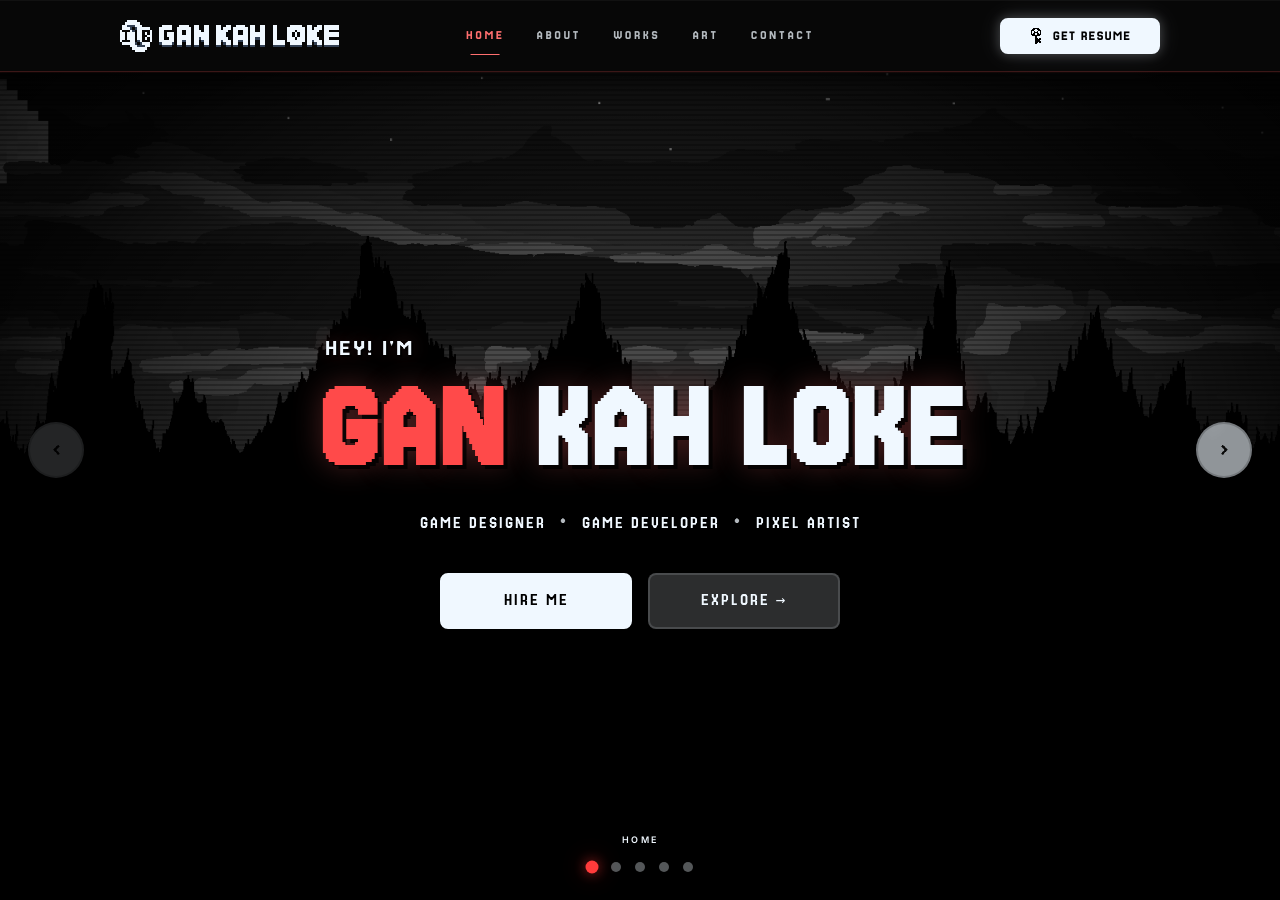
==== commit 00b56a14: "Projects Page WIP" ====
--- a/index.html
+++ b/index.html
@@ -31,6 +31,8 @@
         <button class="panel-dot" type="button" data-panel="0" aria-label="Home"></button>
         <button class="panel-dot" type="button" data-panel="1" aria-label="About"></button>
         <button class="panel-dot" type="button" data-panel="2" aria-label="Projects"></button>
+        <button class="panel-dot" type="button" data-panel="3" aria-label="Artworks"></button>
+        <button class="panel-dot" type="button" data-panel="4" aria-label="Contact"></button>
     </div>
 
     <nav class="navbar">
@@ -41,8 +43,8 @@
             <li><a href="#" class="active" data-panel="0">HOME</a></li>
             <li><a href="#about" data-panel="1">ABOUT</a></li>
             <li><a href="#projects" data-panel="2">WORKS</a></li>
-            <li><a href="artworks.html">ART</a></li>
-            <li><a href="#contact">CONTACT</a></li>
+            <li><a href="#artworks" data-panel="3">ART</a></li>
+            <li><a href="#contact" data-panel="4">CONTACT</a></li>
             <li class="nav-cta-item">
                 <a href="assets/Gan_Kah_Loke_Resume.pdf"
                    download="Gan_Kah_Loke_Resume.pdf"
@@ -477,28 +479,28 @@
                                     <div class="faq-body">
                                         <div class="faq-games-grid">
                                             <div class="faq-games-row">
-                                                <div class="faq-game-card">
+                                                <a class="faq-game-card" href="https://store.steampowered.com/app/391540/Undertale/" target="_blank" rel="noopener">
                                                     <img src="https://cdn.cloudflare.steamstatic.com/steam/apps/391540/capsule_231x87.jpg" alt="Undertale" class="faq-game-img" />
                                                     <span class="faq-game-title">Undertale</span>
-                                                </div>
-                                                <div class="faq-game-card">
+                                                </a>
+                                                <a class="faq-game-card" href="https://store.steampowered.com/app/587620/Okami_HD/" target="_blank" rel="noopener">
                                                     <img src="https://cdn.cloudflare.steamstatic.com/steam/apps/587620/capsule_231x87.jpg" alt="Okami HD" class="faq-game-img" />
                                                     <span class="faq-game-title">Okami HD</span>
-                                                </div>
-                                                <div class="faq-game-card">
+                                                </a>
+                                                <a class="faq-game-card" href="https://store.steampowered.com/app/557600/Gorogoa/" target="_blank" rel="noopener">
                                                     <img src="https://cdn.cloudflare.steamstatic.com/steam/apps/557600/capsule_231x87.jpg" alt="Gorogoa" class="faq-game-img" />
                                                     <span class="faq-game-title">Gorogoa</span>
-                                                </div>
+                                                </a>
                                             </div>
                                             <div class="faq-games-row faq-games-row--center">
-                                                <div class="faq-game-card">
+                                                <a class="faq-game-card" href="https://store.steampowered.com/app/646570/Slay_the_Spire/" target="_blank" rel="noopener">
                                                     <img src="https://cdn.cloudflare.steamstatic.com/steam/apps/646570/capsule_231x87.jpg" alt="Slay the Spire" class="faq-game-img" />
                                                     <span class="faq-game-title">Slay the Spire</span>
-                                                </div>
-                                                <div class="faq-game-card">
+                                                </a>
+                                                <a class="faq-game-card" href="https://store.steampowered.com/app/1901370/Ib/" target="_blank" rel="noopener">
                                                     <img src="https://cdn.cloudflare.steamstatic.com/steam/apps/1901370/capsule_231x87.jpg" alt="Ib" class="faq-game-img" />
                                                     <span class="faq-game-title">Ib</span>
-                                                </div>
+                                                </a>
                                             </div>
                                         </div>
                                     </div>
@@ -565,7 +567,7 @@
                         <button class="project-folder-tab active">Academic Games</button>
                         <button class="project-folder-tab">Personal Games</button>
                         <button class="project-folder-tab">Game Analysis</button>
-                        <button class="project-folder-tab">Freelance Works</button>
+                        <!--<button class="project-folder-tab">Freelance Works</button>-->
                     </div>
 
                     <div class="project-folder-body">
@@ -619,23 +621,103 @@
         </div>
     </section>
 
+    <!-- ══════════════════════════════════════════════════════════
+         ARTWORKS PANEL
+    ══════════════════════════════════════════════════════════ -->
+    <section id="artworks" class="panel" data-panel-index="3">
+        <div class="artworks-section">
+            <div class="artworks-inner">
+                <div class="artworks-tabs">
+                    <button class="artworks-tab active" data-category="pixel-art" type="button">Pixel Art</button>
+                    <button class="artworks-tab" data-category="traditional" type="button">Traditional</button>
+                </div>
+
+                <div class="artworks-grid-wrap">
+                    <div class="artworks-grid" id="artworksGrid"></div>
+                </div>
+            </div>
+        </div>
+    </section>
+
+    <!-- ══════════════════════════════════════════════════════════
+         CONTACT PANEL
+    ══════════════════════════════════════════════════════════ -->
+    <section id="contact" class="panel" data-panel-index="4">
+        <div class="contact-section">
+            <div class="sec-header">
+                <div class="sec-header-rule"></div>
+                <span class="sec-header-label" data-text="Let's Connect!">Let's Connect!</span>
+                <div class="sec-header-rule"></div>
+            </div>
+
+            <p class="contact-text">
+                I'm happy to chat about games, projects, or opportunities.<br>Don't be shy, reach out anytime.
+            </p>
+
+            <p class="contact-email-tag">kahlokegan@gmail.com</p>
+
+            <div class="contact-actions">
+                <a href="assets/Gan_Kah_Loke_Resume.pdf" download="Gan_Kah_Loke_Resume.pdf" target="_blank" class="btn-projects contact-resume-btn">
+                    <img src="assets/KeyIcon.png" alt="" />
+                    <span>Get Resume</span>
+                </a>
+            </div>
+
+            <div class="contact-socials">
+                <a href="mailto:kahlokegan@gmail.com" class="about-social-btn" aria-label="Email">
+                    <svg width="18" height="18" viewBox="0 0 24 24" fill="none" stroke="currentColor" stroke-width="2"><rect x="3" y="5" width="18" height="14" rx="2" /><path d="M3 7l9 6 9-6" /></svg>
+                </a>
+                <a href="https://www.linkedin.com/in/gan-kah-loke/" target="_blank" class="about-social-btn" aria-label="LinkedIn">
+                    <svg width="18" height="18" viewBox="0 0 24 24" fill="currentColor"><path d="M16 8a6 6 0 0 1 6 6v7h-4v-7a2 2 0 0 0-2-2 2 2 0 0 0-2 2v7h-4v-7a6 6 0 0 1 6-6z" /><rect x="2" y="9" width="4" height="12" /><circle cx="4" cy="4" r="2" /></svg>
+                </a>
+                <a href="https://www.instagram.com/pixinite_art/" target="_blank" class="about-social-btn" aria-label="Instagram">
+                    <svg width="18" height="18" viewBox="0 0 24 24" fill="none" stroke="currentColor" stroke-width="2"><rect x="2" y="2" width="20" height="20" rx="5" /><circle cx="12" cy="12" r="4" /><circle cx="17.5" cy="6.5" r="1" fill="currentColor" /></svg>
+                </a>
+                <a href="https://infinitebreaker.itch.io/" target="_blank" class="about-social-btn" aria-label="itch.io">
+                    <svg width="18" height="18" viewBox="0 0 248 248" fill="currentColor"><path d="M31.99 1.365C21.287 7.542.2 31.945 0 38.524v9.015c0 11.498 10.775 21.538 20.544 21.538 11.772 0 21.623-9.761 21.623-21.46 0 11.699 9.55 21.46 21.322 21.46 11.771 0 21.095-9.761 21.095-21.46 0 11.699 10.143 21.46 21.914 21.46h.223c11.772 0 21.916-9.761 21.916-21.46 0 11.699 9.322 21.46 21.094 21.46 11.771 0 21.32-9.761 21.32-21.46 0 11.699 9.851 21.46 21.622 21.46 9.77 0 20.545-10.04 20.545-21.538v-9.015c-.2-6.579-21.287-30.982-31.99-37.16C181.669-.012 63.369-.149 31.99 1.365zM8 73.452v110.29h232V73.452H8zm26.06 18.732h179.88v72.826H34.06V92.184zm-8.06 82.826v35.71h248v-35.71H26zm35.714 9.284h60v17.142h-60v-17.142zm90.572 0h60v17.142h-60v-17.142z" /></svg>
+                </a>
+            </div>
+        </div>
+    </section>
+
+    <!-- Artwork expand lightbox -->
+    <div class="artwork-lightbox" id="artworkLightbox">
+        <div class="artwork-lightbox-backdrop" id="artworkLightboxBackdrop"></div>
+        <button class="artwork-lightbox-close" id="artworkLightboxClose" aria-label="Close">&times;</button>
+        <div class="artwork-lightbox-content">
+            <img id="artworkLightboxImg" src="" alt="" />
+            <div class="artwork-lightbox-caption">
+                <span class="artwork-lightbox-title" id="artworkLightboxTitle"></span>
+            </div>
+        </div>
+    </div>
+
+    <script src="artworks-data.js"></script>
+    <script src="artworks-panel.js"></script>
     <script src="main.js"></script>
     <script>
         document.addEventListener('DOMContentLoaded', () => {
         const navLinks = document.querySelectorAll('.nav-links a[data-panel]');
-
-        // Clicking ABOUT/WORKS reuses the existing dot-click panel switcher
+        const panels   = document.querySelectorAll('.panel');
+        const dots     = document.querySelectorAll('.panel-dot');
+
+        // Switch panels directly instead of simulating a dot click.
+        // A synthetic .click() fires at (0,0), which triggers main.js's
+        // tap-pulse click-feedback effect at the wrong position — this
+        // avoids that entirely by just toggling the active classes.
+        function goToPanel(index) {
+        panels.forEach(p => p.classList.toggle('panel-active', p.dataset.panelIndex === index));
+        dots.forEach(d => d.classList.toggle('active', d.dataset.panel === index));
+        }
+
         navLinks.forEach(link => {
         link.addEventListener('click', (e) => {
         e.preventDefault();
-        const index = link.dataset.panel;
-        const targetDot = document.querySelector(`.panel-dot[data-panel="${index}"]`);
-        if (targetDot) targetDot.click();
+        goToPanel(link.dataset.panel);
         });
         });
 
         // Keep the nav tab highlighted in sync with whichever panel is active
-        const panels = document.querySelectorAll('.panel');
         const syncActiveNav = () => {
         const activePanel = document.querySelector('.panel.panel-active');
         if (!activePanel) return;
@@ -651,6 +733,25 @@
         });
 
         syncActiveNav(); // correct state on initial load
+
+        // Drive the bottom page label from whichever dot is active,
+        // independent of main.js — works for all panels, including
+        // ones navigated to via the top nav.
+        const pageLabel = document.querySelector('.panel-page-label');
+        const syncPageLabel = () => {
+        if (!pageLabel) return;
+        const activeDot = document.querySelector('.panel-dot.active');
+        if (!activeDot) return;
+        pageLabel.textContent = activeDot.getAttribute('aria-label') || '';
+        pageLabel.classList.add('visible');
+        };
+
+        const dotObserver = new MutationObserver(syncPageLabel);
+        dots.forEach(dot => {
+        dotObserver.observe(dot, { attributes: true, attributeFilter: ['class'] });
+        });
+
+        syncPageLabel(); // correct state on initial load
         });
     </script>
 </body>
--- a/style.css
+++ b/style.css
@@ -885,17 +885,6 @@
     letter-spacing: 0.5px;
 }
 
-.about-role-tag {
-    font-family: 'Inter', sans-serif;
-    font-size: 11px;
-    font-weight: 500;
-    letter-spacing: 2.5px;
-    color: rgba(240,248,255,0.6);
-    text-transform: uppercase;
-    margin-top: 4px;
-    display: inline-block;
-}
-
 .about-location {
     display: flex;
     align-items: center;
@@ -1161,12 +1150,6 @@
     color: rgba(255,59,59,0.85);
 }
 
-.about-more-wrap {
-    margin-top: 12px;
-    display: flex;
-    justify-content: flex-start;
-}
-
 .about-cycle-bar {
     display: flex;
     gap: 4px;
@@ -1482,7 +1465,7 @@
     position: relative;
     height: 100%;
     overflow-y: auto;
-    cursor: grab;
+    cursor: default;
     scrollbar-width: thin;
     scrollbar-color: rgba(255,59,59,0.5) rgba(240,248,255,0.08);
     padding: 28px 32px;
@@ -1512,7 +1495,7 @@
     }
 
     .about-timeline-scroll.dragging {
-        cursor: grabbing;
+        cursor: default;
         user-select: none;
     }
 
@@ -1683,9 +1666,12 @@
     overflow: hidden;
     padding: 0 18px;
     transition: max-height 0.35s ease, padding-top 0.2s ease;
+    transform: translateZ(0);
+    backface-visibility: hidden;
 }
 
 .faq-group.faq-open .faq-body {
+    max-height: 600px;
     padding-top: 8px;
 }
 
@@ -1784,6 +1770,9 @@
     flex-direction: column;
     align-items: center;
     gap: 6px;
+    text-decoration: none;
+    color: inherit;
+    cursor: pointer;
 }
 
 .faq-game-img {
@@ -2438,6 +2427,627 @@
 }
 
 /* ─────────────────────────────────────────────────────────────
+   ARTWORKS CARD
+───────────────────────────────────────────────────────────── */
+
+.artworks-section {
+    width: min(92vw, 1100px);
+    border-radius: 24px;
+    padding: 32px 48px;
+    display: flex;
+    flex-direction: column;
+    align-items: center;
+    gap: 20px;
+}
+
+.artworks-inner {
+    max-width: 1040px;
+    width: 100%;
+    margin: 0 auto;
+    display: flex;
+    flex-direction: column;
+    gap: 20px;
+}
+
+.artworks-tabs {
+    display: flex;
+    justify-content: center;
+    gap: 12px;
+}
+
+.artworks-tab {
+    appearance: none;
+    border: 2px solid rgba(240,248,255,0.3);
+    border-radius: 24px;
+    background: rgba(0,0,0,0.35);
+    color: rgba(240,248,255,0.65);
+    font-family: 'Jersey 25', monospace;
+    font-size: 14px;
+    letter-spacing: 1.5px;
+    text-transform: uppercase;
+    padding: 10px 26px;
+    cursor: pointer;
+    transition: background 0.2s ease, color 0.2s ease, border-color 0.2s ease, transform 0.2s ease;
+}
+
+    .artworks-tab:hover {
+        color: #fff;
+        border-color: rgba(240,248,255,0.6);
+        transform: translateY(-2px);
+    }
+
+    .artworks-tab.active {
+        background: rgba(255,59,59,0.5);
+        border-color: var(--c-red);
+        color: #fff;
+    }
+
+.artworks-grid-wrap {
+    max-height: min(58vh, 620px);
+    overflow-y: auto;
+    overflow-x: hidden;
+    overscroll-behavior: contain;
+    background: rgba(10,10,10,0.4);
+    border: 1px solid rgba(255,59,59,0.3);
+    border-radius: 16px;
+    scrollbar-width: thin;
+    scrollbar-color: rgba(255,59,59,0.5) rgba(240,248,255,0.08);
+}
+
+.artworks-grid {
+    display: grid;
+    grid-template-columns: repeat(3, 1fr);
+    gap: 16px;
+    padding: 16px;
+}
+
+.artwork-card {
+    cursor: pointer;
+    position: relative;
+    overflow: hidden;
+    border-radius: 10px;
+    aspect-ratio: 1 / 1;
+    background: #0a0a0a;
+    border: 1px solid rgba(240,248,255,0.15);
+    opacity: 0;
+    transform: translateY(-28px);
+    transition: border-color 0.25s ease, box-shadow 0.25s ease, opacity 0.42s cubic-bezier(0.2,0.8,0.2,1), transform 0.42s cubic-bezier(0.2,0.8,0.2,1);
+}
+
+    .artwork-card.is-visible {
+        opacity: 1;
+        transform: translateY(0);
+    }
+
+        .artwork-card.is-visible:hover {
+            border-color: rgba(255,59,59,0.5);
+            transform: translateY(-3px);
+            box-shadow: 0 12px 28px rgba(0,0,0,0.35);
+        }
+
+    .artwork-card img {
+        width: 100%;
+        height: 100%;
+        object-fit: cover;
+        display: block;
+        transform: scale(var(--art-zoom, 1));
+        transition: transform 0.45s cubic-bezier(0.2,0.8,0.2,1);
+    }
+
+    .artwork-card:hover img {
+        transform: scale(calc(var(--art-zoom, 1) * 1.06));
+    }
+
+.artwork-overlay {
+    position: absolute;
+    left: 0;
+    right: 0;
+    bottom: 0;
+    padding: 10px 12px;
+    display: flex;
+    flex-direction: column;
+    gap: 2px;
+    background: linear-gradient(to top, rgba(0,0,0,0.9), transparent);
+    opacity: 0;
+    transform: translateY(6px);
+    transition: opacity 0.25s ease, transform 0.25s ease;
+}
+
+.artwork-card:hover .artwork-overlay {
+    opacity: 1;
+    transform: translateY(0);
+}
+
+.artwork-title {
+    font-family: 'Jersey 25', monospace;
+    font-size: 13px;
+    letter-spacing: 0.5px;
+    color: #F0F8FF;
+}
+
+/* ── Artwork Lightbox ─────────────────────────────────────── */
+
+.artwork-lightbox {
+    position: fixed;
+    inset: 0;
+    z-index: 5000;
+    display: flex;
+    align-items: center;
+    justify-content: center;
+    opacity: 0;
+    visibility: hidden;
+    transition: opacity 0.3s ease, visibility 0s linear 0.3s;
+    pointer-events: none;
+}
+
+    .artwork-lightbox.open {
+        opacity: 1;
+        visibility: visible;
+        transition: opacity 0.3s ease;
+        pointer-events: auto;
+    }
+
+.artwork-lightbox-backdrop {
+    position: absolute;
+    inset: 0;
+    background: rgba(5,5,5,0.92);
+    backdrop-filter: blur(6px);
+}
+
+.artwork-lightbox-content {
+    position: relative;
+    z-index: 1;
+    display: flex;
+    flex-direction: column;
+    align-items: center;
+    gap: 14px;
+    transform: scale(0.94);
+    transition: transform 0.3s cubic-bezier(0.2,0.8,0.2,1);
+}
+
+.artwork-lightbox.open .artwork-lightbox-content {
+    transform: scale(1);
+}
+
+.artwork-lightbox-content img {
+    max-width: 88vw;
+    max-height: 76vh;
+    width: auto;
+    height: auto;
+    object-fit: contain;
+    border-radius: 8px;
+    box-shadow: 0 20px 60px rgba(0,0,0,0.6);
+    border: 1px solid rgba(240,248,255,0.15);
+    cursor: zoom-in;
+    will-change: transform;
+    touch-action: none;
+    -webkit-user-drag: none;
+}
+
+.artwork-lightbox-caption {
+    display: flex;
+    flex-direction: column;
+    align-items: center;
+    gap: 2px;
+}
+
+.artwork-lightbox-title {
+    font-family: 'Jersey 25', monospace;
+    font-size: 20px;
+    letter-spacing: 1px;
+    color: #F0F8FF;
+}
+
+.artwork-lightbox-close {
+    position: absolute;
+    top: 24px;
+    right: 28px;
+    z-index: 2;
+    width: 44px;
+    height: 44px;
+    border-radius: 50%;
+    border: 2px solid rgba(240,248,255,0.3);
+    background: rgba(0,0,0,0.4);
+    color: #F0F8FF;
+    font-size: 26px;
+    line-height: 1;
+    display: flex;
+    align-items: center;
+    justify-content: center;
+    cursor: pointer;
+    transition: border-color 0.2s ease, background 0.2s ease, transform 0.2s ease;
+}
+
+    .artwork-lightbox-close:hover {
+        border-color: var(--c-red);
+        background: rgba(255,59,59,0.15);
+        transform: scale(1.06);
+    }
+
+/* ─────────────────────────────────────────────────────────────
+   CONTACT CARD
+───────────────────────────────────────────────────────────── */
+
+.contact-section {
+    width: min(92vw, 640px);
+    display: flex;
+    flex-direction: column;
+    align-items: center;
+    gap: 28px;
+    text-align: center;
+}
+
+.contact-text {
+    font-family: 'Inter', sans-serif;
+    font-size: 15px;
+    font-weight: 400;
+    line-height: 1.8;
+    letter-spacing: 0.1px;
+    color: rgba(240,248,255,0.68);
+    max-width: 46ch;
+}
+
+.contact-email-tag {
+    font-family: 'Jersey 25', monospace;
+    font-size: 20px;
+    letter-spacing: 1px;
+    color: #ff6f6f;
+    user-select: text;
+    -webkit-user-select: text;
+    cursor: text;
+}
+
+.contact-section .sec-header-label {
+    position: relative;
+    display: inline-block;
+    font-size: 68px;
+    letter-spacing: 3px;
+    color: #F0F8FF;
+    text-shadow: 3px 3px 0 rgba(0,0,0,0.85), 0 0 24px rgba(255,59,59,0.5);
+    opacity: 0;
+}
+
+.panel-active .contact-section .sec-header-label {
+    animation: contactHeaderGlitchIn 0.8s steps(1, end) both;
+}
+
+.contact-section .sec-header-label::before,
+.contact-section .sec-header-label::after {
+    content: attr(data-text);
+    position: absolute;
+    top: 0;
+    left: 0;
+    width: 100%;
+    z-index: -1;
+    opacity: 0;
+}
+
+.contact-section .sec-header-label::before {
+    color: #ff3b3b;
+}
+
+.contact-section .sec-header-label::after {
+    color: #3bffea;
+}
+
+.panel-active .contact-section .sec-header-label::before {
+    animation: contactGlitchBefore 0.8s steps(1, end) 1;
+}
+
+.panel-active .contact-section .sec-header-label::after {
+    animation: contactGlitchAfter 0.8s steps(1, end) 1;
+}
+
+@keyframes contactHeaderGlitchIn {
+    0% {
+        opacity: 0;
+        transform: translateX(0);
+    }
+
+    3% {
+        opacity: 1;
+        transform: translateX(-14px);
+    }
+
+    7% {
+        transform: translateX(11px);
+    }
+
+    11% {
+        transform: translateX(-9px);
+    }
+
+    15% {
+        transform: translateX(13px);
+    }
+
+    19% {
+        transform: translateX(-7px);
+    }
+
+    23% {
+        transform: translateX(10px);
+    }
+
+    27% {
+        transform: translateX(-11px);
+    }
+
+    31% {
+        transform: translateX(6px);
+    }
+
+    35% {
+        transform: translateX(-9px);
+    }
+
+    39% {
+        transform: translateX(8px);
+    }
+
+    43% {
+        transform: translateX(-6px);
+    }
+
+    47% {
+        transform: translateX(7px);
+    }
+
+    51% {
+        transform: translateX(-5px);
+    }
+
+    55% {
+        transform: translateX(6px);
+    }
+
+    59% {
+        transform: translateX(-4px);
+    }
+
+    63% {
+        transform: translateX(5px);
+    }
+
+    67% {
+        transform: translateX(-3px);
+    }
+
+    71% {
+        transform: translateX(4px);
+    }
+
+    75% {
+        transform: translateX(-2px);
+    }
+
+    79% {
+        transform: translateX(3px);
+    }
+
+    83% {
+        transform: translateX(-1px);
+    }
+
+    87% {
+        transform: translateX(1px);
+    }
+
+    91% {
+        transform: translateX(0);
+    }
+
+    100% {
+        opacity: 1;
+        transform: translateX(0);
+    }
+}
+
+@keyframes contactGlitchBefore {
+    0% {
+        opacity: 0;
+    }
+
+    3% {
+        opacity: 0.85;
+        transform: translateX(-10px);
+        clip-path: inset(10% 0 60% 0);
+    }
+
+    9% {
+        transform: translateX(9px);
+        clip-path: inset(40% 0 20% 0);
+    }
+
+    15% {
+        transform: translateX(-12px);
+        clip-path: inset(0 0 70% 0);
+    }
+
+    21% {
+        transform: translateX(7px);
+        clip-path: inset(55% 0 15% 0);
+    }
+
+    27% {
+        transform: translateX(-8px);
+        clip-path: inset(20% 0 45% 0);
+    }
+
+    33% {
+        transform: translateX(11px);
+        clip-path: inset(65% 0 5% 0);
+    }
+
+    39% {
+        transform: translateX(-6px);
+        clip-path: inset(5% 0 55% 0);
+    }
+
+    45% {
+        transform: translateX(9px);
+        clip-path: inset(35% 0 30% 0);
+    }
+
+    51% {
+        transform: translateX(-9px);
+        clip-path: inset(15% 0 65% 0);
+    }
+
+    57% {
+        opacity: 0.6;
+        transform: translateX(6px);
+        clip-path: inset(50% 0 10% 0);
+    }
+
+    63% {
+        transform: translateX(-5px);
+        clip-path: inset(25% 0 40% 0);
+    }
+
+    69% {
+        opacity: 0.4;
+        transform: translateX(4px);
+        clip-path: inset(0 0 60% 0);
+    }
+
+    75% {
+        transform: translateX(-3px);
+        clip-path: inset(45% 0 20% 0);
+    }
+
+    82% {
+        opacity: 0.2;
+        transform: translateX(2px);
+    }
+
+    90% {
+        opacity: 0;
+        transform: translateX(0);
+    }
+
+    100% {
+        opacity: 0;
+    }
+}
+
+@keyframes contactGlitchAfter {
+    0% {
+        opacity: 0;
+    }
+
+    4% {
+        opacity: 0.85;
+        transform: translateX(10px);
+        clip-path: inset(60% 0 10% 0);
+    }
+
+    10% {
+        transform: translateX(-9px);
+        clip-path: inset(20% 0 45% 0);
+    }
+
+    16% {
+        transform: translateX(12px);
+        clip-path: inset(70% 0 0 0);
+    }
+
+    22% {
+        transform: translateX(-7px);
+        clip-path: inset(15% 0 55% 0);
+    }
+
+    28% {
+        transform: translateX(8px);
+        clip-path: inset(45% 0 20% 0);
+    }
+
+    34% {
+        transform: translateX(-11px);
+        clip-path: inset(5% 0 65% 0);
+    }
+
+    40% {
+        transform: translateX(6px);
+        clip-path: inset(55% 0 5% 0);
+    }
+
+    46% {
+        transform: translateX(-9px);
+        clip-path: inset(30% 0 35% 0);
+    }
+
+    52% {
+        transform: translateX(9px);
+        clip-path: inset(65% 0 15% 0);
+    }
+
+    58% {
+        opacity: 0.6;
+        transform: translateX(-6px);
+        clip-path: inset(10% 0 50% 0);
+    }
+
+    64% {
+        transform: translateX(5px);
+        clip-path: inset(40% 0 25% 0);
+    }
+
+    70% {
+        opacity: 0.4;
+        transform: translateX(-4px);
+        clip-path: inset(60% 0 0 0);
+    }
+
+    76% {
+        transform: translateX(3px);
+        clip-path: inset(20% 0 45% 0);
+    }
+
+    83% {
+        opacity: 0.2;
+        transform: translateX(-2px);
+    }
+
+    91% {
+        opacity: 0;
+        transform: translateX(0);
+    }
+
+    100% {
+        opacity: 0;
+    }
+}
+
+.contact-actions {
+    display: flex;
+    align-items: center;
+    justify-content: center;
+    gap: 16px;
+    flex-wrap: wrap;
+}
+
+.contact-resume-btn {
+    min-width: unset;
+    padding: 0 28px;
+}
+
+    .contact-resume-btn img {
+        filter: brightness(0) invert(1);
+    }
+
+    .contact-resume-btn:hover img {
+        filter: brightness(0);
+    }
+
+.contact-socials {
+    display: flex;
+    gap: 12px;
+    align-items: center;
+    justify-content: center;
+}
+
+/* ─────────────────────────────────────────────────────────────
    8. RESPONSIVE
 ───────────────────────────────────────────────────────────── */
 
@@ -2534,10 +3144,6 @@
         text-align: center;
     }
 
-    .about-more-wrap {
-        justify-content: center;
-    }
-
     .about-skills {
         justify-content: center;
     }
@@ -2559,6 +3165,10 @@
     .project-card:has(.project-card-thumb-portrait) {
         flex: 0 0 calc((100% - 32px) / 1.9);
         width: calc((100% - 32px) / 1.9);
+    }
+
+    .artworks-grid {
+        grid-template-columns: repeat(2, 1fr);
     }
 }
 
@@ -2627,10 +3237,6 @@
         line-height: 1.7;
     }
 
-    .about-quote {
-        font-size: 18px;
-    }
-
     .about-skills {
         gap: 12px;
     }
@@ -2728,6 +3334,14 @@
         flex: 0 0 82%;
         width: 82%;
     }
+
+    .artworks-grid {
+        grid-template-columns: 1fr;
+    }
+
+    .artworks-section {
+        padding: 24px;
+    }
 }
 
 @media (max-width: 480px) {
@@ -2768,11 +3382,6 @@
         font-size: 16px;
     }
 
-    .about-quote {
-        font-size: 16px;
-        padding: 12px;
-    }
-
     .project-folder-tab {
         font-size: 12px;
         padding: 8px 12px 12px;
